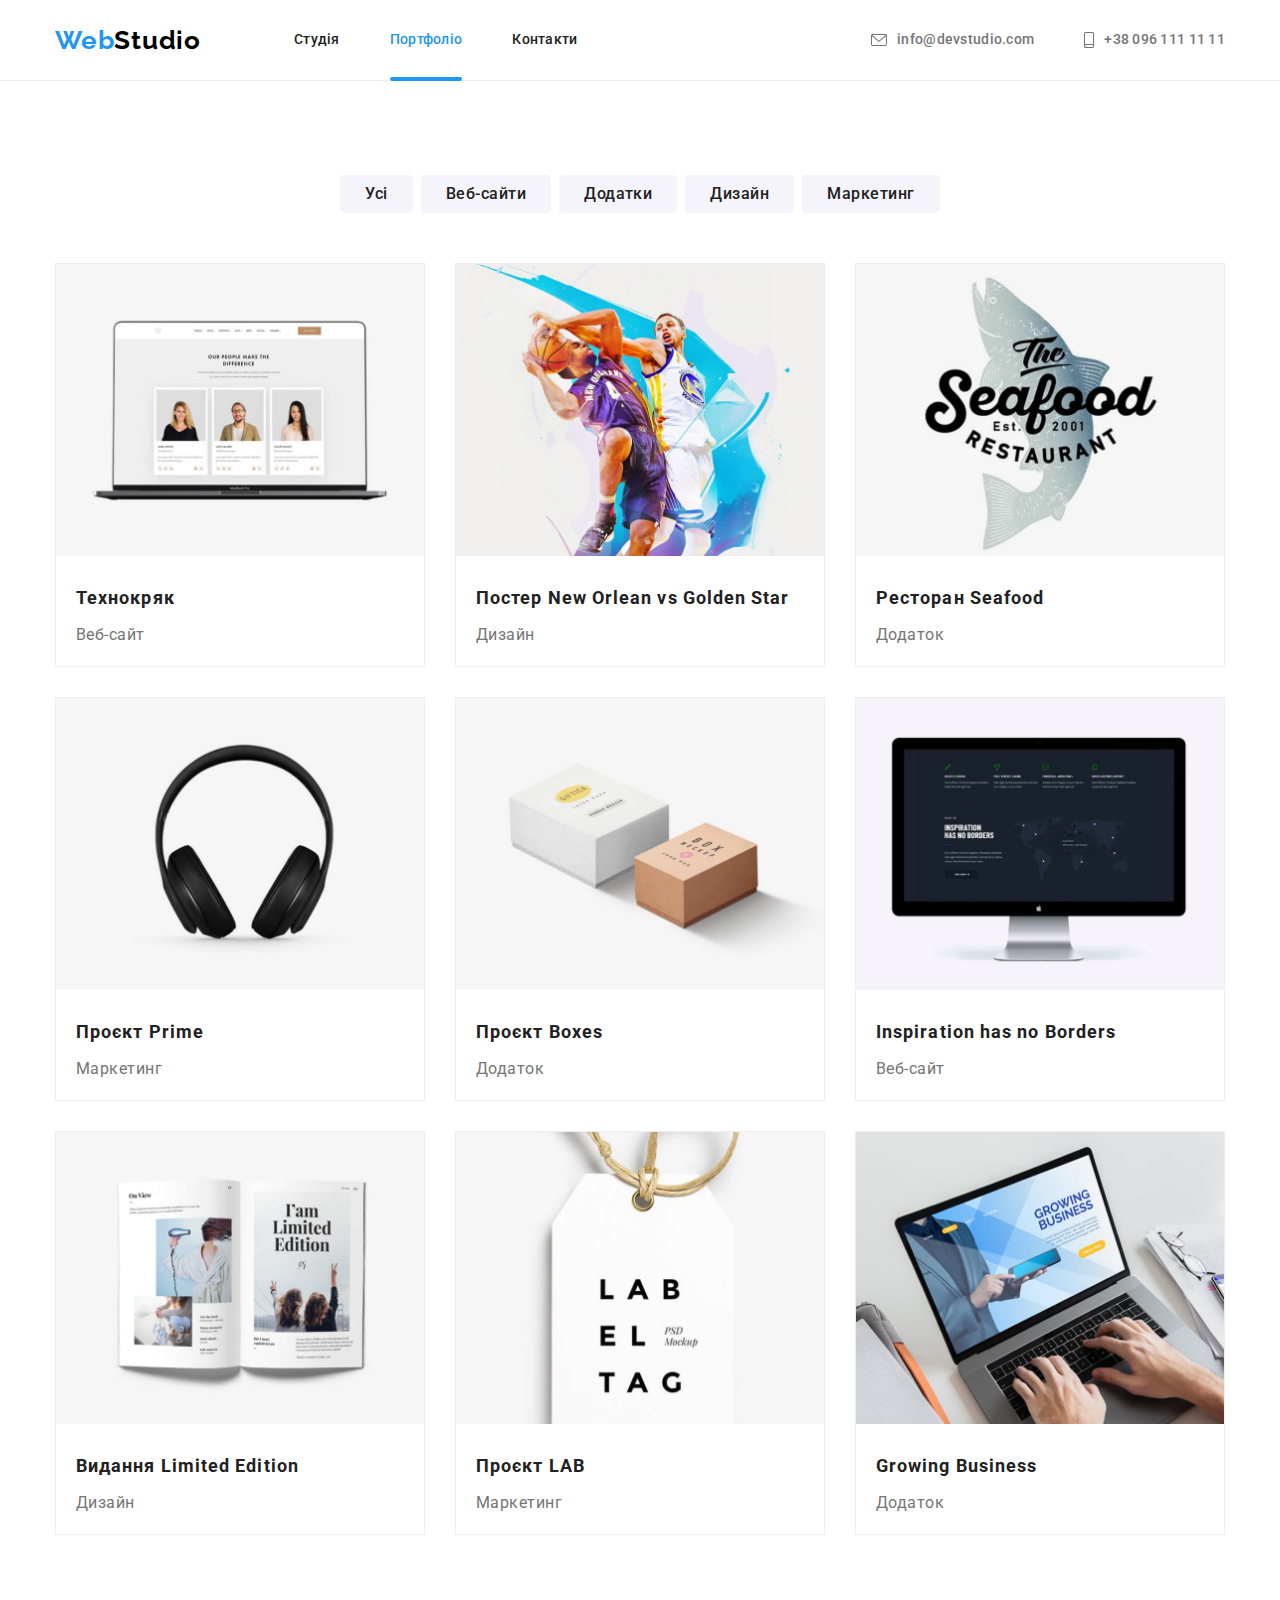
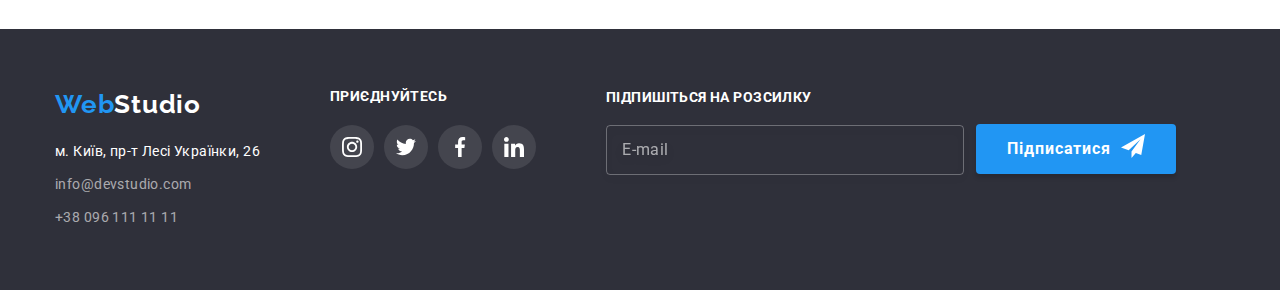
==== portfolio.html @ 728dbeee "update" ====
<!DOCTYPE html>
<html lang="uk">
<head>
    <meta charset="UTF-8">
    <meta http-equiv="X-UA-Compatible" content="IE=edge">
    <meta name="viewport" content="width=device-width, initial-scale=1.0">
    <title>Web Studio</title>
    <link rel="preconnect" href="https://fonts.googleapis.com">
    <link rel="preconnect" href="https://fonts.gstatic.com" crossorigin>
    <link href="https://fonts.googleapis.com/css2?family=Raleway:wght@700&family=Roboto:wght@400;500;700;900&display=swap" rel="stylesheet">
    <link rel="stylesheet" href="https://cdnjs.cloudflare.com/ajax/libs/modern-normalize/1.1.0/modern-normalize.min.css">
    <link rel="stylesheet" href="./css/main.min.css">
</head>
<body>
<!--Header-->
    <header class="header">
        <div class="header__main container">
            <a href="./index.html" class="logo" lang="en">Web<span class="logo__header">Studio</span></a>
            <nav class="nav">
                <ul class="nav__list list">
                    <li class="nav__item">
                        <a href="./index.html" class="nav__link">Студія</a>
                    </li>
                    <li class="nav__item">
                        <a href="#" class="nav__link nav__page">Портфоліо</a>
                    </li>
                    <li class="nav__item">
                        <a href="#" class="nav__link">Контакти</a>
                    </li>
                </ul>
            </nav>
            <ul class="contacts list">
                <li class="contacts__item">
                    <a href="mailto:info@devstudio.com" class="contacts__link">
                        <svg class="contacts__envelope">
                            <use href="./images/icons.svg#icon-envelope"></use>
                        </svg>
                        <p>info@devstudio.com</p>
                    </a>
                </li>
                <li class="contacts__item">
                    <a href="tel:+380961111111" class="contacts__link">
                        <svg class="contacts__smartphone">
                            <use href="./images/icons.svg#icon-smartphone"></use>
                        </svg>
                        <p>+38 096 111 11 11</p>
                    </a>
                </li>
            </ul>
        </div>
    </header>
<!--Portfolio-->
    <main>
        <section class="portfolio">
            <h1 class="visually-hidden">Портфоліо</h1>
            <ul class="portfolio__names list">
                <li class="portfolio__elment">
                    <button type="button" class="portfolio__btn">Усі</button>
                </li>
                <li class="portfolio__elment">
                    <button type="button" class="portfolio__btn">Веб-сайти</button>
                </li>
                <li class="portfolio__elment">
                    <button type="button" class="portfolio__btn">Додатки</button>
                </li>
                <li class="portfolio__elment">
                    <button type="button" class="portfolio__btn">Дизайн</button>
                </li>
                <li class="portfolio__elment">
                    <button type="button" class="portfolio__btn">Маркетинг</button>
                </li>
            </ul>
            <div class="container">
                <ul class="portfolio__list list">
                    <li class="portfolio__item">
                        <a href="#" class="portfolio__link">
                            <div class="portfolio__overlay">
                                <img class="portfolio__img" src="./images/portfolio/picture1.jpg" alt="website" width="100%" height="100%">
                                <p class="portfolio__overlay-text">Ресурс пропонує комплексні пропозиції з різним рівнем функціоналу та сервісів. Все це дозволить відвідувачу отримати
                                вичерпні відомості про компанію чи приватну особу.</p>
                            </div>
                            <div class="portfolio__item-text">
                                <h2 class="portfolio__title">Технокряк</h2>
                                <p class="portfolio__text">Веб-сайт</p>
                            </div>
                        </a>
                    </li>
                    <li class="portfolio__item">
                        <a href="#" class="portfolio__link">
                            <div class="portfolio__overlay">
                                <img class="portfolio__img" src="./images/portfolio/picture2.jpg" alt="basketball" width="100%" height="100%">
                                <p class="portfolio__overlay-text">Ресурс пропонує комплексні пропозиції з різним рівнем функціоналу та сервісів. Все це дозволить відвідувачу отримати
                                вичерпні відомості про компанію чи приватну особу.</p>
                            </div>
                            <div class="portfolio__item-text">
                                <h2 class="portfolio__title">Постер <span lang="en">New Orlean vs Golden Star</span></h2>
                                <p class="portfolio__text">Дизайн</p>
                            </div>
                        </a>
                    </li>
                    <li class="portfolio__item">
                        <a href="#" class="portfolio__link">
                            <div class="portfolio__overlay">
                                <img class="portfolio__img" src="./images/portfolio/picture3.jpg" alt="label" width="100%" height="100%">
                                <p class="portfolio__overlay-text">Ресурс пропонує комплексні пропозиції з різним рівнем функціоналу та сервісів. Все це дозволить відвідувачу отримати
                                вичерпні відомості про компанію чи приватну особу.</p>
                            </div>
                            <div class="portfolio__item-text">
                                <h2 class="portfolio__title">Ресторан <span>Seafood</span></h2>
                                <p class="portfolio__text">Додаток</p>
                            </div>
                        </a>
                    </li>
                    <li class="portfolio__item">
                        <a href="#" class="portfolio__link">
                            <div class="portfolio__overlay">
                                <img class="portfolio__img" src="./images/portfolio/picture4.jpg" alt="label" width="100%" height="100%">
                                <p class="portfolio__overlay-text">Ресурс пропонує комплексні пропозиції з різним рівнем функціоналу та сервісів. Все це дозволить відвідувачу отримати
                                вичерпні відомості про компанію чи приватну особу.</p>
                            </div>
                            <div class="portfolio__item-text">
                                <h2 class="portfolio__title">Проєкт <span lang="en">Prime</span></h2>
                                <p class="portfolio__text">Маркетинг</p>
                            </div>
                        </a>
                    </li>
                    <li class="portfolio__item">
                        <a href="#" class="portfolio__link">
                            <div class="portfolio__overlay">
                                <img class="portfolio__img" src="./images/portfolio/picture5.jpg" alt="label" width="100%" height="100%">
                                <p class="portfolio__overlay-text">Ресурс пропонує комплексні пропозиції з різним рівнем функціоналу та сервісів. Все це дозволить відвідувачу отримати
                                вичерпні відомості про компанію чи приватну особу.</p>
                            </div>
                            <div class="portfolio__item-text">
                                <h2 class="portfolio__title">Проєкт <span lang="en">Boxes</span></h2>
                                <p class="portfolio__text">Додаток</p>
                            </div>
                        </a>
                    </li>
                    <li class="portfolio__item">
                        <a href="#" class="portfolio__link">
                            <div class="portfolio__overlay">
                                <img class="portfolio__img" src="./images/portfolio/picture6.jpg" alt="label" width="100%" height="100%">
                                <p class="portfolio__overlay-text">Ресурс пропонує комплексні пропозиції з різним рівнем функціоналу та сервісів. Все це дозволить відвідувачу отримати
                                вичерпні відомості про компанію чи приватну особу.</p>
                            </div>
                            <div class="portfolio__item-text">
                                <h2 class="portfolio__title" lang="en">Inspiration has no Borders</h2>
                                <p class="portfolio__text">Веб-сайт</p>
                            </div>
                        </a>
                    </li>
                    <li class="portfolio__item">
                        <a href="#" class="portfolio__link">
                            <div class="portfolio__overlay">
                                <img class="portfolio__img" src="./images/portfolio/picture7.jpg" alt="label" width="100%" height="100%">
                                <p class="portfolio__overlay-text">Ресурс пропонує комплексні пропозиції з різним рівнем функціоналу та сервісів. Все це дозволить відвідувачу отримати
                                вичерпні відомості про компанію чи приватну особу.</p>
                            </div>
                            <div class="portfolio__item-text">
                                <h2 class="portfolio__title">Видання <span lang="en">Limited Edition</span></h2>
                                <p class="portfolio__text">Дизайн</p>
                            </div>
                        </a>
                    </li>
                    <li class="portfolio__item">
                        <a href="#" class="portfolio__link">
                            <div class="portfolio__overlay">
                                <img class="portfolio__img" src="./images/portfolio/picture8.jpg" alt="label" width="100%" height="100%">
                                <p class="portfolio__overlay-text">Ресурс пропонує комплексні пропозиції з різним рівнем функціоналу та сервісів. Все це дозволить відвідувачу отримати
                                вичерпні відомості про компанію чи приватну особу.</p>
                            </div>
                            <div class="portfolio__item-text">
                                <h2 class="portfolio__title">Проєкт <span lang="en">LAB</span></h2>
                                <p class="portfolio__text">Маркетинг</p>
                            </div>
                        </a>
                    </li>
                    <li class="portfolio__item">
                        <a href="#" class="portfolio__link">
                            <div class="portfolio__overlay">
                                <img class="portfolio__img" src="./images/portfolio/picture9.jpg" alt="label" width="100%" height="100%">
                                <p class="portfolio__overlay-text">Ресурс пропонує комплексні пропозиції з різним рівнем функціоналу та сервісів. Все це дозволить відвідувачу отримати
                                вичерпні відомості про компанію чи приватну особу.</p>
                            </div>
                            <div class="portfolio__item-text">
                                <h2 class="portfolio__title" lang="en">Growing Business</h2>
                                <p class="portfolio__text">Додаток</p>
                            </div>
                        </a>
                    </li>
                </ul>
            </div>
        </section>
    </main>
    <!--Footer-->
    <footer class="footer">
        <div class="footer__main container">
            <!--Address-->
            <div>
                <a href="./index.html" class="logo" lang="en">Web<span class="logo__footer">Studio</span></a>
                <address class="address">
                    <ul class="address__list list">
                        <li class="address__item">
                            <a href="https://goo.gl/maps/w5W1yfR7xaKUDnxX9" target="_blank" rel="noreferrer"
                                class="address__cont">м. Київ, пр-т Лесі Українки, 26</a>
                        </li>
                        <li class="address__item">
                            <a href="mailto:info@devstudio.com"
                                class="address__cont address__cont--color">info@devstudio.com</a>
                        </li>
                        <li class="address__item">
                            <a href="tel:+380961111111" class="address__cont address__cont--color">+38 096 111 11 11</a>
                        </li>
                    </ul>
                </address>
            </div>
            <!--Footer Networks-->
            <div>
                <h2 class="footer__title">приєднуйтесь</h2>
                <ul class="network list">
                    <li>
                        <a href="#" class="network__icon">
                            <svg class="network__svg" width="20" height="20">
                                <use href="./images/icons.svg#icon-instagram"></use>
                            </svg>
                        </a>
                    </li>
                    <li>
                        <a href="#" class="network__icon">
                            <svg class="network__svg" width="20" height="20">
                                <use href="./images/icons.svg#icon-twitter"></use>
                            </svg>
                        </a>
                    </li>
                    <li>
                        <a href="#" class="network__icon">
                            <svg class="network__svg" width="20" height="20">
                                <use href="./images/icons.svg#icon-facebook"></use>
                            </svg>
                        </a>
                    </li>
                    <li>
                        <a href="#" class="network__icon">
                            <svg class="network__svg" width="20" height="20">
                                <use href="./images/icons.svg#icon-linkedin"></use>
                            </svg>
                        </a>
                    </li>
                </ul>
            </div>
            <!--Footer Subscription-->
            <form class="subscription">
                <div class="subscription__mail">
                    <label for="mail">Підпишіться на розсилку</label>
                    <input class="subscription__input" type="email" name="mail" id="mail" placeholder="E-mail" />
                </div>
                <button type="submit" class="subscription__btn">
                    <p class="subscription__btn-text">Підписатися</p>
                    <svg class="subscription__icon" width="24" height="24">
                        <use href="./images/icons.svg#icon-subscription"></use>
                    </svg>
                </button>
            </form>
        </div>
    </footer>
</body>
</html>
---- css/main.min.css ----
body{font-family:"Roboto",sans-serif;color:#212121}button{cursor:pointer;font-family:inherit}h1,h2,h3,h4,h5,h6,p,ul,li{margin:0;padding:0}.container{max-width:1200px;margin:0 auto;padding:0 15px}.list{margin:0;padding:0;list-style:none}.visually-hidden{position:absolute;white-space:nowrap;width:1px;height:1px;overflow:hidden;border:0;padding:0;clip:rect(0 0 0 0);-webkit-clip-path:inset(50%);clip-path:inset(50%);margin:-1px}.section{padding-top:94px;padding-bottom:94px}.logo{padding:20px 0 20px 0;font-weight:700;font-size:26px;line-height:1.19;letter-spacing:.03em;text-decoration:none;font-family:"Raleway",sans-serif;color:#2196f3}.logo__header{color:#000}.logo__footer{color:#fff}.network{display:-webkit-inline-box;display:-ms-inline-flexbox;display:inline-flex;-ms-flex-wrap:wrap;flex-wrap:wrap;gap:10px}.network--team{margin-bottom:30px}.network__icon{-webkit-transition:background-color 250ms cubic-bezier(0.4, 0, 0.2, 1);transition:background-color 250ms cubic-bezier(0.4, 0, 0.2, 1);display:-webkit-box;display:-ms-flexbox;display:flex;-webkit-box-pack:center;-ms-flex-pack:center;justify-content:center;-webkit-box-align:center;-ms-flex-align:center;align-items:center;width:44px;height:44px;border-radius:50%;background-color:rgba(255,255,255,.1)}.network__icon:hover,.network__icon:focus{background-color:#2196f3}.network__icon--team{background-color:#fff}.network__icon--team:hover>.network__svg--team{fill:#fff}.network__svg{fill:#fff}.network__svg--team{-webkit-transition:fill 250ms cubic-bezier(0.4, 0, 0.2, 1);transition:fill 250ms cubic-bezier(0.4, 0, 0.2, 1);fill:#afb1b8}.header{background-color:#fff;border-bottom:1px solid #ececec}.header__main{display:-webkit-box;display:-ms-flexbox;display:flex;-webkit-box-align:center;-ms-flex-align:center;align-items:center}.nav{margin-left:93px}.nav__list{display:-webkit-box;display:-ms-flexbox;display:flex}.nav__item+.nav__item,.contacts__item+.contacts__item{margin-left:50px}.nav__link{-webkit-transition:color 250ms cubic-bezier(0.4, 0, 0.2, 1);transition:color 250ms cubic-bezier(0.4, 0, 0.2, 1);display:block;padding-top:32px;padding-bottom:32px;font-weight:500;font-size:14px;line-height:1.14;letter-spacing:.02em;text-decoration:none;color:#212121}.nav__link:hover,.nav__link:focus{color:#2196f3}.nav__page{position:relative;color:#2196f3}.nav__page::after{position:absolute;content:"";bottom:-1px;display:block;width:100%;height:4px;border-radius:2px;background-color:#2196f3}.contacts{display:-webkit-box;display:-ms-flexbox;display:flex;-webkit-box-align:center;-ms-flex-align:center;align-items:center;margin-left:auto}.contacts__link{-webkit-transition:fill 250ms,color 250ms cubic-bezier(0.4, 0, 0.2, 1);transition:fill 250ms,color 250ms cubic-bezier(0.4, 0, 0.2, 1);display:-webkit-box;display:-ms-flexbox;display:flex;-webkit-box-align:center;-ms-flex-align:center;align-items:center;padding-top:10px;padding-bottom:10px;font-weight:500;font-size:14px;line-height:1.14;letter-spacing:.02em;text-decoration:none;color:#757575;fill:#757575}.contacts__link:hover{color:#2196f3;fill:#2196f3}.contacts__envelope{width:16px;height:12px;margin-right:10px}.contacts__smartphone{width:10px;height:16px;margin-right:10px}.hero{max-width:1600px;margin:0 auto;padding-top:200px;padding-bottom:200px;text-align:center;background-size:cover;background-position:center;background-image:-webkit-gradient(linear, left top, left bottom, from(rgba(47, 48, 58, 0.4)), to(rgba(47, 48, 58, 0.4))),url("../images/studio/hero.jpg");background-image:linear-gradient(rgba(47, 48, 58, 0.4), rgba(47, 48, 58, 0.4)),url("../images/studio/hero.jpg")}.hero__title{margin:0 auto 30px;width:696px;height:120px;font-weight:900;font-size:44px;line-height:1.36;letter-spacing:.06em;text-transform:uppercase;color:#fff}.hero__btn{padding:10px 32px;-webkit-box-shadow:0px 4px 4px rgba(0,0,0,.15);box-shadow:0px 4px 4px rgba(0,0,0,.15);border-radius:4px;border:none;font-weight:700;font-size:16px;line-height:1.87;letter-spacing:.06em;background-color:#2196f3;color:#fff}.description{padding-bottom:0;background-color:#fff}.description__list{display:-webkit-box;display:-ms-flexbox;display:flex;gap:30px;-ms-flex-wrap:wrap;flex-wrap:wrap}.description__icon{display:-webkit-box;display:-ms-flexbox;display:flex;-webkit-box-pack:center;-ms-flex-pack:center;justify-content:center;-webkit-box-align:center;-ms-flex-align:center;align-items:center;width:270px;height:120px;margin-bottom:30px;border-radius:4px;background-color:#f5f4fa}.description__svg{width:70px;height:70px}.description__title{margin-bottom:10px;font-size:14px;line-height:1.14;letter-spacing:.03em;text-transform:uppercase}.description__text{width:270px;font-size:14px;line-height:1.71;letter-spacing:.03em;color:#757575}.occupation{background-color:#fff}.occupation__title{margin-bottom:50px;font-size:36px;line-height:1.17;text-align:center;letter-spacing:.03em}.occupation__list{display:-webkit-box;display:-ms-flexbox;display:flex;gap:30px;-ms-flex-wrap:wrap;flex-wrap:wrap}.occupation__item{position:relative}.occupation__img{display:block}.occupation__lining{position:absolute;bottom:0;width:370px;height:70px;background-color:rgba(47,48,58,.8)}.occupation__name{padding-top:27px;padding-bottom:27px;font-size:14px;line-height:1.14;text-align:center;letter-spacing:.03em;text-transform:uppercase;color:#fff}.team{text-align:center;background-color:#f5f4fa}.team__title{margin-bottom:50px;font-size:36px;line-height:1.17;letter-spacing:.03em}.team__list{display:-webkit-box;display:-ms-flexbox;display:flex;gap:30px;-ms-flex-wrap:wrap;flex-wrap:wrap}.team__item{background:#fff;-webkit-box-shadow:0px 1px 3px rgba(0,0,0,.12),0px 1px 1px rgba(0,0,0,.14),0px 2px 1px rgba(0,0,0,.2);box-shadow:0px 1px 3px rgba(0,0,0,.12),0px 1px 1px rgba(0,0,0,.14),0px 2px 1px rgba(0,0,0,.2);border-radius:0px 0px 4px 4px}.team__name{margin:30px 0 10px 0;font-weight:500;font-size:16px;line-height:1.19;letter-spacing:.03em}.team__text{margin-bottom:16px;font-size:16px;line-height:1.19;letter-spacing:.03em;color:#757575}.clients__title{margin-bottom:50px;font-size:36px;line-height:1.16;letter-spacing:.03em;text-align:center}.clients__list{display:-webkit-box;display:-ms-flexbox;display:flex;-webkit-box-pack:center;-ms-flex-pack:center;justify-content:center;-ms-flex-wrap:wrap;flex-wrap:wrap;gap:30px}.clients__icon{-webkit-transition:border-color 250ms,color 250ms cubic-bezier(0.4, 0, 0.2, 1);transition:border-color 250ms,color 250ms cubic-bezier(0.4, 0, 0.2, 1);display:block;width:170px;height:92px;border:1px solid #afb1b8;border-radius:4px;color:#afb1b8}.clients__icon:hover,.clients__icon:focus{border-color:#2196f3;color:#2196f3}.clients__svg{margin:16px 32px;width:106px;height:60px;fill:currentColor}.portfolio{padding-top:94px;padding-bottom:94px;background-color:#fff}.portfolio__names{display:-webkit-box;display:-ms-flexbox;display:flex;-webkit-box-pack:center;-ms-flex-pack:center;justify-content:center;margin-bottom:50px}.portfolio__elment+.portfolio__elment{margin-left:8px}.portfolio__btn{-webkit-transition:background-color 250ms,color 250ms,border-radius 250ms cubic-bezier(0.4, 0, 0.2, 1),-webkit-box-shadow 250ms;transition:background-color 250ms,color 250ms,border-radius 250ms cubic-bezier(0.4, 0, 0.2, 1),-webkit-box-shadow 250ms;transition:background-color 250ms,color 250ms,box-shadow 250ms,border-radius 250ms cubic-bezier(0.4, 0, 0.2, 1);transition:background-color 250ms,color 250ms,box-shadow 250ms,border-radius 250ms cubic-bezier(0.4, 0, 0.2, 1),-webkit-box-shadow 250ms;padding:6px 25px;border:none;border-radius:4px;font-weight:500;font-size:16px;line-height:1.62;text-align:center;letter-spacing:.03em;background-color:#f5f4fa;color:#212121}.portfolio__btn:hover,.portfolio__btn:focus{background-color:#2196f3;color:#fff;-webkit-box-shadow:0px 3px 1px rgba(0,0,0,.1),0px 1px 2px rgba(0,0,0,.08),0px 2px 2px rgba(0,0,0,.12);box-shadow:0px 3px 1px rgba(0,0,0,.1),0px 1px 2px rgba(0,0,0,.08),0px 2px 2px rgba(0,0,0,.12);border-radius:4px}.portfolio__list{display:-webkit-box;display:-ms-flexbox;display:flex;-ms-flex-wrap:wrap;flex-wrap:wrap}.portfolio__item{-webkit-transition:border 250ms,-webkit-box-shadow 250ms cubic-bezier(0.4, 0, 0.2, 1);transition:border 250ms,-webkit-box-shadow 250ms cubic-bezier(0.4, 0, 0.2, 1);transition:border 250ms,box-shadow 250ms cubic-bezier(0.4, 0, 0.2, 1);transition:border 250ms,box-shadow 250ms cubic-bezier(0.4, 0, 0.2, 1),-webkit-box-shadow 250ms cubic-bezier(0.4, 0, 0.2, 1);width:370px;height:404px;margin-right:30px;margin-bottom:30px;border:1px solid #eee}.portfolio__item:hover,.portfolio__item:focus{border:1px solid #fff;-webkit-box-shadow:0px 1px 1px rgba(0,0,0,.12),0px 4px 4px rgba(0,0,0,.06),1px 4px 6px rgba(0,0,0,.16);box-shadow:0px 1px 1px rgba(0,0,0,.12),0px 4px 4px rgba(0,0,0,.06),1px 4px 6px rgba(0,0,0,.16)}.portfolio__item:nth-child(3n){margin-right:0}.portfolio__item:nth-last-child(-n+3){margin-bottom:0}.portfolio__link{text-decoration:none}.portfolio__img{display:block}.portfolio__overlay{position:relative;overflow:hidden}.portfolio__item:hover .portfolio__overlay-text{-webkit-transform:translateY(0);transform:translateY(0)}.portfolio__overlay-text{-webkit-transition:-webkit-transform 250ms cubic-bezier(0.4, 0, 0.2, 1);transition:-webkit-transform 250ms cubic-bezier(0.4, 0, 0.2, 1);transition:transform 250ms cubic-bezier(0.4, 0, 0.2, 1);transition:transform 250ms cubic-bezier(0.4, 0, 0.2, 1), -webkit-transform 250ms cubic-bezier(0.4, 0, 0.2, 1);position:absolute;-webkit-transform:translateY(100%);transform:translateY(100%);top:0;width:100%;height:100%;padding:63px 24px;font-size:18px;line-height:1.55;letter-spacing:.03em;background-color:rgba(33,150,243,.9);color:#fff}.portfolio__item-text{padding:24px 20px}.portfolio__title{margin-bottom:4px;font-size:18px;line-height:2;letter-spacing:.06em;color:#212121}.portfolio__text{font-size:16px;line-height:1.87;letter-spacing:.03em;color:#757575}.footer{background-color:#2f303a}.footer__main{display:-webkit-box;display:-ms-flexbox;display:flex;-ms-flex-wrap:wrap;flex-wrap:wrap;gap:70px;padding-top:60px}.address{margin-top:20px;padding-bottom:60px;font-style:normal}.address__item{margin-bottom:9px;display:block}.address__item:last-child{margin-bottom:0}.address__cont{-webkit-transition:color 250ms cubic-bezier(0.4, 0, 0.2, 1);transition:color 250ms cubic-bezier(0.4, 0, 0.2, 1);font-weight:400;font-size:14px;line-height:1.71;letter-spacing:.03em;text-decoration:none;color:#fff}.address__cont:hover,.address__cont:focus{color:#fff}.address__cont--color{color:rgba(255,255,255,.6)}.footer__title{margin-bottom:20px;font-size:14px;line-height:1.14;letter-spacing:.03em;text-transform:uppercase;color:#fff}.subscription{display:-webkit-box;display:-ms-flexbox;display:flex;-ms-flex-wrap:wrap;flex-wrap:wrap;gap:12px;color:#fff}.subscription__mail{display:-webkit-box;display:-ms-flexbox;display:flex;-webkit-box-orient:vertical;-webkit-box-direction:normal;-ms-flex-direction:column;flex-direction:column;font-weight:700;font-size:14px;line-height:1.1428571429;letter-spacing:.03em;text-transform:uppercase}.subscription__mail label{display:contents;cursor:pointer}.subscription__input{width:358px;height:50px;margin-top:20px;padding:16px 15px;border:1px solid rgba(255,255,255,.3);-webkit-filter:drop-shadow(0px 4px 4px rgba(0, 0, 0, 0.15));filter:drop-shadow(0px 4px 4px rgba(0, 0, 0, 0.15));border-radius:4px;background-color:rgba(0,0,0,0)}.subscription__input:focus{font-weight:400;font-size:16px;line-height:1.25;letter-spacing:.03em;color:#fff;background-color:rgba(0,0,0,0)}.subscription__input::-webkit-input-placeholder{font-weight:400;font-size:16px;line-height:1.25;letter-spacing:.03em;color:rgba(255,255,255,.6)}.subscription__input::-moz-placeholder{font-weight:400;font-size:16px;line-height:1.25;letter-spacing:.03em;color:rgba(255,255,255,.6)}.subscription__input:-ms-input-placeholder{font-weight:400;font-size:16px;line-height:1.25;letter-spacing:.03em;color:rgba(255,255,255,.6)}.subscription__input::-ms-input-placeholder{font-weight:400;font-size:16px;line-height:1.25;letter-spacing:.03em;color:rgba(255,255,255,.6)}.subscription__input::placeholder{font-weight:400;font-size:16px;line-height:1.25;letter-spacing:.03em;color:rgba(255,255,255,.6)}.subscription__btn{-webkit-transform:translateY(35px);transform:translateY(35px);display:-webkit-box;display:-ms-flexbox;display:flex;text-align:center;-webkit-box-pack:center;-ms-flex-pack:center;justify-content:center;width:200px;height:50px;padding:10px 28px;-webkit-box-shadow:0px 4px 4px rgba(0,0,0,.15);box-shadow:0px 4px 4px rgba(0,0,0,.15);border-radius:4px;border:none;font-weight:700;font-size:16px;line-height:1.87;letter-spacing:.06em;background-color:#2196f3;color:#fff}.subscription__icon{margin-left:10px;fill:#fff}.backdrop{position:fixed;top:0;left:0;-webkit-transition:opacity 250ms cubic-bezier(0.4, 0, 0.2, 1);transition:opacity 250ms cubic-bezier(0.4, 0, 0.2, 1);width:100%;height:100%;background-color:rgba(0,0,0,.2);opacity:1}.backdrop.is-hidden{opacity:0;pointer-events:none}.backdrop.is-hidden .modal{-webkit-transform:translate(-50%, -50%) scale(1.1);transform:translate(-50%, -50%) scale(1.1)}.modal{position:absolute;top:50%;left:50%;-webkit-transform:translate(-50%, -50%) scale(1);transform:translate(-50%, -50%) scale(1);-webkit-transition:-webkit-transform 250ms cubic-bezier(0.4, 0, 0.2, 1);transition:-webkit-transform 250ms cubic-bezier(0.4, 0, 0.2, 1);transition:transform 250ms cubic-bezier(0.4, 0, 0.2, 1);transition:transform 250ms cubic-bezier(0.4, 0, 0.2, 1), -webkit-transform 250ms cubic-bezier(0.4, 0, 0.2, 1);min-width:528px;min-height:581px;-webkit-box-shadow:0px 1px 3px rgba(0,0,0,.12),0px 1px 1px rgba(0,0,0,.14),0px 2px 1px rgba(0,0,0,.2);box-shadow:0px 1px 3px rgba(0,0,0,.12),0px 1px 1px rgba(0,0,0,.14),0px 2px 1px rgba(0,0,0,.2);border-radius:4px;background-color:#fff}.modal__hidden-btn{position:absolute;top:8px;right:8px;display:-webkit-box;display:-ms-flexbox;display:flex;-webkit-box-align:center;-ms-flex-align:center;align-items:center;height:30px;border-radius:50%;background:#fff;border:1px solid rgba(0,0,0,.1)}.modal__btn-icon{width:18px;height:18px;-webkit-transition:fill 250ms cubic-bezier(0.4, 0, 0.2, 1);transition:fill 250ms cubic-bezier(0.4, 0, 0.2, 1)}.modal__btn-icon:hover,.modal__btn-icon:focus{fill:#2196f3}.modal__group{padding:40px;text-align:center}.modal__title{margin-bottom:12px;font-size:20px;line-height:1.15;letter-spacing:.03em}.modal__item{margin-bottom:10px}.modal__field{position:relative;display:-webkit-box;display:-ms-flexbox;display:flex;-webkit-box-orient:vertical;-webkit-box-direction:normal;-ms-flex-direction:column;flex-direction:column;font-size:12px;line-height:1.1666666667;letter-spacing:.01em;text-align:left;color:#757575}.modal__field>input{margin-top:4px;padding:12px 42px;border:1px solid rgba(33,33,33,.2);border-radius:4px}.modal__field>input:focus-within,.modal__field>input:focus-visible{border:1px solid #2196f3;outline-style:none}.modal__field>svg{position:absolute;left:12px;bottom:11px}.modal__field>input:focus-within+svg{fill:#2196f3}.modal__textarea{margin-bottom:20px;text-align:left}.modal__textarea-label{display:-webkit-box;display:-ms-flexbox;display:flex;-webkit-box-orient:vertical;-webkit-box-direction:normal;-ms-flex-direction:column;flex-direction:column;font-size:12px;line-height:1.1666666667;letter-spacing:.01em;color:#757575}.modal__textarea-label>textarea{margin-top:4px;padding:12px 16px;resize:none;border:1px solid rgba(33,33,33,.2);border-radius:4px}.modal__textarea-label>textarea::-webkit-input-placeholder{font-size:12px;line-height:1.1666666667;letter-spacing:.01em;color:rgba(117,117,117,.5)}.modal__textarea-label>textarea::-moz-placeholder{font-size:12px;line-height:1.1666666667;letter-spacing:.01em;color:rgba(117,117,117,.5)}.modal__textarea-label>textarea:-ms-input-placeholder{font-size:12px;line-height:1.1666666667;letter-spacing:.01em;color:rgba(117,117,117,.5)}.modal__textarea-label>textarea::-ms-input-placeholder{font-size:12px;line-height:1.1666666667;letter-spacing:.01em;color:rgba(117,117,117,.5)}.modal__textarea-label>textarea::placeholder{font-size:12px;line-height:1.1666666667;letter-spacing:.01em;color:rgba(117,117,117,.5)}.modal__textarea-label:focus-within>textarea,.modal__textarea-label:focus-visible>textarea{border:1px solid #2196f3;outline-style:none}.modal__checkbox{margin-bottom:30px}.modal__checkbox label{font-size:14px;line-height:1.7142857143;letter-spacing:.03em;color:#757575}.modal__checkbox svg{position:relative;bottom:-3px;margin-right:7px;border:2px solid #212121;border-radius:3px;fill:rgba(0,0,0,0)}.modal__checkbox>label>input:checked+svg{background-color:#2196f3;border-color:#2196f3;fill:#fff}.modal__checkbox a{text-underline-offset:3px;color:#2196f3}.modal__btn{padding:10px 52px;-webkit-box-shadow:0px 4px 4px rgba(0,0,0,.15);box-shadow:0px 4px 4px rgba(0,0,0,.15);border-radius:4px;border:none;font-weight:700;font-size:16px;line-height:1.87;letter-spacing:.06em;background-color:#2196f3;color:#fff}/*# sourceMappingURL=main.min.css.map */
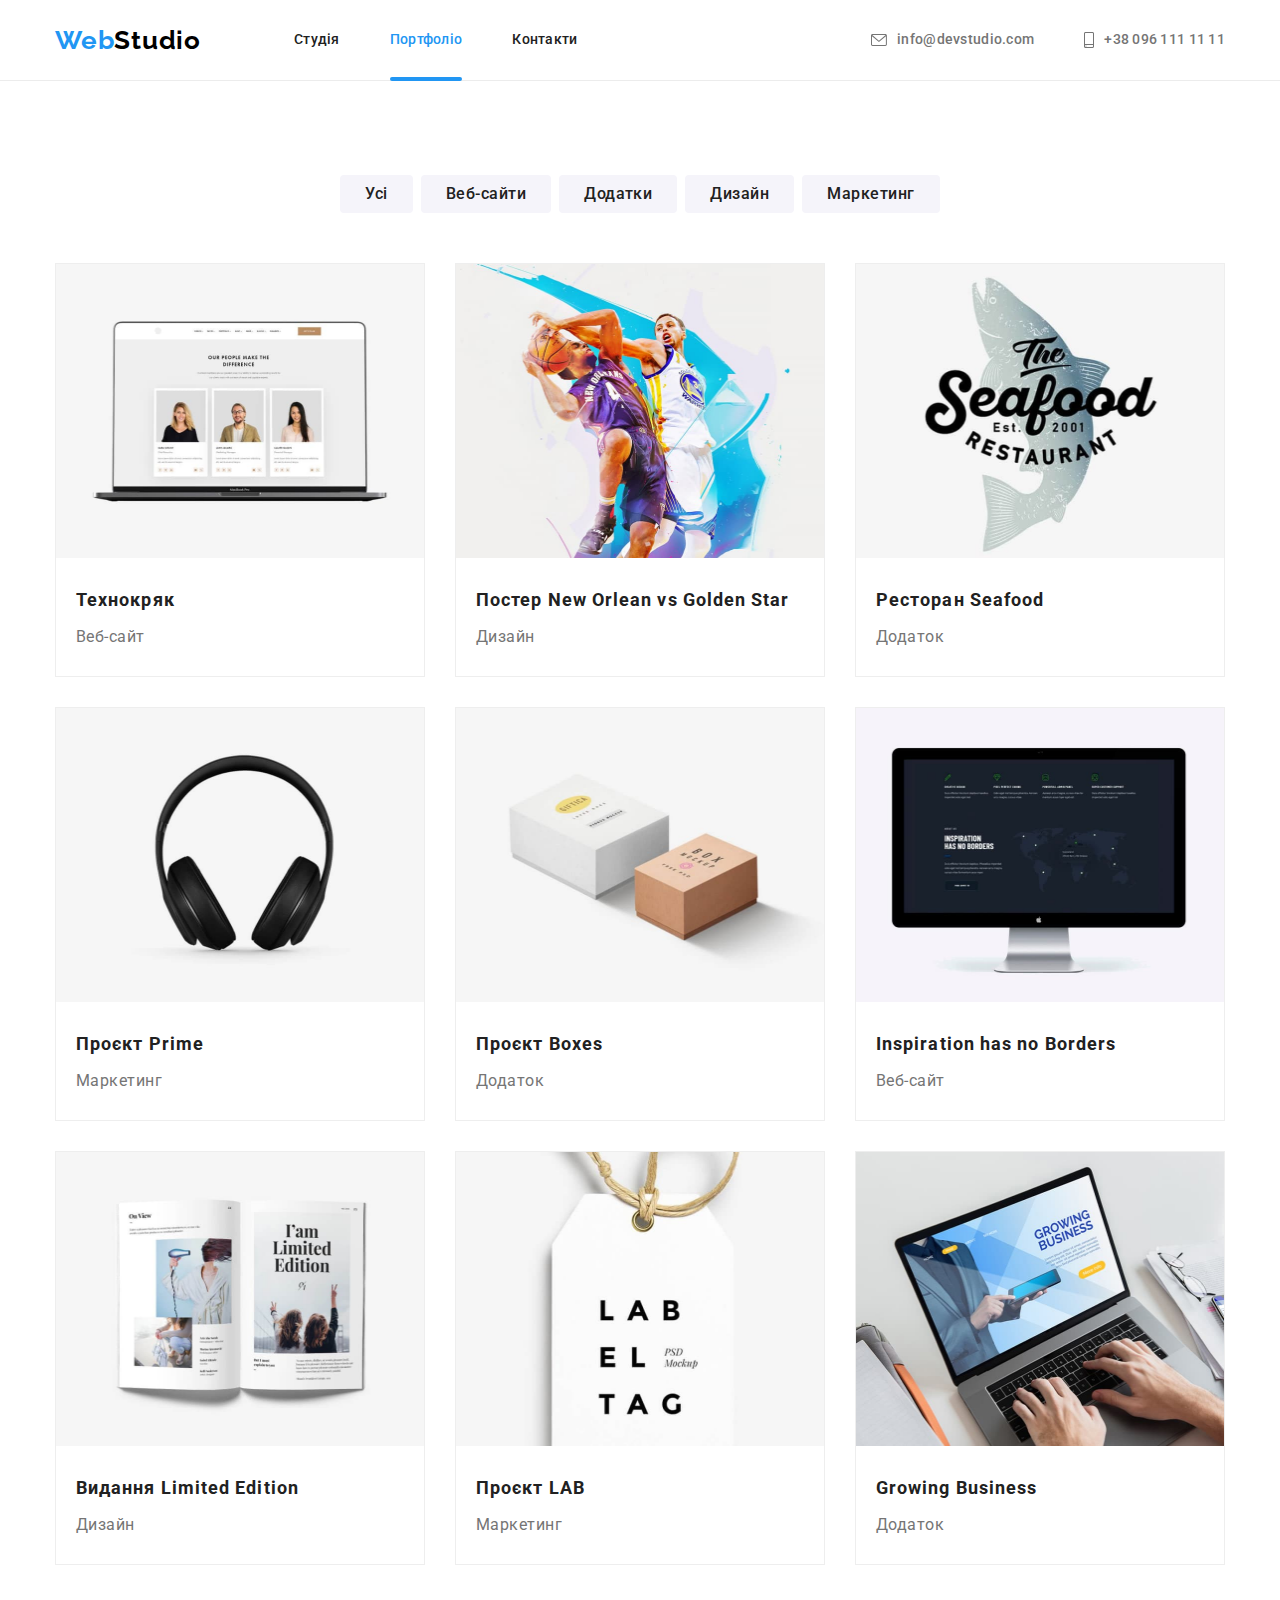
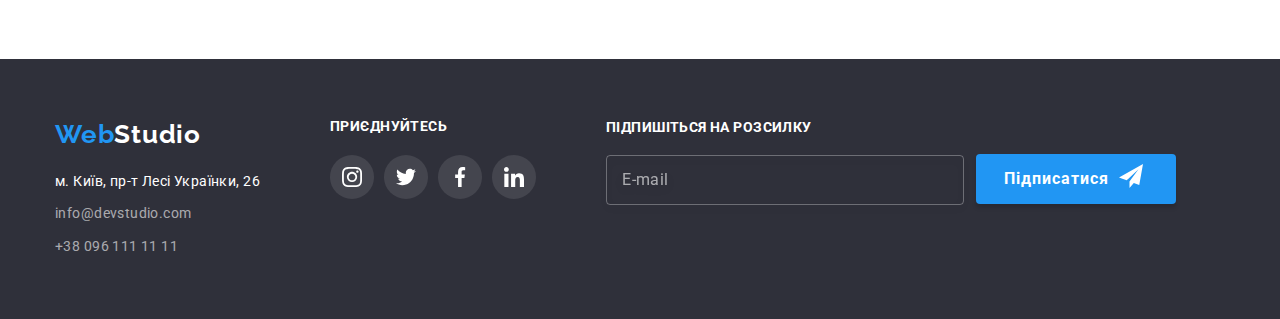
==== commit 661e6bc4: "update" ====
--- a/portfolio.html
+++ b/portfolio.html
@@ -16,37 +16,65 @@
     <header class="header">
         <div class="header__main container">
             <a href="./index.html" class="logo" lang="en">Web<span class="logo__header">Studio</span></a>
-            <nav class="nav">
-                <ul class="nav__list list">
-                    <li class="nav__item">
-                        <a href="./index.html" class="nav__link">Студія</a>
-                    </li>
-                    <li class="nav__item">
-                        <a href="#" class="nav__link nav__page">Портфоліо</a>
-                    </li>
-                    <li class="nav__item">
-                        <a href="#" class="nav__link">Контакти</a>
-                    </li>
-                </ul>
-            </nav>
-            <ul class="contacts list">
-                <li class="contacts__item">
-                    <a href="mailto:info@devstudio.com" class="contacts__link">
-                        <svg class="contacts__envelope">
-                            <use href="./images/icons.svg#icon-envelope"></use>
-                        </svg>
-                        <p>info@devstudio.com</p>
-                    </a>
-                </li>
-                <li class="contacts__item">
-                    <a href="tel:+380961111111" class="contacts__link">
-                        <svg class="contacts__smartphone">
-                            <use href="./images/icons.svg#icon-smartphone"></use>
-                        </svg>
-                        <p>+38 096 111 11 11</p>
-                    </a>
-                </li>
-            </ul>
+            <button type="button" class="button" data-menu-open>
+                <svg width="40" height="40">
+                    <use class="button__menu" href="./images/icons.svg#icon-menu"></use>
+                </svg>
+            </button>
+            <div class="menu is-open" id="menu" data-menu>
+                <button type="button" class="button button--close" data-menu-close>
+                    <svg width="40" height="40" aria-label="mobile menu switch">
+                        <use class="button__close" href="./images/icons.svg#icon-close"></use>
+                    </svg>
+                </button>
+                <nav class="nav">
+                    <ul class="nav__list list">
+                        <li class="nav__item">
+                            <a href="./index.html" class="nav__link">Студія</a>
+                        </li>
+                        <li class="nav__item">
+                            <a href="#" class="nav__link nav__page">Портфоліо</a>
+                        </li>
+                        <li class="nav__item">
+                            <a href="#" class="nav__link">Контакти</a>
+                        </li>
+                    </ul>
+                </nav>
+                <div class="mobile">
+                    <ul class="contacts list">
+                        <li class="contacts__item contacts__item--mail">
+                            <a href="mailto:info@devstudio.com" class="contacts__link contacts__link--mail">
+                                <svg class="contacts__envelope">
+                                    <use href="./images/icons.svg#icon-envelope"></use>
+                                </svg>
+                                <span>info@devstudio.com</span>
+                            </a>
+                        </li>
+                        <li class="contacts__item contacts__item--phone">
+                            <a href="tel:+380961111111" class="contacts__link contacts__link--phone">
+                                <svg class="contacts__smartphone">
+                                    <use href="./images/icons.svg#icon-smartphone"></use>
+                                </svg>
+                                <span>+38 096 111 11 11</span>
+                            </a>
+                        </li>
+                    </ul>
+                    <ul class="social list">
+                        <li>
+                            <a href="#" class="social__network">Instagram</a>
+                        </li>
+                        <li>
+                            <a href="#" class="social__network social__network--after">Twitter</a>
+                        </li>
+                        <li>
+                            <a href="#" class="social__network social__network--after">Facebook</a>
+                        </li>
+                        <li>
+                            <a href="#" class="social__network social__network--after">LinkedIn</a>
+                        </li>
+                    </ul>
+                </div>
+            </div>
         </div>
     </header>
 <!--Portfolio-->
@@ -70,12 +98,13 @@
                     <button type="button" class="portfolio__btn">Маркетинг</button>
                 </li>
             </ul>
+<!--Portfolio card-->
             <div class="container">
                 <ul class="portfolio__list list">
                     <li class="portfolio__item">
                         <a href="#" class="portfolio__link">
                             <div class="portfolio__overlay">
-                                <img class="portfolio__img" src="./images/portfolio/picture1.jpg" alt="website" width="100%" height="100%">
+                                <img class="portfolio__img" src="./images/portfolio/picture1.jpg" alt="website">
                                 <p class="portfolio__overlay-text">Ресурс пропонує комплексні пропозиції з різним рівнем функціоналу та сервісів. Все це дозволить відвідувачу отримати
                                 вичерпні відомості про компанію чи приватну особу.</p>
                             </div>
@@ -88,7 +117,7 @@
                     <li class="portfolio__item">
                         <a href="#" class="portfolio__link">
                             <div class="portfolio__overlay">
-                                <img class="portfolio__img" src="./images/portfolio/picture2.jpg" alt="basketball" width="100%" height="100%">
+                                <img class="portfolio__img" src="./images/portfolio/picture2.jpg" alt="basketball">
                                 <p class="portfolio__overlay-text">Ресурс пропонує комплексні пропозиції з різним рівнем функціоналу та сервісів. Все це дозволить відвідувачу отримати
                                 вичерпні відомості про компанію чи приватну особу.</p>
                             </div>
@@ -101,7 +130,7 @@
                     <li class="portfolio__item">
                         <a href="#" class="portfolio__link">
                             <div class="portfolio__overlay">
-                                <img class="portfolio__img" src="./images/portfolio/picture3.jpg" alt="label" width="100%" height="100%">
+                                <img class="portfolio__img" src="./images/portfolio/picture3.jpg" alt="label">
                                 <p class="portfolio__overlay-text">Ресурс пропонує комплексні пропозиції з різним рівнем функціоналу та сервісів. Все це дозволить відвідувачу отримати
                                 вичерпні відомості про компанію чи приватну особу.</p>
                             </div>
@@ -114,7 +143,7 @@
                     <li class="portfolio__item">
                         <a href="#" class="portfolio__link">
                             <div class="portfolio__overlay">
-                                <img class="portfolio__img" src="./images/portfolio/picture4.jpg" alt="label" width="100%" height="100%">
+                                <img class="portfolio__img" src="./images/portfolio/picture4.jpg" alt="label">
                                 <p class="portfolio__overlay-text">Ресурс пропонує комплексні пропозиції з різним рівнем функціоналу та сервісів. Все це дозволить відвідувачу отримати
                                 вичерпні відомості про компанію чи приватну особу.</p>
                             </div>
@@ -127,7 +156,7 @@
                     <li class="portfolio__item">
                         <a href="#" class="portfolio__link">
                             <div class="portfolio__overlay">
-                                <img class="portfolio__img" src="./images/portfolio/picture5.jpg" alt="label" width="100%" height="100%">
+                                <img class="portfolio__img" src="./images/portfolio/picture5.jpg" alt="label">
                                 <p class="portfolio__overlay-text">Ресурс пропонує комплексні пропозиції з різним рівнем функціоналу та сервісів. Все це дозволить відвідувачу отримати
                                 вичерпні відомості про компанію чи приватну особу.</p>
                             </div>
@@ -140,7 +169,7 @@
                     <li class="portfolio__item">
                         <a href="#" class="portfolio__link">
                             <div class="portfolio__overlay">
-                                <img class="portfolio__img" src="./images/portfolio/picture6.jpg" alt="label" width="100%" height="100%">
+                                <img class="portfolio__img" src="./images/portfolio/picture6.jpg" alt="label">
                                 <p class="portfolio__overlay-text">Ресурс пропонує комплексні пропозиції з різним рівнем функціоналу та сервісів. Все це дозволить відвідувачу отримати
                                 вичерпні відомості про компанію чи приватну особу.</p>
                             </div>
@@ -153,7 +182,7 @@
                     <li class="portfolio__item">
                         <a href="#" class="portfolio__link">
                             <div class="portfolio__overlay">
-                                <img class="portfolio__img" src="./images/portfolio/picture7.jpg" alt="label" width="100%" height="100%">
+                                <img class="portfolio__img" src="./images/portfolio/picture7.jpg" alt="label">
                                 <p class="portfolio__overlay-text">Ресурс пропонує комплексні пропозиції з різним рівнем функціоналу та сервісів. Все це дозволить відвідувачу отримати
                                 вичерпні відомості про компанію чи приватну особу.</p>
                             </div>
@@ -166,7 +195,7 @@
                     <li class="portfolio__item">
                         <a href="#" class="portfolio__link">
                             <div class="portfolio__overlay">
-                                <img class="portfolio__img" src="./images/portfolio/picture8.jpg" alt="label" width="100%" height="100%">
+                                <img class="portfolio__img" src="./images/portfolio/picture8.jpg" alt="label">
                                 <p class="portfolio__overlay-text">Ресурс пропонує комплексні пропозиції з різним рівнем функціоналу та сервісів. Все це дозволить відвідувачу отримати
                                 вичерпні відомості про компанію чи приватну особу.</p>
                             </div>
@@ -179,7 +208,7 @@
                     <li class="portfolio__item">
                         <a href="#" class="portfolio__link">
                             <div class="portfolio__overlay">
-                                <img class="portfolio__img" src="./images/portfolio/picture9.jpg" alt="label" width="100%" height="100%">
+                                <img class="portfolio__img" src="./images/portfolio/picture9.jpg" alt="label">
                                 <p class="portfolio__overlay-text">Ресурс пропонує комплексні пропозиції з різним рівнем функціоналу та сервісів. Все це дозволить відвідувачу отримати
                                 вичерпні відомості про компанію чи приватну особу.</p>
                             </div>
@@ -196,58 +225,60 @@
     <!--Footer-->
     <footer class="footer">
         <div class="footer__main container">
-            <!--Address-->
-            <div>
-                <a href="./index.html" class="logo" lang="en">Web<span class="logo__footer">Studio</span></a>
-                <address class="address">
-                    <ul class="address__list list">
-                        <li class="address__item">
-                            <a href="https://goo.gl/maps/w5W1yfR7xaKUDnxX9" target="_blank" rel="noreferrer"
-                                class="address__cont">м. Київ, пр-т Лесі Українки, 26</a>
-                        </li>
-                        <li class="address__item">
-                            <a href="mailto:info@devstudio.com"
-                                class="address__cont address__cont--color">info@devstudio.com</a>
-                        </li>
-                        <li class="address__item">
-                            <a href="tel:+380961111111" class="address__cont address__cont--color">+38 096 111 11 11</a>
+            <div class="footer__list">
+                <!--Address-->
+                <div class="footer__address">
+                    <a href="./index.html" class="logo" lang="en">Web<span class="logo__footer">Studio</span></a>
+                    <address class="address">
+                        <ul class="address__list list">
+                            <li class="address__item">
+                                <a href="https://goo.gl/maps/w5W1yfR7xaKUDnxX9" target="_blank" rel="noreferrer"
+                                    class="address__cont">м. Київ, пр-т Лесі Українки, 26</a>
+                            </li>
+                            <li class="address__item">
+                                <a href="mailto:info@devstudio.com"
+                                    class="address__cont address__cont--color">info@devstudio.com</a>
+                            </li>
+                            <li class="address__item">
+                                <a href="tel:+380961111111" class="address__cont address__cont--color">+38 096 111 11 11</a>
+                            </li>
+                        </ul>
+                    </address>
+                </div>
+                <!--Footer Networks-->
+                <div>
+                    <h2 class="footer__title">приєднуйтесь</h2>
+                    <ul class="network list">
+                        <li>
+                            <a href="#" class="network__icon">
+                                <svg class="network__svg" width="20" height="20">
+                                    <use href="./images/icons.svg#icon-instagram"></use>
+                                </svg>
+                            </a>
+                        </li>
+                        <li>
+                            <a href="#" class="network__icon">
+                                <svg class="network__svg" width="20" height="20">
+                                    <use href="./images/icons.svg#icon-twitter"></use>
+                                </svg>
+                            </a>
+                        </li>
+                        <li>
+                            <a href="#" class="network__icon">
+                                <svg class="network__svg" width="20" height="20">
+                                    <use href="./images/icons.svg#icon-facebook"></use>
+                                </svg>
+                            </a>
+                        </li>
+                        <li>
+                            <a href="#" class="network__icon">
+                                <svg class="network__svg" width="20" height="20">
+                                    <use href="./images/icons.svg#icon-linkedin"></use>
+                                </svg>
+                            </a>
                         </li>
                     </ul>
-                </address>
-            </div>
-            <!--Footer Networks-->
-            <div>
-                <h2 class="footer__title">приєднуйтесь</h2>
-                <ul class="network list">
-                    <li>
-                        <a href="#" class="network__icon">
-                            <svg class="network__svg" width="20" height="20">
-                                <use href="./images/icons.svg#icon-instagram"></use>
-                            </svg>
-                        </a>
-                    </li>
-                    <li>
-                        <a href="#" class="network__icon">
-                            <svg class="network__svg" width="20" height="20">
-                                <use href="./images/icons.svg#icon-twitter"></use>
-                            </svg>
-                        </a>
-                    </li>
-                    <li>
-                        <a href="#" class="network__icon">
-                            <svg class="network__svg" width="20" height="20">
-                                <use href="./images/icons.svg#icon-facebook"></use>
-                            </svg>
-                        </a>
-                    </li>
-                    <li>
-                        <a href="#" class="network__icon">
-                            <svg class="network__svg" width="20" height="20">
-                                <use href="./images/icons.svg#icon-linkedin"></use>
-                            </svg>
-                        </a>
-                    </li>
-                </ul>
+                </div>
             </div>
             <!--Footer Subscription-->
             <form class="subscription">
@@ -264,5 +295,7 @@
             </form>
         </div>
     </footer>
+
+    <script src="./js/mobile-menu.js"></script>
 </body>
 </html>--- a/css/main.min.css
+++ b/css/main.min.css
@@ -1 +1 @@
-body{font-family:"Roboto",sans-serif;color:#212121}button{cursor:pointer;font-family:inherit}h1,h2,h3,h4,h5,h6,p,ul,li{margin:0;padding:0}.container{max-width:1200px;margin:0 auto;padding:0 15px}.list{margin:0;padding:0;list-style:none}.visually-hidden{position:absolute;white-space:nowrap;width:1px;height:1px;overflow:hidden;border:0;padding:0;clip:rect(0 0 0 0);-webkit-clip-path:inset(50%);clip-path:inset(50%);margin:-1px}.section{padding-top:94px;padding-bottom:94px}.logo{padding:20px 0 20px 0;font-weight:700;font-size:26px;line-height:1.19;letter-spacing:.03em;text-decoration:none;font-family:"Raleway",sans-serif;color:#2196f3}.logo__header{color:#000}.logo__footer{color:#fff}.network{display:-webkit-inline-box;display:-ms-inline-flexbox;display:inline-flex;-ms-flex-wrap:wrap;flex-wrap:wrap;gap:10px}.network--team{margin-bottom:30px}.network__icon{-webkit-transition:background-color 250ms cubic-bezier(0.4, 0, 0.2, 1);transition:background-color 250ms cubic-bezier(0.4, 0, 0.2, 1);display:-webkit-box;display:-ms-flexbox;display:flex;-webkit-box-pack:center;-ms-flex-pack:center;justify-content:center;-webkit-box-align:center;-ms-flex-align:center;align-items:center;width:44px;height:44px;border-radius:50%;background-color:rgba(255,255,255,.1)}.network__icon:hover,.network__icon:focus{background-color:#2196f3}.network__icon--team{background-color:#fff}.network__icon--team:hover>.network__svg--team{fill:#fff}.network__svg{fill:#fff}.network__svg--team{-webkit-transition:fill 250ms cubic-bezier(0.4, 0, 0.2, 1);transition:fill 250ms cubic-bezier(0.4, 0, 0.2, 1);fill:#afb1b8}.header{background-color:#fff;border-bottom:1px solid #ececec}.header__main{display:-webkit-box;display:-ms-flexbox;display:flex;-webkit-box-align:center;-ms-flex-align:center;align-items:center}.nav{margin-left:93px}.nav__list{display:-webkit-box;display:-ms-flexbox;display:flex}.nav__item+.nav__item,.contacts__item+.contacts__item{margin-left:50px}.nav__link{-webkit-transition:color 250ms cubic-bezier(0.4, 0, 0.2, 1);transition:color 250ms cubic-bezier(0.4, 0, 0.2, 1);display:block;padding-top:32px;padding-bottom:32px;font-weight:500;font-size:14px;line-height:1.14;letter-spacing:.02em;text-decoration:none;color:#212121}.nav__link:hover,.nav__link:focus{color:#2196f3}.nav__page{position:relative;color:#2196f3}.nav__page::after{position:absolute;content:"";bottom:-1px;display:block;width:100%;height:4px;border-radius:2px;background-color:#2196f3}.contacts{display:-webkit-box;display:-ms-flexbox;display:flex;-webkit-box-align:center;-ms-flex-align:center;align-items:center;margin-left:auto}.contacts__link{-webkit-transition:fill 250ms,color 250ms cubic-bezier(0.4, 0, 0.2, 1);transition:fill 250ms,color 250ms cubic-bezier(0.4, 0, 0.2, 1);display:-webkit-box;display:-ms-flexbox;display:flex;-webkit-box-align:center;-ms-flex-align:center;align-items:center;padding-top:10px;padding-bottom:10px;font-weight:500;font-size:14px;line-height:1.14;letter-spacing:.02em;text-decoration:none;color:#757575;fill:#757575}.contacts__link:hover{color:#2196f3;fill:#2196f3}.contacts__envelope{width:16px;height:12px;margin-right:10px}.contacts__smartphone{width:10px;height:16px;margin-right:10px}.hero{max-width:1600px;margin:0 auto;padding-top:200px;padding-bottom:200px;text-align:center;background-size:cover;background-position:center;background-image:-webkit-gradient(linear, left top, left bottom, from(rgba(47, 48, 58, 0.4)), to(rgba(47, 48, 58, 0.4))),url("../images/studio/hero.jpg");background-image:linear-gradient(rgba(47, 48, 58, 0.4), rgba(47, 48, 58, 0.4)),url("../images/studio/hero.jpg")}.hero__title{margin:0 auto 30px;width:696px;height:120px;font-weight:900;font-size:44px;line-height:1.36;letter-spacing:.06em;text-transform:uppercase;color:#fff}.hero__btn{padding:10px 32px;-webkit-box-shadow:0px 4px 4px rgba(0,0,0,.15);box-shadow:0px 4px 4px rgba(0,0,0,.15);border-radius:4px;border:none;font-weight:700;font-size:16px;line-height:1.87;letter-spacing:.06em;background-color:#2196f3;color:#fff}.description{padding-bottom:0;background-color:#fff}.description__list{display:-webkit-box;display:-ms-flexbox;display:flex;gap:30px;-ms-flex-wrap:wrap;flex-wrap:wrap}.description__icon{display:-webkit-box;display:-ms-flexbox;display:flex;-webkit-box-pack:center;-ms-flex-pack:center;justify-content:center;-webkit-box-align:center;-ms-flex-align:center;align-items:center;width:270px;height:120px;margin-bottom:30px;border-radius:4px;background-color:#f5f4fa}.description__svg{width:70px;height:70px}.description__title{margin-bottom:10px;font-size:14px;line-height:1.14;letter-spacing:.03em;text-transform:uppercase}.description__text{width:270px;font-size:14px;line-height:1.71;letter-spacing:.03em;color:#757575}.occupation{background-color:#fff}.occupation__title{margin-bottom:50px;font-size:36px;line-height:1.17;text-align:center;letter-spacing:.03em}.occupation__list{display:-webkit-box;display:-ms-flexbox;display:flex;gap:30px;-ms-flex-wrap:wrap;flex-wrap:wrap}.occupation__item{position:relative}.occupation__img{display:block}.occupation__lining{position:absolute;bottom:0;width:370px;height:70px;background-color:rgba(47,48,58,.8)}.occupation__name{padding-top:27px;padding-bottom:27px;font-size:14px;line-height:1.14;text-align:center;letter-spacing:.03em;text-transform:uppercase;color:#fff}.team{text-align:center;background-color:#f5f4fa}.team__title{margin-bottom:50px;font-size:36px;line-height:1.17;letter-spacing:.03em}.team__list{display:-webkit-box;display:-ms-flexbox;display:flex;gap:30px;-ms-flex-wrap:wrap;flex-wrap:wrap}.team__item{background:#fff;-webkit-box-shadow:0px 1px 3px rgba(0,0,0,.12),0px 1px 1px rgba(0,0,0,.14),0px 2px 1px rgba(0,0,0,.2);box-shadow:0px 1px 3px rgba(0,0,0,.12),0px 1px 1px rgba(0,0,0,.14),0px 2px 1px rgba(0,0,0,.2);border-radius:0px 0px 4px 4px}.team__name{margin:30px 0 10px 0;font-weight:500;font-size:16px;line-height:1.19;letter-spacing:.03em}.team__text{margin-bottom:16px;font-size:16px;line-height:1.19;letter-spacing:.03em;color:#757575}.clients__title{margin-bottom:50px;font-size:36px;line-height:1.16;letter-spacing:.03em;text-align:center}.clients__list{display:-webkit-box;display:-ms-flexbox;display:flex;-webkit-box-pack:center;-ms-flex-pack:center;justify-content:center;-ms-flex-wrap:wrap;flex-wrap:wrap;gap:30px}.clients__icon{-webkit-transition:border-color 250ms,color 250ms cubic-bezier(0.4, 0, 0.2, 1);transition:border-color 250ms,color 250ms cubic-bezier(0.4, 0, 0.2, 1);display:block;width:170px;height:92px;border:1px solid #afb1b8;border-radius:4px;color:#afb1b8}.clients__icon:hover,.clients__icon:focus{border-color:#2196f3;color:#2196f3}.clients__svg{margin:16px 32px;width:106px;height:60px;fill:currentColor}.portfolio{padding-top:94px;padding-bottom:94px;background-color:#fff}.portfolio__names{display:-webkit-box;display:-ms-flexbox;display:flex;-webkit-box-pack:center;-ms-flex-pack:center;justify-content:center;margin-bottom:50px}.portfolio__elment+.portfolio__elment{margin-left:8px}.portfolio__btn{-webkit-transition:background-color 250ms,color 250ms,border-radius 250ms cubic-bezier(0.4, 0, 0.2, 1),-webkit-box-shadow 250ms;transition:background-color 250ms,color 250ms,border-radius 250ms cubic-bezier(0.4, 0, 0.2, 1),-webkit-box-shadow 250ms;transition:background-color 250ms,color 250ms,box-shadow 250ms,border-radius 250ms cubic-bezier(0.4, 0, 0.2, 1);transition:background-color 250ms,color 250ms,box-shadow 250ms,border-radius 250ms cubic-bezier(0.4, 0, 0.2, 1),-webkit-box-shadow 250ms;padding:6px 25px;border:none;border-radius:4px;font-weight:500;font-size:16px;line-height:1.62;text-align:center;letter-spacing:.03em;background-color:#f5f4fa;color:#212121}.portfolio__btn:hover,.portfolio__btn:focus{background-color:#2196f3;color:#fff;-webkit-box-shadow:0px 3px 1px rgba(0,0,0,.1),0px 1px 2px rgba(0,0,0,.08),0px 2px 2px rgba(0,0,0,.12);box-shadow:0px 3px 1px rgba(0,0,0,.1),0px 1px 2px rgba(0,0,0,.08),0px 2px 2px rgba(0,0,0,.12);border-radius:4px}.portfolio__list{display:-webkit-box;display:-ms-flexbox;display:flex;-ms-flex-wrap:wrap;flex-wrap:wrap}.portfolio__item{-webkit-transition:border 250ms,-webkit-box-shadow 250ms cubic-bezier(0.4, 0, 0.2, 1);transition:border 250ms,-webkit-box-shadow 250ms cubic-bezier(0.4, 0, 0.2, 1);transition:border 250ms,box-shadow 250ms cubic-bezier(0.4, 0, 0.2, 1);transition:border 250ms,box-shadow 250ms cubic-bezier(0.4, 0, 0.2, 1),-webkit-box-shadow 250ms cubic-bezier(0.4, 0, 0.2, 1);width:370px;height:404px;margin-right:30px;margin-bottom:30px;border:1px solid #eee}.portfolio__item:hover,.portfolio__item:focus{border:1px solid #fff;-webkit-box-shadow:0px 1px 1px rgba(0,0,0,.12),0px 4px 4px rgba(0,0,0,.06),1px 4px 6px rgba(0,0,0,.16);box-shadow:0px 1px 1px rgba(0,0,0,.12),0px 4px 4px rgba(0,0,0,.06),1px 4px 6px rgba(0,0,0,.16)}.portfolio__item:nth-child(3n){margin-right:0}.portfolio__item:nth-last-child(-n+3){margin-bottom:0}.portfolio__link{text-decoration:none}.portfolio__img{display:block}.portfolio__overlay{position:relative;overflow:hidden}.portfolio__item:hover .portfolio__overlay-text{-webkit-transform:translateY(0);transform:translateY(0)}.portfolio__overlay-text{-webkit-transition:-webkit-transform 250ms cubic-bezier(0.4, 0, 0.2, 1);transition:-webkit-transform 250ms cubic-bezier(0.4, 0, 0.2, 1);transition:transform 250ms cubic-bezier(0.4, 0, 0.2, 1);transition:transform 250ms cubic-bezier(0.4, 0, 0.2, 1), -webkit-transform 250ms cubic-bezier(0.4, 0, 0.2, 1);position:absolute;-webkit-transform:translateY(100%);transform:translateY(100%);top:0;width:100%;height:100%;padding:63px 24px;font-size:18px;line-height:1.55;letter-spacing:.03em;background-color:rgba(33,150,243,.9);color:#fff}.portfolio__item-text{padding:24px 20px}.portfolio__title{margin-bottom:4px;font-size:18px;line-height:2;letter-spacing:.06em;color:#212121}.portfolio__text{font-size:16px;line-height:1.87;letter-spacing:.03em;color:#757575}.footer{background-color:#2f303a}.footer__main{display:-webkit-box;display:-ms-flexbox;display:flex;-ms-flex-wrap:wrap;flex-wrap:wrap;gap:70px;padding-top:60px}.address{margin-top:20px;padding-bottom:60px;font-style:normal}.address__item{margin-bottom:9px;display:block}.address__item:last-child{margin-bottom:0}.address__cont{-webkit-transition:color 250ms cubic-bezier(0.4, 0, 0.2, 1);transition:color 250ms cubic-bezier(0.4, 0, 0.2, 1);font-weight:400;font-size:14px;line-height:1.71;letter-spacing:.03em;text-decoration:none;color:#fff}.address__cont:hover,.address__cont:focus{color:#fff}.address__cont--color{color:rgba(255,255,255,.6)}.footer__title{margin-bottom:20px;font-size:14px;line-height:1.14;letter-spacing:.03em;text-transform:uppercase;color:#fff}.subscription{display:-webkit-box;display:-ms-flexbox;display:flex;-ms-flex-wrap:wrap;flex-wrap:wrap;gap:12px;color:#fff}.subscription__mail{display:-webkit-box;display:-ms-flexbox;display:flex;-webkit-box-orient:vertical;-webkit-box-direction:normal;-ms-flex-direction:column;flex-direction:column;font-weight:700;font-size:14px;line-height:1.1428571429;letter-spacing:.03em;text-transform:uppercase}.subscription__mail label{display:contents;cursor:pointer}.subscription__input{width:358px;height:50px;margin-top:20px;padding:16px 15px;border:1px solid rgba(255,255,255,.3);-webkit-filter:drop-shadow(0px 4px 4px rgba(0, 0, 0, 0.15));filter:drop-shadow(0px 4px 4px rgba(0, 0, 0, 0.15));border-radius:4px;background-color:rgba(0,0,0,0)}.subscription__input:focus{font-weight:400;font-size:16px;line-height:1.25;letter-spacing:.03em;color:#fff;background-color:rgba(0,0,0,0)}.subscription__input::-webkit-input-placeholder{font-weight:400;font-size:16px;line-height:1.25;letter-spacing:.03em;color:rgba(255,255,255,.6)}.subscription__input::-moz-placeholder{font-weight:400;font-size:16px;line-height:1.25;letter-spacing:.03em;color:rgba(255,255,255,.6)}.subscription__input:-ms-input-placeholder{font-weight:400;font-size:16px;line-height:1.25;letter-spacing:.03em;color:rgba(255,255,255,.6)}.subscription__input::-ms-input-placeholder{font-weight:400;font-size:16px;line-height:1.25;letter-spacing:.03em;color:rgba(255,255,255,.6)}.subscription__input::placeholder{font-weight:400;font-size:16px;line-height:1.25;letter-spacing:.03em;color:rgba(255,255,255,.6)}.subscription__btn{-webkit-transform:translateY(35px);transform:translateY(35px);display:-webkit-box;display:-ms-flexbox;display:flex;text-align:center;-webkit-box-pack:center;-ms-flex-pack:center;justify-content:center;width:200px;height:50px;padding:10px 28px;-webkit-box-shadow:0px 4px 4px rgba(0,0,0,.15);box-shadow:0px 4px 4px rgba(0,0,0,.15);border-radius:4px;border:none;font-weight:700;font-size:16px;line-height:1.87;letter-spacing:.06em;background-color:#2196f3;color:#fff}.subscription__icon{margin-left:10px;fill:#fff}.backdrop{position:fixed;top:0;left:0;-webkit-transition:opacity 250ms cubic-bezier(0.4, 0, 0.2, 1);transition:opacity 250ms cubic-bezier(0.4, 0, 0.2, 1);width:100%;height:100%;background-color:rgba(0,0,0,.2);opacity:1}.backdrop.is-hidden{opacity:0;pointer-events:none}.backdrop.is-hidden .modal{-webkit-transform:translate(-50%, -50%) scale(1.1);transform:translate(-50%, -50%) scale(1.1)}.modal{position:absolute;top:50%;left:50%;-webkit-transform:translate(-50%, -50%) scale(1);transform:translate(-50%, -50%) scale(1);-webkit-transition:-webkit-transform 250ms cubic-bezier(0.4, 0, 0.2, 1);transition:-webkit-transform 250ms cubic-bezier(0.4, 0, 0.2, 1);transition:transform 250ms cubic-bezier(0.4, 0, 0.2, 1);transition:transform 250ms cubic-bezier(0.4, 0, 0.2, 1), -webkit-transform 250ms cubic-bezier(0.4, 0, 0.2, 1);min-width:528px;min-height:581px;-webkit-box-shadow:0px 1px 3px rgba(0,0,0,.12),0px 1px 1px rgba(0,0,0,.14),0px 2px 1px rgba(0,0,0,.2);box-shadow:0px 1px 3px rgba(0,0,0,.12),0px 1px 1px rgba(0,0,0,.14),0px 2px 1px rgba(0,0,0,.2);border-radius:4px;background-color:#fff}.modal__hidden-btn{position:absolute;top:8px;right:8px;display:-webkit-box;display:-ms-flexbox;display:flex;-webkit-box-align:center;-ms-flex-align:center;align-items:center;height:30px;border-radius:50%;background:#fff;border:1px solid rgba(0,0,0,.1)}.modal__btn-icon{width:18px;height:18px;-webkit-transition:fill 250ms cubic-bezier(0.4, 0, 0.2, 1);transition:fill 250ms cubic-bezier(0.4, 0, 0.2, 1)}.modal__btn-icon:hover,.modal__btn-icon:focus{fill:#2196f3}.modal__group{padding:40px;text-align:center}.modal__title{margin-bottom:12px;font-size:20px;line-height:1.15;letter-spacing:.03em}.modal__item{margin-bottom:10px}.modal__field{position:relative;display:-webkit-box;display:-ms-flexbox;display:flex;-webkit-box-orient:vertical;-webkit-box-direction:normal;-ms-flex-direction:column;flex-direction:column;font-size:12px;line-height:1.1666666667;letter-spacing:.01em;text-align:left;color:#757575}.modal__field>input{margin-top:4px;padding:12px 42px;border:1px solid rgba(33,33,33,.2);border-radius:4px}.modal__field>input:focus-within,.modal__field>input:focus-visible{border:1px solid #2196f3;outline-style:none}.modal__field>svg{position:absolute;left:12px;bottom:11px}.modal__field>input:focus-within+svg{fill:#2196f3}.modal__textarea{margin-bottom:20px;text-align:left}.modal__textarea-label{display:-webkit-box;display:-ms-flexbox;display:flex;-webkit-box-orient:vertical;-webkit-box-direction:normal;-ms-flex-direction:column;flex-direction:column;font-size:12px;line-height:1.1666666667;letter-spacing:.01em;color:#757575}.modal__textarea-label>textarea{margin-top:4px;padding:12px 16px;resize:none;border:1px solid rgba(33,33,33,.2);border-radius:4px}.modal__textarea-label>textarea::-webkit-input-placeholder{font-size:12px;line-height:1.1666666667;letter-spacing:.01em;color:rgba(117,117,117,.5)}.modal__textarea-label>textarea::-moz-placeholder{font-size:12px;line-height:1.1666666667;letter-spacing:.01em;color:rgba(117,117,117,.5)}.modal__textarea-label>textarea:-ms-input-placeholder{font-size:12px;line-height:1.1666666667;letter-spacing:.01em;color:rgba(117,117,117,.5)}.modal__textarea-label>textarea::-ms-input-placeholder{font-size:12px;line-height:1.1666666667;letter-spacing:.01em;color:rgba(117,117,117,.5)}.modal__textarea-label>textarea::placeholder{font-size:12px;line-height:1.1666666667;letter-spacing:.01em;color:rgba(117,117,117,.5)}.modal__textarea-label:focus-within>textarea,.modal__textarea-label:focus-visible>textarea{border:1px solid #2196f3;outline-style:none}.modal__checkbox{margin-bottom:30px}.modal__checkbox label{font-size:14px;line-height:1.7142857143;letter-spacing:.03em;color:#757575}.modal__checkbox svg{position:relative;bottom:-3px;margin-right:7px;border:2px solid #212121;border-radius:3px;fill:rgba(0,0,0,0)}.modal__checkbox>label>input:checked+svg{background-color:#2196f3;border-color:#2196f3;fill:#fff}.modal__checkbox a{text-underline-offset:3px;color:#2196f3}.modal__btn{padding:10px 52px;-webkit-box-shadow:0px 4px 4px rgba(0,0,0,.15);box-shadow:0px 4px 4px rgba(0,0,0,.15);border-radius:4px;border:none;font-weight:700;font-size:16px;line-height:1.87;letter-spacing:.06em;background-color:#2196f3;color:#fff}/*# sourceMappingURL=main.min.css.map */+body{font-family:"Roboto",sans-serif;color:#212121}body.modal-open{overflow:hidden}body.menu-open{overflow:hidden}body.is-open{overflow:hidden}button{cursor:pointer;font-family:inherit}img{display:block;max-width:100%;height:auto}h1,h2,h3,h4,h5,h6,p,ul,li{margin:0;padding:0}.container{max-width:1200px;padding:0 15px;margin:0 auto}@media screen and (min-width: 480px){.container{width:480px}}@media screen and (min-width: 768px){.container{width:768px}}@media screen and (min-width: 1200px){.container{width:1200px}}.list{margin:0;padding:0;list-style:none}.visually-hidden{position:absolute;white-space:nowrap;width:1px;height:1px;overflow:hidden;border:0;padding:0;clip:rect(0 0 0 0);-webkit-clip-path:inset(50%);clip-path:inset(50%);margin:-1px}.section{padding-top:60px;padding-bottom:60px}@media screen and (min-width: 1200px){.section{padding-top:94px;padding-bottom:94px}}.logo{padding:20px 0 20px 0;font-weight:700;font-size:26px;line-height:1.19;letter-spacing:.03em;text-decoration:none;font-family:"Raleway",sans-serif;color:#2196f3}.logo__header{color:#000}.logo__footer{color:#fff}.network{display:-webkit-inline-box;display:-ms-inline-flexbox;display:inline-flex;-ms-flex-wrap:wrap;flex-wrap:wrap;gap:10px}.network--team{margin-bottom:30px}.network__icon{-webkit-transition:background-color 250ms cubic-bezier(0.4, 0, 0.2, 1);transition:background-color 250ms cubic-bezier(0.4, 0, 0.2, 1);display:-webkit-box;display:-ms-flexbox;display:flex;-webkit-box-pack:center;-ms-flex-pack:center;justify-content:center;-webkit-box-align:center;-ms-flex-align:center;align-items:center;width:44px;height:44px;border-radius:50%;background-color:rgba(255,255,255,.1)}.network__icon:hover,.network__icon:focus{background-color:#2196f3}.network__icon--team{background-color:#fff}.network__icon--team:hover>.network__svg--team{fill:#fff}.network__svg{fill:#fff}.network__svg--team{-webkit-transition:fill 250ms cubic-bezier(0.4, 0, 0.2, 1);transition:fill 250ms cubic-bezier(0.4, 0, 0.2, 1);fill:#afb1b8}.header{background-color:#fff;border-bottom:1px solid #ececec}.header__main{display:-webkit-box;display:-ms-flexbox;display:flex;-webkit-box-align:center;-ms-flex-align:center;align-items:center}.button{display:none}@media screen and (max-width: 767px){.button{display:-webkit-inline-box;display:-ms-inline-flexbox;display:inline-flex;margin:0;padding:0;margin-left:auto;border:none;background-color:rgba(0,0,0,0)}}.button .button__close{display:block}.button.is-open .button__close{display:block}.button.is-open .button__menu{display:none;position:absolute}.button:hover,.button:focus{fill:#2196f3}.button--close{position:absolute;top:10px;right:15px}.button--close svg{padding:5px}.menu{display:-webkit-box;display:-ms-flexbox;display:flex;-webkit-box-orient:vertical;-webkit-box-direction:normal;-ms-flex-direction:column;flex-direction:column;-webkit-box-pack:justify;-ms-flex-pack:justify;justify-content:space-between;overflow-y:auto;z-index:1}@media screen and (min-width: 768px){.menu{display:contents}}@media screen and (max-width: 767px){.menu{position:fixed;top:0;left:0;width:100%;height:100%;padding:48px 40px;background-color:#fff}}@media screen and (max-width: 767px){.menu.is-open{display:none}}.nav__list{display:block}@media screen and (min-width: 768px){.nav__list{display:-webkit-box;display:-ms-flexbox;display:flex;gap:50px;margin-left:93px}}@media screen and (max-width: 767px){.nav__item{margin-bottom:32px}}.nav__link{-webkit-transition:color 250ms cubic-bezier(0.4, 0, 0.2, 1);transition:color 250ms cubic-bezier(0.4, 0, 0.2, 1);font-style:normal;font-weight:500;font-size:40px;line-height:47px;letter-spacing:.02em;text-decoration:none;color:#212121}@media screen and (min-width: 768px){.nav__link{display:block;padding-top:32px;padding-bottom:32px;font-weight:500;font-size:14px;line-height:1.14;letter-spacing:.02em}}.nav__link:hover,.nav__link:focus{color:#2196f3}.nav__page{position:relative;color:#2196f3}@media screen and (min-width: 768px){.nav__page::after{position:absolute;content:"";bottom:-1px;display:block;width:100%;height:4px;border-radius:2px;background-color:#2196f3}}@media screen and (min-width: 768px){.mobile{margin-left:auto}}@media screen and (max-width: 767px){.contacts{display:-webkit-box;display:-ms-flexbox;display:flex;gap:32px;margin-bottom:64px}}@media screen and (max-width: 1199px){.contacts{-webkit-box-orient:vertical;-webkit-box-direction:normal;-ms-flex-direction:column;flex-direction:column}}@media screen and (min-width: 1200px){.contacts{display:-webkit-box;display:-ms-flexbox;display:flex;-webkit-box-align:center;-ms-flex-align:center;align-items:center}}.contacts__link{-webkit-transition:fill 250ms,color 250ms cubic-bezier(0.4, 0, 0.2, 1);transition:fill 250ms,color 250ms cubic-bezier(0.4, 0, 0.2, 1);display:-webkit-box;display:-ms-flexbox;display:flex;-webkit-box-align:center;-ms-flex-align:center;align-items:center;padding-top:10px;padding-bottom:10px;text-decoration:none}@media screen and (min-width: 768px){.contacts__link{font-weight:500;font-size:14px;line-height:1.14;letter-spacing:.02em;color:#757575;fill:#757575}.contacts__link:hover{color:#2196f3;fill:#2196f3}}@media screen and (max-width: 767px){.contacts__link--phone{color:#2196f3}.contacts__link--mail{color:#757575}}.contacts__item+.contacts__item{margin-left:50px}@media screen and (max-width: 1199px){.contacts__item+.contacts__item{margin-left:0}}@media screen and (max-width: 767px){.contacts__item--mail{-webkit-box-ordinal-group:3;-ms-flex-order:2;order:2;font-weight:500;font-size:24px;line-height:1.1666666667;letter-spacing:.02em}}.contacts__envelope{display:none}@media screen and (min-width: 768px){.contacts__envelope{display:block;width:16px;height:12px;margin-right:10px}}@media screen and (max-width: 767px){.contacts__item--phone{font-weight:500;font-size:34px;line-height:1.1764705882;letter-spacing:.02em}}.contacts__smartphone{display:none}@media screen and (min-width: 768px){.contacts__smartphone{display:block;width:10px;height:16px;margin-right:10px}}.social{display:-webkit-box;display:-ms-flexbox;display:flex;-ms-flex-wrap:wrap;flex-wrap:wrap;gap:20px}@media screen and (min-width: 768px){.social{display:none}}.social__network{position:relative;font-weight:500;font-size:18px;line-height:1.2222222222;letter-spacing:.02em;text-decoration:none;color:#2196f3}.social__network--after::after{position:absolute;top:0;left:-10px;content:"";display:block;width:0px;height:22px;border:1px solid rgba(33,33,33,.2)}.hero{max-width:1600px;margin:0 auto;padding-top:200px;padding-bottom:200px;text-align:center;background-size:cover;background-position:center}.hero__title{margin:0 auto 30px;font-size:26px;font-weight:900;line-height:1.36;letter-spacing:.06em;text-transform:uppercase;color:#fff}@media screen and (min-width: 480px){.hero__title{width:360px;height:84px}}@media screen and (min-width: 1200px){.hero__title{width:696px;height:120px;font-size:44px}}.hero__btn{padding:10px 32px;-webkit-box-shadow:0px 4px 4px rgba(0,0,0,.15);box-shadow:0px 4px 4px rgba(0,0,0,.15);border-radius:4px;border:none;font-weight:700;font-size:16px;line-height:1.87;letter-spacing:.06em;background-color:#2196f3;color:#fff}.hero{background-image:-webkit-gradient(linear, left top, left bottom, from(rgba(47, 48, 58, 0.4)), to(rgba(47, 48, 58, 0.4))),url("../images/studio/hero-mobile.jpg");background-image:linear-gradient(rgba(47, 48, 58, 0.4), rgba(47, 48, 58, 0.4)),url("../images/studio/hero-mobile.jpg")}@media(min-device-pixel-ratio: 2),(-webkit-min-device-pixel-ratio: 2),(min-resolution: 192dpi),(min-resolution: 2dppx){.hero{background-image:-webkit-gradient(linear, left top, left bottom, from(rgba(47, 48, 58, 0.4)), to(rgba(47, 48, 58, 0.4))),url("../images/studio/hero-mobile(2x).jpg");background-image:linear-gradient(rgba(47, 48, 58, 0.4), rgba(47, 48, 58, 0.4)),url("../images/studio/hero-mobile(2x).jpg")}}@media screen and (min-width: 768px){.hero{background-image:-webkit-gradient(linear, left top, left bottom, from(rgba(47, 48, 58, 0.4)), to(rgba(47, 48, 58, 0.4))),url("../images/studio/hero-tablet.jpg");background-image:linear-gradient(rgba(47, 48, 58, 0.4), rgba(47, 48, 58, 0.4)),url("../images/studio/hero-tablet.jpg")}}@media screen and (min-width: 768px)and (min-device-pixel-ratio: 2),screen and (min-width: 768px)and (-webkit-min-device-pixel-ratio: 2),screen and (min-width: 768px)and (min-resolution: 192dpi),screen and (min-width: 768px)and (min-resolution: 2dppx){.hero{background-image:-webkit-gradient(linear, left top, left bottom, from(rgba(47, 48, 58, 0.4)), to(rgba(47, 48, 58, 0.4))),url("../images/studio/hero-tablet(2x).jpg");background-image:linear-gradient(rgba(47, 48, 58, 0.4), rgba(47, 48, 58, 0.4)),url("../images/studio/hero-tablet(2x).jpg")}}@media screen and (min-width: 1200px){.hero{background-image:-webkit-gradient(linear, left top, left bottom, from(rgba(47, 48, 58, 0.4)), to(rgba(47, 48, 58, 0.4))),url("../images/studio/hero.jpg");background-image:linear-gradient(rgba(47, 48, 58, 0.4), rgba(47, 48, 58, 0.4)),url("../images/studio/hero.jpg")}}@media screen and (min-width: 1200px)and (min-device-pixel-ratio: 2),screen and (min-width: 1200px)and (-webkit-min-device-pixel-ratio: 2),screen and (min-width: 1200px)and (min-resolution: 192dpi),screen and (min-width: 1200px)and (min-resolution: 2dppx){.hero{background-image:-webkit-gradient(linear, left top, left bottom, from(rgba(47, 48, 58, 0.4)), to(rgba(47, 48, 58, 0.4))),url("../images/studio/hero(2x).jpg");background-image:linear-gradient(rgba(47, 48, 58, 0.4), rgba(47, 48, 58, 0.4)),url("../images/studio/hero(2x).jpg")}}.description{background-color:#fff}@media screen and (min-width: 1200px){.description{padding-bottom:0}}.description__list{display:-webkit-box;display:-ms-flexbox;display:flex;gap:30px;-ms-flex-wrap:wrap;flex-wrap:wrap}@media screen and (max-width: 1199px){.description__list{-webkit-box-pack:center;-ms-flex-pack:center;justify-content:center}}.description__icon{display:-webkit-box;display:-ms-flexbox;display:flex;-webkit-box-pack:center;-ms-flex-pack:center;justify-content:center;-webkit-box-align:center;-ms-flex-align:center;align-items:center;width:450px;height:120px;margin-bottom:30px;border-radius:4px;background-color:#f5f4fa}@media screen and (min-width: 768px){.description__icon{width:354px}}@media screen and (min-width: 1200px){.description__icon{width:270px}}.description__svg{width:70px;height:70px}.description__title{margin-bottom:10px;font-size:14px;line-height:1.14;letter-spacing:.03em;text-transform:uppercase}@media screen and (max-width: 767px){.description__title{text-align:center}}.description__text{width:354px;font-size:14px;line-height:1.71;letter-spacing:.03em;color:#757575}@media screen and (min-width: 1200px){.description__text{width:270px}}.occupation{background-color:#fff}.occupation__title{margin-bottom:50px;font-size:36px;line-height:1.17;text-align:center;letter-spacing:.03em}.occupation__list{display:-webkit-box;display:-ms-flexbox;display:flex;gap:30px;-ms-flex-wrap:wrap;flex-wrap:wrap}.occupation__item{position:relative}.occupation__img{display:block}.occupation__lining{position:absolute;bottom:0;width:370px;height:70px;background-color:rgba(47,48,58,.8)}.occupation__name{padding-top:27px;padding-bottom:27px;font-size:14px;line-height:1.14;text-align:center;letter-spacing:.03em;text-transform:uppercase;color:#fff}@media screen and (max-width: 1199px){.occupation{display:none}}.team{text-align:center;background-color:#f5f4fa}.team__title{margin-bottom:50px;font-size:36px;line-height:1.17;letter-spacing:.03em}.team__list{display:-webkit-box;display:-ms-flexbox;display:flex;gap:30px;-ms-flex-wrap:wrap;flex-wrap:wrap;-webkit-box-pack:center;-ms-flex-pack:center;justify-content:center}.team__item{background:#fff;-webkit-box-shadow:0px 1px 3px rgba(0,0,0,.12),0px 1px 1px rgba(0,0,0,.14),0px 2px 1px rgba(0,0,0,.2);box-shadow:0px 1px 3px rgba(0,0,0,.12),0px 1px 1px rgba(0,0,0,.14),0px 2px 1px rgba(0,0,0,.2);border-radius:0px 0px 4px 4px}.team__name{margin:30px 0 10px 0;font-weight:500;font-size:16px;line-height:1.19;letter-spacing:.03em}.team__text{margin-bottom:16px;font-size:16px;line-height:1.19;letter-spacing:.03em;color:#757575}.team img{width:450px;height:460px}@media screen and (min-width: 768px){.team img{width:354px;height:374px}}@media screen and (min-width: 1200px){.team img{width:270px;height:260px}}.clients__title{margin-bottom:50px;font-size:36px;line-height:1.16;letter-spacing:.03em;text-align:center}.clients__list{display:-webkit-box;display:-ms-flexbox;display:flex;-webkit-box-pack:center;-ms-flex-pack:center;justify-content:center;-ms-flex-wrap:wrap;flex-wrap:wrap;gap:30px}.clients__icon{-webkit-transition:border-color 250ms,color 250ms cubic-bezier(0.4, 0, 0.2, 1);transition:border-color 250ms,color 250ms cubic-bezier(0.4, 0, 0.2, 1);display:block;width:210px;height:92px;border:1px solid #afb1b8;border-radius:4px;color:#afb1b8}@media screen and (min-width: 768px){.clients__icon{width:226px}}@media screen and (min-width: 1200px){.clients__icon{width:170px}}.clients__icon:hover,.clients__icon:focus{border-color:#2196f3;color:#2196f3}.clients__svg{margin:16px 52px;width:106px;height:60px;fill:currentColor}@media screen and (min-width: 768px){.clients__svg{margin:16px 60px}}@media screen and (min-width: 1200px){.clients__svg{margin:16px 32px}}.portfolio{padding-top:94px;padding-bottom:94px;background-color:#fff}.portfolio__names{display:-webkit-box;display:-ms-flexbox;display:flex;-ms-flex-wrap:wrap;flex-wrap:wrap;-webkit-box-pack:center;-ms-flex-pack:center;justify-content:center;margin-bottom:50px;gap:8px}.portfolio__elment{-ms-flex-line-pack:start;align-content:flex-start}.portfolio__btn{-webkit-transition:background-color 250ms,color 250ms,border-radius 250ms cubic-bezier(0.4, 0, 0.2, 1),-webkit-box-shadow 250ms;transition:background-color 250ms,color 250ms,border-radius 250ms cubic-bezier(0.4, 0, 0.2, 1),-webkit-box-shadow 250ms;transition:background-color 250ms,color 250ms,box-shadow 250ms,border-radius 250ms cubic-bezier(0.4, 0, 0.2, 1);transition:background-color 250ms,color 250ms,box-shadow 250ms,border-radius 250ms cubic-bezier(0.4, 0, 0.2, 1),-webkit-box-shadow 250ms;padding:6px 25px;border:none;border-radius:4px;font-weight:500;font-size:16px;line-height:1.62;text-align:center;letter-spacing:.03em;background-color:#f5f4fa;color:#212121}.portfolio__btn:hover,.portfolio__btn:focus{background-color:#2196f3;color:#fff;-webkit-box-shadow:0px 3px 1px rgba(0,0,0,.1),0px 1px 2px rgba(0,0,0,.08),0px 2px 2px rgba(0,0,0,.12);box-shadow:0px 3px 1px rgba(0,0,0,.1),0px 1px 2px rgba(0,0,0,.08),0px 2px 2px rgba(0,0,0,.12);border-radius:4px}.portfolio__list{display:-webkit-box;display:-ms-flexbox;display:flex;-ms-flex-wrap:wrap;flex-wrap:wrap;gap:30px}.portfolio__item{-webkit-transition:border 250ms,-webkit-box-shadow 250ms cubic-bezier(0.4, 0, 0.2, 1);transition:border 250ms,-webkit-box-shadow 250ms cubic-bezier(0.4, 0, 0.2, 1);transition:border 250ms,box-shadow 250ms cubic-bezier(0.4, 0, 0.2, 1);transition:border 250ms,box-shadow 250ms cubic-bezier(0.4, 0, 0.2, 1),-webkit-box-shadow 250ms cubic-bezier(0.4, 0, 0.2, 1);width:450px;border:1px solid #eee}.portfolio__item:hover,.portfolio__item:focus{border:1px solid #fff;-webkit-box-shadow:0px 1px 1px rgba(0,0,0,.12),0px 4px 4px rgba(0,0,0,.06),1px 4px 6px rgba(0,0,0,.16);box-shadow:0px 1px 1px rgba(0,0,0,.12),0px 4px 4px rgba(0,0,0,.06),1px 4px 6px rgba(0,0,0,.16)}@media screen and (min-width: 768px){.portfolio__item{width:354px}}@media screen and (min-width: 1200px){.portfolio__item{width:370px}}.portfolio__link{text-decoration:none}.portfolio__img{height:294px}@media screen and (max-width: 767px){.portfolio__img{width:450px}}.portfolio__overlay{position:relative;overflow:hidden}.portfolio__item:hover .portfolio__overlay-text{-webkit-transform:translateY(0);transform:translateY(0)}.portfolio__overlay-text{-webkit-transition:-webkit-transform 250ms cubic-bezier(0.4, 0, 0.2, 1);transition:-webkit-transform 250ms cubic-bezier(0.4, 0, 0.2, 1);transition:transform 250ms cubic-bezier(0.4, 0, 0.2, 1);transition:transform 250ms cubic-bezier(0.4, 0, 0.2, 1), -webkit-transform 250ms cubic-bezier(0.4, 0, 0.2, 1);position:absolute;-webkit-transform:translateY(100%);transform:translateY(100%);top:0;width:100%;height:100%;padding:63px 24px;font-size:18px;line-height:1.55;letter-spacing:.03em;background-color:rgba(33,150,243,.9);color:#fff}.portfolio__item-text{padding:24px 20px}.portfolio__title{margin-bottom:4px;font-size:18px;line-height:2;letter-spacing:.06em;color:#212121}.portfolio__text{font-size:16px;line-height:1.87;letter-spacing:.03em;color:#757575}.footer{background-color:#2f303a}.footer__main{padding-top:60px}@media screen and (min-width: 1200px){.footer__main{display:-webkit-box;display:-ms-flexbox;display:flex;-ms-flex-wrap:wrap;flex-wrap:wrap;gap:70px}}.footer__list{display:contents}@media screen and (max-width: 1199px){.footer__list{display:-webkit-box;display:-ms-flexbox;display:flex;-ms-flex-pack:distribute;justify-content:space-around}}@media screen and (max-width: 1199px){.footer__address{text-align:center}}.address{margin-top:20px;padding-bottom:60px;font-style:normal}.address__item{margin-bottom:9px;display:block}.address__item:last-child{margin-bottom:0}.address__cont{-webkit-transition:color 250ms cubic-bezier(0.4, 0, 0.2, 1);transition:color 250ms cubic-bezier(0.4, 0, 0.2, 1);font-weight:400;font-size:14px;line-height:1.71;letter-spacing:.03em;text-decoration:none;color:#fff}.address__cont:hover,.address__cont:focus{color:#fff}.address__cont--color{color:rgba(255,255,255,.6)}.footer__title{margin-bottom:20px;font-size:14px;line-height:1.14;letter-spacing:.03em;text-transform:uppercase;color:#fff}@media screen and (max-width: 1199px){.footer__title{text-align:center}}.subscription{color:#fff}@media screen and (min-width: 1200px){.subscription{display:-webkit-box;display:-ms-flexbox;display:flex;gap:12px}}@media screen and (max-width: 1199px){.subscription{display:-webkit-box;display:-ms-flexbox;display:flex;-webkit-box-orient:vertical;-webkit-box-direction:normal;-ms-flex-direction:column;flex-direction:column;-webkit-box-align:center;-ms-flex-align:center;align-items:center;text-align:center;padding-bottom:58px}}.subscription__mail{display:-webkit-box;display:-ms-flexbox;display:flex;-webkit-box-orient:vertical;-webkit-box-direction:normal;-ms-flex-direction:column;flex-direction:column;font-weight:700;font-size:14px;line-height:1.1428571429;letter-spacing:.03em;text-transform:uppercase}@media screen and (max-width: 1199px){.subscription__mail{margin-bottom:20px}}.subscription__mail label{display:contents;cursor:pointer}.subscription__input{width:358px;height:50px;margin-top:20px;padding:16px 15px;border:1px solid rgba(255,255,255,.3);-webkit-filter:drop-shadow(0px 4px 4px rgba(0, 0, 0, 0.15));filter:drop-shadow(0px 4px 4px rgba(0, 0, 0, 0.15));border-radius:4px;background-color:rgba(0,0,0,0)}.subscription__input:focus{font-weight:400;font-size:16px;line-height:1.25;letter-spacing:.03em;color:#fff;background-color:rgba(0,0,0,0)}.subscription__input::-webkit-input-placeholder{font-weight:400;font-size:16px;line-height:1.25;letter-spacing:.03em;color:rgba(255,255,255,.6)}.subscription__input::-moz-placeholder{font-weight:400;font-size:16px;line-height:1.25;letter-spacing:.03em;color:rgba(255,255,255,.6)}.subscription__input:-ms-input-placeholder{font-weight:400;font-size:16px;line-height:1.25;letter-spacing:.03em;color:rgba(255,255,255,.6)}.subscription__input::-ms-input-placeholder{font-weight:400;font-size:16px;line-height:1.25;letter-spacing:.03em;color:rgba(255,255,255,.6)}.subscription__input::placeholder{font-weight:400;font-size:16px;line-height:1.25;letter-spacing:.03em;color:rgba(255,255,255,.6)}.subscription__btn{display:-webkit-box;display:-ms-flexbox;display:flex;width:200px;height:50px;padding:10px 28px;-webkit-box-shadow:0px 4px 4px rgba(0,0,0,.15);box-shadow:0px 4px 4px rgba(0,0,0,.15);border-radius:4px;border:none;font-weight:700;font-size:16px;line-height:1.87;letter-spacing:.06em;background-color:#2196f3;color:#fff}@media screen and (min-width: 1200px){.subscription__btn{-webkit-transform:translateY(35px);transform:translateY(35px)}}.subscription__icon{margin-left:10px;fill:#fff}.backdrop{position:fixed;top:0;left:0;-webkit-transition:opacity 250ms cubic-bezier(0.4, 0, 0.2, 1);transition:opacity 250ms cubic-bezier(0.4, 0, 0.2, 1);overflow-y:scroll;width:100%;height:100%;background-color:rgba(0,0,0,.2);opacity:1}.backdrop.is-hidden{opacity:0;pointer-events:none}.backdrop.is-hidden .modal{-webkit-transform:translate(-50%, -50%) scale(1.1);transform:translate(-50%, -50%) scale(1.1)}.modal{position:absolute;top:50%;left:50%;-webkit-transform:translate(-50%, -50%) scale(1);transform:translate(-50%, -50%) scale(1);-webkit-transition:-webkit-transform 250ms cubic-bezier(0.4, 0, 0.2, 1);transition:-webkit-transform 250ms cubic-bezier(0.4, 0, 0.2, 1);transition:transform 250ms cubic-bezier(0.4, 0, 0.2, 1);transition:transform 250ms cubic-bezier(0.4, 0, 0.2, 1), -webkit-transform 250ms cubic-bezier(0.4, 0, 0.2, 1);max-width:450px;max-height:609px;-webkit-box-shadow:0px 1px 3px rgba(0,0,0,.12),0px 1px 1px rgba(0,0,0,.14),0px 2px 1px rgba(0,0,0,.2);box-shadow:0px 1px 3px rgba(0,0,0,.12),0px 1px 1px rgba(0,0,0,.14),0px 2px 1px rgba(0,0,0,.2);border-radius:4px;background-color:#fff}@media screen and (min-width: 1200px){.modal{max-width:528px;max-height:581px}}.modal__hidden-btn{position:absolute;top:8px;right:8px;display:-webkit-box;display:-ms-flexbox;display:flex;-webkit-box-align:center;-ms-flex-align:center;align-items:center;height:30px;border-radius:50%;background:#fff;border:1px solid rgba(0,0,0,.1)}.modal__btn-icon{width:18px;height:18px;-webkit-transition:fill 250ms cubic-bezier(0.4, 0, 0.2, 1);transition:fill 250ms cubic-bezier(0.4, 0, 0.2, 1)}.modal__btn-icon:hover,.modal__btn-icon:focus{fill:#2196f3}.modal__group{padding:40px;text-align:center}.modal__title{margin-bottom:12px;font-size:20px;line-height:1.15;letter-spacing:.03em}.modal__item{margin-bottom:10px}.modal__field{position:relative;display:-webkit-box;display:-ms-flexbox;display:flex;-webkit-box-orient:vertical;-webkit-box-direction:normal;-ms-flex-direction:column;flex-direction:column;font-size:12px;line-height:1.1666666667;letter-spacing:.01em;text-align:left;color:#757575}.modal__field>input{margin-top:4px;padding:12px 42px;border:1px solid rgba(33,33,33,.2);border-radius:4px}.modal__field>input:focus-within,.modal__field>input:focus-visible{border:1px solid #2196f3;outline-style:none}.modal__field>svg{position:absolute;left:12px;bottom:11px}.modal__field>input:focus-within+svg{fill:#2196f3}.modal__textarea{margin-bottom:20px;text-align:left}.modal__textarea-label{display:-webkit-box;display:-ms-flexbox;display:flex;-webkit-box-orient:vertical;-webkit-box-direction:normal;-ms-flex-direction:column;flex-direction:column;font-size:12px;line-height:1.1666666667;letter-spacing:.01em;color:#757575}.modal__textarea-label>textarea{margin-top:4px;padding:12px 16px;resize:none;border:1px solid rgba(33,33,33,.2);border-radius:4px}.modal__textarea-label>textarea::-webkit-input-placeholder{font-size:12px;line-height:1.1666666667;letter-spacing:.01em;color:rgba(117,117,117,.5)}.modal__textarea-label>textarea::-moz-placeholder{font-size:12px;line-height:1.1666666667;letter-spacing:.01em;color:rgba(117,117,117,.5)}.modal__textarea-label>textarea:-ms-input-placeholder{font-size:12px;line-height:1.1666666667;letter-spacing:.01em;color:rgba(117,117,117,.5)}.modal__textarea-label>textarea::-ms-input-placeholder{font-size:12px;line-height:1.1666666667;letter-spacing:.01em;color:rgba(117,117,117,.5)}.modal__textarea-label>textarea::placeholder{font-size:12px;line-height:1.1666666667;letter-spacing:.01em;color:rgba(117,117,117,.5)}.modal__textarea-label:focus-within>textarea,.modal__textarea-label:focus-visible>textarea{border:1px solid #2196f3;outline-style:none}.modal__checkbox{margin-bottom:30px}.modal__checkbox label{font-size:14px;line-height:1.7142857143;letter-spacing:.03em;color:#757575}.modal__checkbox svg{position:relative;bottom:-3px;margin-right:7px;border:2px solid #212121;border-radius:3px;fill:rgba(0,0,0,0)}.modal__checkbox>label>input:checked+svg{background-color:#2196f3;border-color:#2196f3;fill:#fff}.modal__checkbox a{text-underline-offset:3px;color:#2196f3}.modal__btn{padding:10px 52px;-webkit-box-shadow:0px 4px 4px rgba(0,0,0,.15);box-shadow:0px 4px 4px rgba(0,0,0,.15);border-radius:4px;border:none;font-weight:700;font-size:16px;line-height:1.87;letter-spacing:.06em;background-color:#2196f3;color:#fff}/*# sourceMappingURL=main.min.css.map */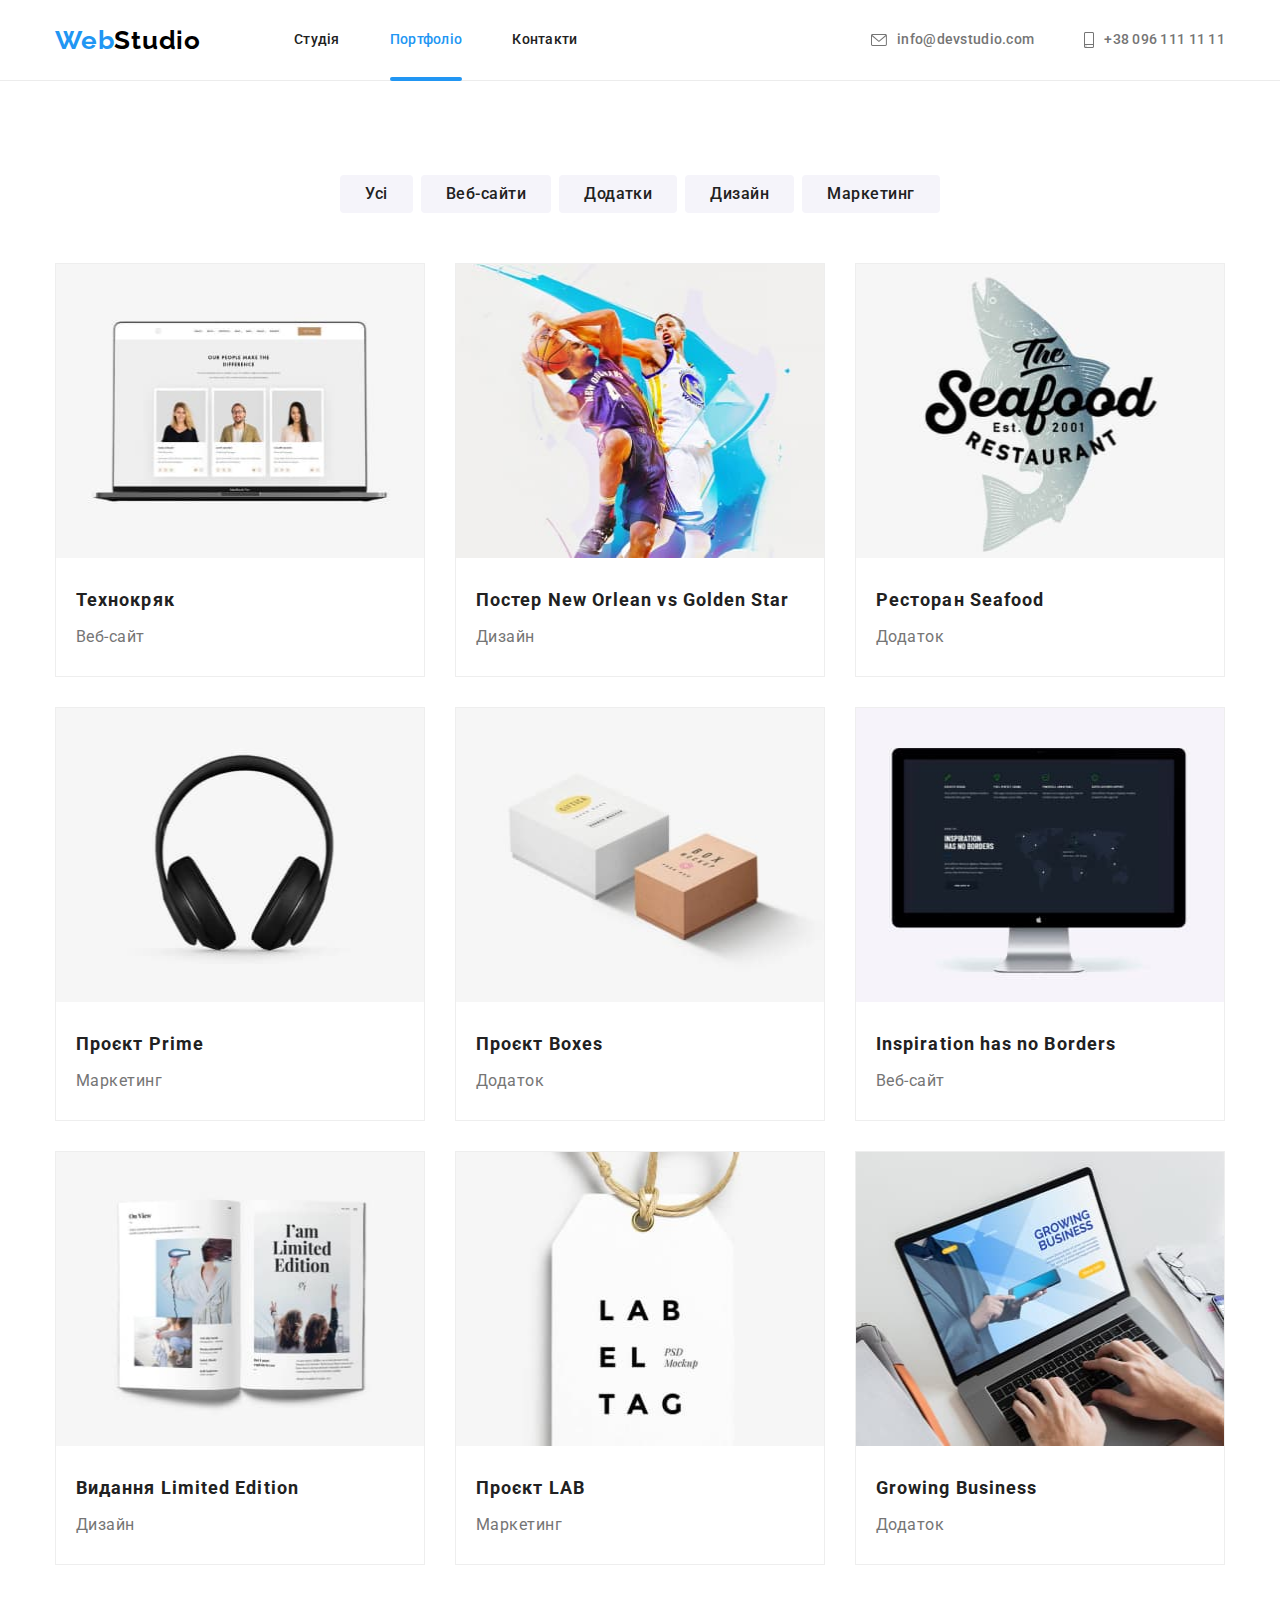
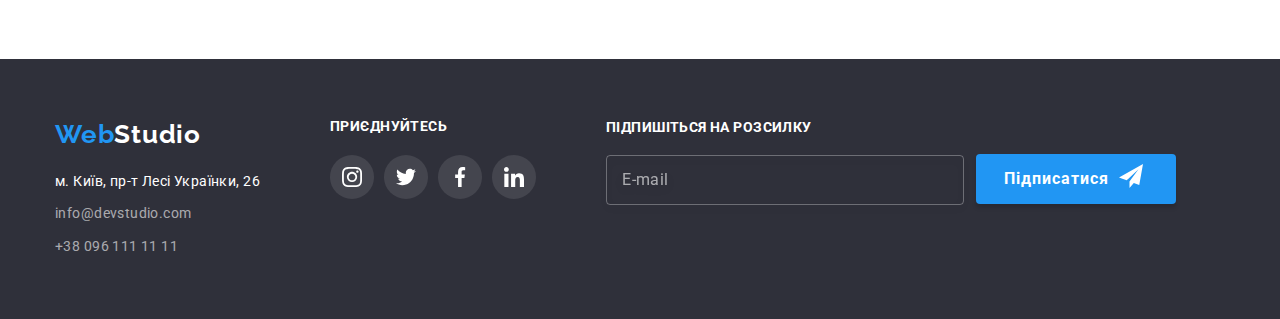
==== commit 1df311cf: "corrections" ====
--- a/portfolio.html
+++ b/portfolio.html
@@ -1,301 +1,624 @@
 <!DOCTYPE html>
 <html lang="uk">
-<head>
-    <meta charset="UTF-8">
-    <meta http-equiv="X-UA-Compatible" content="IE=edge">
-    <meta name="viewport" content="width=device-width, initial-scale=1.0">
+  <head>
+    <meta charset="UTF-8" />
+    <meta http-equiv="X-UA-Compatible" content="IE=edge" />
+    <meta name="viewport" content="width=device-width, initial-scale=1.0" />
     <title>Web Studio</title>
-    <link rel="preconnect" href="https://fonts.googleapis.com">
-    <link rel="preconnect" href="https://fonts.gstatic.com" crossorigin>
-    <link href="https://fonts.googleapis.com/css2?family=Raleway:wght@700&family=Roboto:wght@400;500;700;900&display=swap" rel="stylesheet">
-    <link rel="stylesheet" href="https://cdnjs.cloudflare.com/ajax/libs/modern-normalize/1.1.0/modern-normalize.min.css">
-    <link rel="stylesheet" href="./css/main.min.css">
-</head>
-<body>
-<!--Header-->
+    <link rel="preconnect" href="https://fonts.googleapis.com" />
+    <link rel="preconnect" href="https://fonts.gstatic.com" crossorigin />
+    <link
+      href="https://fonts.googleapis.com/css2?family=Raleway:wght@700&family=Roboto:wght@400;500;700;900&display=swap"
+      rel="stylesheet"
+    />
+    <link
+      rel="stylesheet"
+      href="https://cdnjs.cloudflare.com/ajax/libs/modern-normalize/1.1.0/modern-normalize.min.css"
+    />
+    <link rel="stylesheet" href="./css/main.min.css" />
+  </head>
+  <body>
+    <!--Header-->
     <header class="header">
-        <div class="header__main container">
-            <a href="./index.html" class="logo" lang="en">Web<span class="logo__header">Studio</span></a>
-            <button type="button" class="button" data-menu-open>
-                <svg width="40" height="40">
-                    <use class="button__menu" href="./images/icons.svg#icon-menu"></use>
-                </svg>
-            </button>
-            <div class="menu is-open" id="menu" data-menu>
-                <button type="button" class="button button--close" data-menu-close>
-                    <svg width="40" height="40" aria-label="mobile menu switch">
-                        <use class="button__close" href="./images/icons.svg#icon-close"></use>
-                    </svg>
-                </button>
-                <nav class="nav">
-                    <ul class="nav__list list">
-                        <li class="nav__item">
-                            <a href="./index.html" class="nav__link">Студія</a>
-                        </li>
-                        <li class="nav__item">
-                            <a href="#" class="nav__link nav__page">Портфоліо</a>
-                        </li>
-                        <li class="nav__item">
-                            <a href="#" class="nav__link">Контакти</a>
-                        </li>
-                    </ul>
-                </nav>
-                <div class="mobile">
-                    <ul class="contacts list">
-                        <li class="contacts__item contacts__item--mail">
-                            <a href="mailto:info@devstudio.com" class="contacts__link contacts__link--mail">
-                                <svg class="contacts__envelope">
-                                    <use href="./images/icons.svg#icon-envelope"></use>
-                                </svg>
-                                <span>info@devstudio.com</span>
-                            </a>
-                        </li>
-                        <li class="contacts__item contacts__item--phone">
-                            <a href="tel:+380961111111" class="contacts__link contacts__link--phone">
-                                <svg class="contacts__smartphone">
-                                    <use href="./images/icons.svg#icon-smartphone"></use>
-                                </svg>
-                                <span>+38 096 111 11 11</span>
-                            </a>
-                        </li>
-                    </ul>
-                    <ul class="social list">
-                        <li>
-                            <a href="#" class="social__network">Instagram</a>
-                        </li>
-                        <li>
-                            <a href="#" class="social__network social__network--after">Twitter</a>
-                        </li>
-                        <li>
-                            <a href="#" class="social__network social__network--after">Facebook</a>
-                        </li>
-                        <li>
-                            <a href="#" class="social__network social__network--after">LinkedIn</a>
-                        </li>
-                    </ul>
-                </div>
-            </div>
+      <div class="header__main container">
+        <a href="./index.html" class="logo" lang="en"
+          >Web<span class="logo__header">Studio</span></a
+        >
+        <button type="button" class="button" data-menu-open>
+          <svg width="40" height="40">
+            <use class="button__menu" href="./images/icons.svg#icon-menu"></use>
+          </svg>
+        </button>
+        <div class="menu is-open" id="menu" data-menu>
+          <button type="button" class="button button--close" data-menu-close>
+            <svg width="40" height="40" aria-label="mobile menu switch">
+              <use class="button__close" href="./images/icons.svg#icon-close"></use>
+            </svg>
+          </button>
+          <nav class="nav">
+            <ul class="nav__list list">
+              <li class="nav__item">
+                <a href="./index.html" class="nav__link">Студія</a>
+              </li>
+              <li class="nav__item">
+                <a href="#" class="nav__link nav__page">Портфоліо</a>
+              </li>
+              <li class="nav__item">
+                <a href="#" class="nav__link">Контакти</a>
+              </li>
+            </ul>
+          </nav>
+          <div class="mobile">
+            <ul class="contacts list">
+              <li class="contacts__item contacts__item--mail">
+                <a href="mailto:info@devstudio.com" class="contacts__link contacts__link--mail">
+                  <svg class="contacts__envelope">
+                    <use href="./images/icons.svg#icon-envelope"></use>
+                  </svg>
+                  <span>info@devstudio.com</span>
+                </a>
+              </li>
+              <li class="contacts__item contacts__item--phone">
+                <a href="tel:+380961111111" class="contacts__link contacts__link--phone">
+                  <svg class="contacts__smartphone">
+                    <use href="./images/icons.svg#icon-smartphone"></use>
+                  </svg>
+                  <span>+38 096 111 11 11</span>
+                </a>
+              </li>
+            </ul>
+            <ul class="social list">
+              <li>
+                <a href="#" class="social__network">Instagram</a>
+              </li>
+              <li>
+                <a href="#" class="social__network social__network--after">Twitter</a>
+              </li>
+              <li>
+                <a href="#" class="social__network social__network--after">Facebook</a>
+              </li>
+              <li>
+                <a href="#" class="social__network social__network--after">LinkedIn</a>
+              </li>
+            </ul>
+          </div>
         </div>
+      </div>
     </header>
-<!--Portfolio-->
+    <!--Portfolio-->
     <main>
-        <section class="portfolio">
-            <h1 class="visually-hidden">Портфоліо</h1>
-            <ul class="portfolio__names list">
-                <li class="portfolio__elment">
-                    <button type="button" class="portfolio__btn">Усі</button>
-                </li>
-                <li class="portfolio__elment">
-                    <button type="button" class="portfolio__btn">Веб-сайти</button>
-                </li>
-                <li class="portfolio__elment">
-                    <button type="button" class="portfolio__btn">Додатки</button>
-                </li>
-                <li class="portfolio__elment">
-                    <button type="button" class="portfolio__btn">Дизайн</button>
-                </li>
-                <li class="portfolio__elment">
-                    <button type="button" class="portfolio__btn">Маркетинг</button>
-                </li>
-            </ul>
-<!--Portfolio card-->
-            <div class="container">
-                <ul class="portfolio__list list">
-                    <li class="portfolio__item">
-                        <a href="#" class="portfolio__link">
-                            <div class="portfolio__overlay">
-                                <img class="portfolio__img" src="./images/portfolio/picture1.jpg" alt="website">
-                                <p class="portfolio__overlay-text">Ресурс пропонує комплексні пропозиції з різним рівнем функціоналу та сервісів. Все це дозволить відвідувачу отримати
-                                вичерпні відомості про компанію чи приватну особу.</p>
-                            </div>
-                            <div class="portfolio__item-text">
-                                <h2 class="portfolio__title">Технокряк</h2>
-                                <p class="portfolio__text">Веб-сайт</p>
-                            </div>
-                        </a>
-                    </li>
-                    <li class="portfolio__item">
-                        <a href="#" class="portfolio__link">
-                            <div class="portfolio__overlay">
-                                <img class="portfolio__img" src="./images/portfolio/picture2.jpg" alt="basketball">
-                                <p class="portfolio__overlay-text">Ресурс пропонує комплексні пропозиції з різним рівнем функціоналу та сервісів. Все це дозволить відвідувачу отримати
-                                вичерпні відомості про компанію чи приватну особу.</p>
-                            </div>
-                            <div class="portfolio__item-text">
-                                <h2 class="portfolio__title">Постер <span lang="en">New Orlean vs Golden Star</span></h2>
-                                <p class="portfolio__text">Дизайн</p>
-                            </div>
-                        </a>
-                    </li>
-                    <li class="portfolio__item">
-                        <a href="#" class="portfolio__link">
-                            <div class="portfolio__overlay">
-                                <img class="portfolio__img" src="./images/portfolio/picture3.jpg" alt="label">
-                                <p class="portfolio__overlay-text">Ресурс пропонує комплексні пропозиції з різним рівнем функціоналу та сервісів. Все це дозволить відвідувачу отримати
-                                вичерпні відомості про компанію чи приватну особу.</p>
-                            </div>
-                            <div class="portfolio__item-text">
-                                <h2 class="portfolio__title">Ресторан <span>Seafood</span></h2>
-                                <p class="portfolio__text">Додаток</p>
-                            </div>
-                        </a>
-                    </li>
-                    <li class="portfolio__item">
-                        <a href="#" class="portfolio__link">
-                            <div class="portfolio__overlay">
-                                <img class="portfolio__img" src="./images/portfolio/picture4.jpg" alt="label">
-                                <p class="portfolio__overlay-text">Ресурс пропонує комплексні пропозиції з різним рівнем функціоналу та сервісів. Все це дозволить відвідувачу отримати
-                                вичерпні відомості про компанію чи приватну особу.</p>
-                            </div>
-                            <div class="portfolio__item-text">
-                                <h2 class="portfolio__title">Проєкт <span lang="en">Prime</span></h2>
-                                <p class="portfolio__text">Маркетинг</p>
-                            </div>
-                        </a>
-                    </li>
-                    <li class="portfolio__item">
-                        <a href="#" class="portfolio__link">
-                            <div class="portfolio__overlay">
-                                <img class="portfolio__img" src="./images/portfolio/picture5.jpg" alt="label">
-                                <p class="portfolio__overlay-text">Ресурс пропонує комплексні пропозиції з різним рівнем функціоналу та сервісів. Все це дозволить відвідувачу отримати
-                                вичерпні відомості про компанію чи приватну особу.</p>
-                            </div>
-                            <div class="portfolio__item-text">
-                                <h2 class="portfolio__title">Проєкт <span lang="en">Boxes</span></h2>
-                                <p class="portfolio__text">Додаток</p>
-                            </div>
-                        </a>
-                    </li>
-                    <li class="portfolio__item">
-                        <a href="#" class="portfolio__link">
-                            <div class="portfolio__overlay">
-                                <img class="portfolio__img" src="./images/portfolio/picture6.jpg" alt="label">
-                                <p class="portfolio__overlay-text">Ресурс пропонує комплексні пропозиції з різним рівнем функціоналу та сервісів. Все це дозволить відвідувачу отримати
-                                вичерпні відомості про компанію чи приватну особу.</p>
-                            </div>
-                            <div class="portfolio__item-text">
-                                <h2 class="portfolio__title" lang="en">Inspiration has no Borders</h2>
-                                <p class="portfolio__text">Веб-сайт</p>
-                            </div>
-                        </a>
-                    </li>
-                    <li class="portfolio__item">
-                        <a href="#" class="portfolio__link">
-                            <div class="portfolio__overlay">
-                                <img class="portfolio__img" src="./images/portfolio/picture7.jpg" alt="label">
-                                <p class="portfolio__overlay-text">Ресурс пропонує комплексні пропозиції з різним рівнем функціоналу та сервісів. Все це дозволить відвідувачу отримати
-                                вичерпні відомості про компанію чи приватну особу.</p>
-                            </div>
-                            <div class="portfolio__item-text">
-                                <h2 class="portfolio__title">Видання <span lang="en">Limited Edition</span></h2>
-                                <p class="portfolio__text">Дизайн</p>
-                            </div>
-                        </a>
-                    </li>
-                    <li class="portfolio__item">
-                        <a href="#" class="portfolio__link">
-                            <div class="portfolio__overlay">
-                                <img class="portfolio__img" src="./images/portfolio/picture8.jpg" alt="label">
-                                <p class="portfolio__overlay-text">Ресурс пропонує комплексні пропозиції з різним рівнем функціоналу та сервісів. Все це дозволить відвідувачу отримати
-                                вичерпні відомості про компанію чи приватну особу.</p>
-                            </div>
-                            <div class="portfolio__item-text">
-                                <h2 class="portfolio__title">Проєкт <span lang="en">LAB</span></h2>
-                                <p class="portfolio__text">Маркетинг</p>
-                            </div>
-                        </a>
-                    </li>
-                    <li class="portfolio__item">
-                        <a href="#" class="portfolio__link">
-                            <div class="portfolio__overlay">
-                                <img class="portfolio__img" src="./images/portfolio/picture9.jpg" alt="label">
-                                <p class="portfolio__overlay-text">Ресурс пропонує комплексні пропозиції з різним рівнем функціоналу та сервісів. Все це дозволить відвідувачу отримати
-                                вичерпні відомості про компанію чи приватну особу.</p>
-                            </div>
-                            <div class="portfolio__item-text">
-                                <h2 class="portfolio__title" lang="en">Growing Business</h2>
-                                <p class="portfolio__text">Додаток</p>
-                            </div>
-                        </a>
-                    </li>
-                </ul>
-            </div>
-        </section>
+      <section class="portfolio">
+        <h1 class="visually-hidden">Портфоліо</h1>
+        <ul class="portfolio__names list">
+          <li class="portfolio__elment">
+            <button type="button" class="portfolio__btn">Усі</button>
+          </li>
+          <li class="portfolio__elment">
+            <button type="button" class="portfolio__btn">Веб-сайти</button>
+          </li>
+          <li class="portfolio__elment">
+            <button type="button" class="portfolio__btn">Додатки</button>
+          </li>
+          <li class="portfolio__elment">
+            <button type="button" class="portfolio__btn">Дизайн</button>
+          </li>
+          <li class="portfolio__elment">
+            <button type="button" class="portfolio__btn">Маркетинг</button>
+          </li>
+        </ul>
+        <!--Portfolio card-->
+        <div class="container">
+          <ul class="portfolio__list list">
+            <li class="portfolio__item">
+              <a href="#" class="portfolio__link">
+                <div class="portfolio__overlay">
+                  <picture>
+                    <source
+                      srcset="
+                        ./images/portfolio/picture-mob1(1x).jpg 1x,
+                        ./images/portfolio/picture-mob1(2x).jpg 2x
+                      "
+                      media="(max-width: 767px)"
+                      type="image/jpg"
+                    />
+                    <source
+                      srcset="
+                        ./images/portfolio/picture1(1x).jpg 1x,
+                        ./images/portfolio/picture1(2x).jpg 2x
+                      "
+                      media="(min-width: 1200px)"
+                      type="image/jpg"
+                    />
+                    <source
+                      srcset="
+                        ./images/portfolio/picture-tab1(1x).jpg 1x,
+                        ./images/portfolio/picture-tab1(2x).jpg 2x
+                      "
+                      media="(min-width: 768px)"
+                      type="image/jpg"
+                    />
+                    <img
+                      class="portfolio__img"
+                      src="./images/portfolio/picture1(1x).jpg"
+                      alt="website"
+                    />
+                  </picture>
+                  <p class="portfolio__overlay-text">
+                    Ресурс пропонує комплексні пропозиції з різним рівнем функціоналу та сервісів.
+                    Все це дозволить відвідувачу отримати вичерпні відомості про компанію чи
+                    приватну особу.
+                  </p>
+                </div>
+                <div class="portfolio__item-text">
+                  <h2 class="portfolio__title">Технокряк</h2>
+                  <p class="portfolio__text">Веб-сайт</p>
+                </div>
+              </a>
+            </li>
+            <li class="portfolio__item">
+              <a href="#" class="portfolio__link">
+                <div class="portfolio__overlay">
+                  <picture>
+                    <source
+                      srcset="
+                        ./images/portfolio/picture-mob2(1x).jpg 1x,
+                        ./images/portfolio/picture-mob2(2x).jpg 2x
+                      "
+                      media="(max-width: 767px)"
+                      type="image/jpg"
+                    />
+                    <source
+                      srcset="
+                        ./images/portfolio/picture2(1x).jpg 1x,
+                        ./images/portfolio/picture2(2x).jpg 2x
+                      "
+                      media="(min-width: 1200px)"
+                      type="image/jpg"
+                    />
+                    <source
+                      srcset="
+                        ./images/portfolio/picture-tab2(1x).jpg 1x,
+                        ./images/portfolio/picture-tab2(2x).jpg 2x
+                      "
+                      media="(min-width: 768px)"
+                      type="image/jpg"
+                    />
+                    <img
+                      class="portfolio__img"
+                      src="./images/portfolio/picture2(1x).jpg"
+                      alt="basketball"
+                    />
+                  </picture>
+                  <p class="portfolio__overlay-text">
+                    Ресурс пропонує комплексні пропозиції з різним рівнем функціоналу та сервісів.
+                    Все це дозволить відвідувачу отримати вичерпні відомості про компанію чи
+                    приватну особу.
+                  </p>
+                </div>
+                <div class="portfolio__item-text">
+                  <h2 class="portfolio__title">
+                    Постер <span lang="en">New Orlean vs Golden Star</span>
+                  </h2>
+                  <p class="portfolio__text">Дизайн</p>
+                </div>
+              </a>
+            </li>
+            <li class="portfolio__item">
+              <a href="#" class="portfolio__link">
+                <div class="portfolio__overlay">
+                  <picture>
+                    <source
+                      srcset="
+                        ./images/portfolio/picture-mob3(1x).jpg 1x,
+                        ./images/portfolio/picture-mob3(2x).jpg 2x
+                      "
+                      media="(max-width: 767px)"
+                      type="image/jpg"
+                    />
+                    <source
+                      srcset="
+                        ./images/portfolio/picture3(1x).jpg 1x,
+                        ./images/portfolio/picture3(2x).jpg 2x
+                      "
+                      media="(min-width: 1200px)"
+                      type="image/jpg"
+                    />
+                    <source
+                      srcset="
+                        ./images/portfolio/picture-tab3(1x).jpg 1x,
+                        ./images/portfolio/picture-tab3(2x).jpg 2x
+                      "
+                      media="(min-width: 768px)"
+                      type="image/jpg"
+                    />
+                    <img
+                      class="portfolio__img"
+                      src="./images/portfolio/picture3(1x).jpg"
+                      alt="seafood"
+                    />
+                  </picture>
+                  <p class="portfolio__overlay-text">
+                    Ресурс пропонує комплексні пропозиції з різним рівнем функціоналу та сервісів.
+                    Все це дозволить відвідувачу отримати вичерпні відомості про компанію чи
+                    приватну особу.
+                  </p>
+                </div>
+                <div class="portfolio__item-text">
+                  <h2 class="portfolio__title">Ресторан <span>Seafood</span></h2>
+                  <p class="portfolio__text">Додаток</p>
+                </div>
+              </a>
+            </li>
+            <li class="portfolio__item">
+              <a href="#" class="portfolio__link">
+                <div class="portfolio__overlay">
+                  <picture>
+                    <source
+                      srcset="
+                        ./images/portfolio/picture-mob4(1x).jpg 1x,
+                        ./images/portfolio/picture-mob4(2x).jpg 2x
+                      "
+                      media="(max-width: 767px)"
+                      type="image/jpg"
+                    />
+                    <source
+                      srcset="
+                        ./images/portfolio/picture4(1x).jpg 1x,
+                        ./images/portfolio/picture4(2x).jpg 2x
+                      "
+                      media="(min-width: 1200px)"
+                      type="image/jpg"
+                    />
+                    <source
+                      srcset="
+                        ./images/portfolio/picture-tab4(1x).jpg 1x,
+                        ./images/portfolio/picture-tab4(2x).jpg 2x
+                      "
+                      media="(min-width: 768px)"
+                      type="image/jpg"
+                    />
+                    <img
+                      class="portfolio__img"
+                      src="./images/portfolio/picture4(1x).jpg"
+                      alt="ear flap"
+                    />
+                  </picture>
+                  <p class="portfolio__overlay-text">
+                    Ресурс пропонує комплексні пропозиції з різним рівнем функціоналу та сервісів.
+                    Все це дозволить відвідувачу отримати вичерпні відомості про компанію чи
+                    приватну особу.
+                  </p>
+                </div>
+                <div class="portfolio__item-text">
+                  <h2 class="portfolio__title">Проєкт <span lang="en">Prime</span></h2>
+                  <p class="portfolio__text">Маркетинг</p>
+                </div>
+              </a>
+            </li>
+            <li class="portfolio__item">
+              <a href="#" class="portfolio__link">
+                <div class="portfolio__overlay">
+                  <picture>
+                    <source
+                      srcset="
+                        ./images/portfolio/picture-mob5(1x).jpg 1x,
+                        ./images/portfolio/picture-mob5(2x).jpg 2x
+                      "
+                      media="(max-width: 767px)"
+                      type="image/jpg"
+                    />
+                    <source
+                      srcset="
+                        ./images/portfolio/picture5(1x).jpg 1x,
+                        ./images/portfolio/picture5(2x).jpg 2x
+                      "
+                      media="(min-width: 1200px)"
+                      type="image/jpg"
+                    />
+                    <source
+                      srcset="
+                        ./images/portfolio/picture-tab5(1x).jpg 1x,
+                        ./images/portfolio/picture-tab5(2x).jpg 2x
+                      "
+                      media="(min-width: 768px)"
+                      type="image/jpg"
+                    />
+                    <img
+                      class="portfolio__img"
+                      src="./images/portfolio/picture5(1x).jpg"
+                      alt="box"
+                    />
+                  </picture>
+                  <p class="portfolio__overlay-text">
+                    Ресурс пропонує комплексні пропозиції з різним рівнем функціоналу та сервісів.
+                    Все це дозволить відвідувачу отримати вичерпні відомості про компанію чи
+                    приватну особу.
+                  </p>
+                </div>
+                <div class="portfolio__item-text">
+                  <h2 class="portfolio__title">Проєкт <span lang="en">Boxes</span></h2>
+                  <p class="portfolio__text">Додаток</p>
+                </div>
+              </a>
+            </li>
+            <li class="portfolio__item">
+              <a href="#" class="portfolio__link">
+                <div class="portfolio__overlay">
+                  <picture>
+                    <source
+                      srcset="
+                        ./images/portfolio/picture-mob6(1x).jpg 1x,
+                        ./images/portfolio/picture-mob6(2x).jpg 2x
+                      "
+                      media="(max-width: 767px)"
+                      type="image/jpg"
+                    />
+                    <source
+                      srcset="
+                        ./images/portfolio/picture6(1x).jpg 1x,
+                        ./images/portfolio/picture6(2x).jpg 2x
+                      "
+                      media="(min-width: 1200px)"
+                      type="image/jpg"
+                    />
+                    <source
+                      srcset="
+                        ./images/portfolio/picture-tab6(1x).jpg 1x,
+                        ./images/portfolio/picture-tab6(2x).jpg 2x
+                      "
+                      media="(min-width: 768px)"
+                      type="image/jpg"
+                    />
+                    <img
+                      class="portfolio__img"
+                      src="./images/portfolio/picture6(1x).jpg"
+                      alt="screen"
+                    />
+                  </picture>
+                  <p class="portfolio__overlay-text">
+                    Ресурс пропонує комплексні пропозиції з різним рівнем функціоналу та сервісів.
+                    Все це дозволить відвідувачу отримати вичерпні відомості про компанію чи
+                    приватну особу.
+                  </p>
+                </div>
+                <div class="portfolio__item-text">
+                  <h2 class="portfolio__title" lang="en">Inspiration has no Borders</h2>
+                  <p class="portfolio__text">Веб-сайт</p>
+                </div>
+              </a>
+            </li>
+            <li class="portfolio__item">
+              <a href="#" class="portfolio__link">
+                <div class="portfolio__overlay">
+                  <picture>
+                    <source
+                      srcset="
+                        ./images/portfolio/picture-mob7(1x).jpg 1x,
+                        ./images/portfolio/picture-mob7(2x).jpg 2x
+                      "
+                      media="(max-width: 767px)"
+                      type="image/jpg"
+                    />
+                    <source
+                      srcset="
+                        ./images/portfolio/picture7(1x).jpg 1x,
+                        ./images/portfolio/picture7(2x).jpg 2x
+                      "
+                      media="(min-width: 1200px)"
+                      type="image/jpg"
+                    />
+                    <source
+                      srcset="
+                        ./images/portfolio/picture-tab7(1x).jpg 1x,
+                        ./images/portfolio/picture-tab7(2x).jpg 2x
+                      "
+                      media="(min-width: 768px)"
+                      type="image/jpg"
+                    />
+                    <img
+                      class="portfolio__img"
+                      src="./images/portfolio/picture7(1x).jpg"
+                      alt="newspaper"
+                    />
+                  </picture>
+                  <p class="portfolio__overlay-text">
+                    Ресурс пропонує комплексні пропозиції з різним рівнем функціоналу та сервісів.
+                    Все це дозволить відвідувачу отримати вичерпні відомості про компанію чи
+                    приватну особу.
+                  </p>
+                </div>
+                <div class="portfolio__item-text">
+                  <h2 class="portfolio__title">Видання <span lang="en">Limited Edition</span></h2>
+                  <p class="portfolio__text">Дизайн</p>
+                </div>
+              </a>
+            </li>
+            <li class="portfolio__item">
+              <a href="#" class="portfolio__link">
+                <div class="portfolio__overlay">
+                  <picture>
+                    <source
+                      srcset="
+                        ./images/portfolio/picture-mob8(1x).jpg 1x,
+                        ./images/portfolio/picture-mob8(2x).jpg 2x
+                      "
+                      media="(max-width: 767px)"
+                      type="image/jpg"
+                    />
+                    <source
+                      srcset="
+                        ./images/portfolio/picture8(1x).jpg 1x,
+                        ./images/portfolio/picture8(2x).jpg 2x
+                      "
+                      media="(min-width: 1200px)"
+                      type="image/jpg"
+                    />
+                    <source
+                      srcset="
+                        ./images/portfolio/picture-tab8(1x).jpg 1x,
+                        ./images/portfolio/picture-tab8(2x).jpg 2x
+                      "
+                      media="(min-width: 768px)"
+                      type="image/jpg"
+                    />
+                    <img
+                      class="portfolio__img"
+                      src="./images/portfolio/picture8(1x).jpg"
+                      alt="label"
+                    />
+                  </picture>
+                  <p class="portfolio__overlay-text">
+                    Ресурс пропонує комплексні пропозиції з різним рівнем функціоналу та сервісів.
+                    Все це дозволить відвідувачу отримати вичерпні відомості про компанію чи
+                    приватну особу.
+                  </p>
+                </div>
+                <div class="portfolio__item-text">
+                  <h2 class="portfolio__title">Проєкт <span lang="en">LAB</span></h2>
+                  <p class="portfolio__text">Маркетинг</p>
+                </div>
+              </a>
+            </li>
+            <li class="portfolio__item">
+              <a href="#" class="portfolio__link">
+                <div class="portfolio__overlay">
+                  <picture>
+                    <source
+                      srcset="
+                        ./images/portfolio/picture-mob9(1x).jpg 1x,
+                        ./images/portfolio/picture-mob9(2x).jpg 2x
+                      "
+                      media="(max-width: 767px)"
+                      type="image/jpg"
+                    />
+                    <source
+                      srcset="
+                        ./images/portfolio/picture9(1x).jpg 1x,
+                        ./images/portfolio/picture9(2x).jpg 2x
+                      "
+                      media="(min-width: 1200px)"
+                      type="image/jpg"
+                    />
+                    <source
+                      srcset="
+                        ./images/portfolio/picture-tab9(1x).jpg 1x,
+                        ./images/portfolio/picture-tab9(2x).jpg 2x
+                      "
+                      media="(min-width: 768px)"
+                      type="image/jpg"
+                    />
+                    <img
+                      class="portfolio__img"
+                      src="./images/portfolio/picture9(1x).jpg"
+                      alt="laptop"
+                    />
+                  </picture>
+                  <p class="portfolio__overlay-text">
+                    Ресурс пропонує комплексні пропозиції з різним рівнем функціоналу та сервісів.
+                    Все це дозволить відвідувачу отримати вичерпні відомості про компанію чи
+                    приватну особу.
+                  </p>
+                </div>
+                <div class="portfolio__item-text">
+                  <h2 class="portfolio__title" lang="en">Growing Business</h2>
+                  <p class="portfolio__text">Додаток</p>
+                </div>
+              </a>
+            </li>
+          </ul>
+        </div>
+      </section>
     </main>
     <!--Footer-->
     <footer class="footer">
-        <div class="footer__main container">
-            <div class="footer__list">
-                <!--Address-->
-                <div class="footer__address">
-                    <a href="./index.html" class="logo" lang="en">Web<span class="logo__footer">Studio</span></a>
-                    <address class="address">
-                        <ul class="address__list list">
-                            <li class="address__item">
-                                <a href="https://goo.gl/maps/w5W1yfR7xaKUDnxX9" target="_blank" rel="noreferrer"
-                                    class="address__cont">м. Київ, пр-т Лесі Українки, 26</a>
-                            </li>
-                            <li class="address__item">
-                                <a href="mailto:info@devstudio.com"
-                                    class="address__cont address__cont--color">info@devstudio.com</a>
-                            </li>
-                            <li class="address__item">
-                                <a href="tel:+380961111111" class="address__cont address__cont--color">+38 096 111 11 11</a>
-                            </li>
-                        </ul>
-                    </address>
-                </div>
-                <!--Footer Networks-->
-                <div>
-                    <h2 class="footer__title">приєднуйтесь</h2>
-                    <ul class="network list">
-                        <li>
-                            <a href="#" class="network__icon">
-                                <svg class="network__svg" width="20" height="20">
-                                    <use href="./images/icons.svg#icon-instagram"></use>
-                                </svg>
-                            </a>
-                        </li>
-                        <li>
-                            <a href="#" class="network__icon">
-                                <svg class="network__svg" width="20" height="20">
-                                    <use href="./images/icons.svg#icon-twitter"></use>
-                                </svg>
-                            </a>
-                        </li>
-                        <li>
-                            <a href="#" class="network__icon">
-                                <svg class="network__svg" width="20" height="20">
-                                    <use href="./images/icons.svg#icon-facebook"></use>
-                                </svg>
-                            </a>
-                        </li>
-                        <li>
-                            <a href="#" class="network__icon">
-                                <svg class="network__svg" width="20" height="20">
-                                    <use href="./images/icons.svg#icon-linkedin"></use>
-                                </svg>
-                            </a>
-                        </li>
-                    </ul>
-                </div>
-            </div>
-            <!--Footer Subscription-->
-            <form class="subscription">
-                <div class="subscription__mail">
-                    <label for="mail">Підпишіться на розсилку</label>
-                    <input class="subscription__input" type="email" name="mail" id="mail" placeholder="E-mail" />
-                </div>
-                <button type="submit" class="subscription__btn">
-                    <p class="subscription__btn-text">Підписатися</p>
-                    <svg class="subscription__icon" width="24" height="24">
-                        <use href="./images/icons.svg#icon-subscription"></use>
-                    </svg>
-                </button>
-            </form>
+      <div class="footer__main container">
+        <div class="footer__list">
+          <!--Address-->
+          <div class="footer__address">
+            <a href="./index.html" class="logo" lang="en"
+              >Web<span class="logo__footer">Studio</span></a
+            >
+            <address class="address">
+              <ul class="address__list list">
+                <li class="address__item">
+                  <a
+                    href="https://goo.gl/maps/w5W1yfR7xaKUDnxX9"
+                    target="_blank"
+                    rel="noreferrer"
+                    class="address__cont"
+                    >м. Київ, пр-т Лесі Українки, 26</a
+                  >
+                </li>
+                <li class="address__item">
+                  <a href="mailto:info@devstudio.com" class="address__cont address__cont--color"
+                    >info@devstudio.com</a
+                  >
+                </li>
+                <li class="address__item">
+                  <a href="tel:+380961111111" class="address__cont address__cont--color"
+                    >+38 096 111 11 11</a
+                  >
+                </li>
+              </ul>
+            </address>
+          </div>
+          <!--Footer Networks-->
+          <div>
+            <h2 class="footer__title">приєднуйтесь</h2>
+            <ul class="network list">
+              <li>
+                <a href="#" class="network__icon">
+                  <svg class="network__svg" width="20" height="20">
+                    <use href="./images/icons.svg#icon-instagram"></use>
+                  </svg>
+                </a>
+              </li>
+              <li>
+                <a href="#" class="network__icon">
+                  <svg class="network__svg" width="20" height="20">
+                    <use href="./images/icons.svg#icon-twitter"></use>
+                  </svg>
+                </a>
+              </li>
+              <li>
+                <a href="#" class="network__icon">
+                  <svg class="network__svg" width="20" height="20">
+                    <use href="./images/icons.svg#icon-facebook"></use>
+                  </svg>
+                </a>
+              </li>
+              <li>
+                <a href="#" class="network__icon">
+                  <svg class="network__svg" width="20" height="20">
+                    <use href="./images/icons.svg#icon-linkedin"></use>
+                  </svg>
+                </a>
+              </li>
+            </ul>
+          </div>
         </div>
+        <!--Footer Subscription-->
+        <form class="subscription">
+          <div class="subscription__mail">
+            <label for="mail">Підпишіться на розсилку</label>
+            <input
+              class="subscription__input"
+              type="email"
+              name="mail"
+              id="mail"
+              placeholder="E-mail"
+            />
+          </div>
+          <button type="submit" class="subscription__btn">
+            <p class="subscription__btn-text">Підписатися</p>
+            <svg class="subscription__icon" width="24" height="24">
+              <use href="./images/icons.svg#icon-subscription"></use>
+            </svg>
+          </button>
+        </form>
+      </div>
     </footer>
 
     <script src="./js/mobile-menu.js"></script>
-</body>
-</html>+  </body>
+</html>
--- a/css/main.min.css
+++ b/css/main.min.css
@@ -1 +1 @@
-body{font-family:"Roboto",sans-serif;color:#212121}body.modal-open{overflow:hidden}body.menu-open{overflow:hidden}body.is-open{overflow:hidden}button{cursor:pointer;font-family:inherit}img{display:block;max-width:100%;height:auto}h1,h2,h3,h4,h5,h6,p,ul,li{margin:0;padding:0}.container{max-width:1200px;padding:0 15px;margin:0 auto}@media screen and (min-width: 480px){.container{width:480px}}@media screen and (min-width: 768px){.container{width:768px}}@media screen and (min-width: 1200px){.container{width:1200px}}.list{margin:0;padding:0;list-style:none}.visually-hidden{position:absolute;white-space:nowrap;width:1px;height:1px;overflow:hidden;border:0;padding:0;clip:rect(0 0 0 0);-webkit-clip-path:inset(50%);clip-path:inset(50%);margin:-1px}.section{padding-top:60px;padding-bottom:60px}@media screen and (min-width: 1200px){.section{padding-top:94px;padding-bottom:94px}}.logo{padding:20px 0 20px 0;font-weight:700;font-size:26px;line-height:1.19;letter-spacing:.03em;text-decoration:none;font-family:"Raleway",sans-serif;color:#2196f3}.logo__header{color:#000}.logo__footer{color:#fff}.network{display:-webkit-inline-box;display:-ms-inline-flexbox;display:inline-flex;-ms-flex-wrap:wrap;flex-wrap:wrap;gap:10px}.network--team{margin-bottom:30px}.network__icon{-webkit-transition:background-color 250ms cubic-bezier(0.4, 0, 0.2, 1);transition:background-color 250ms cubic-bezier(0.4, 0, 0.2, 1);display:-webkit-box;display:-ms-flexbox;display:flex;-webkit-box-pack:center;-ms-flex-pack:center;justify-content:center;-webkit-box-align:center;-ms-flex-align:center;align-items:center;width:44px;height:44px;border-radius:50%;background-color:rgba(255,255,255,.1)}.network__icon:hover,.network__icon:focus{background-color:#2196f3}.network__icon--team{background-color:#fff}.network__icon--team:hover>.network__svg--team{fill:#fff}.network__svg{fill:#fff}.network__svg--team{-webkit-transition:fill 250ms cubic-bezier(0.4, 0, 0.2, 1);transition:fill 250ms cubic-bezier(0.4, 0, 0.2, 1);fill:#afb1b8}.header{background-color:#fff;border-bottom:1px solid #ececec}.header__main{display:-webkit-box;display:-ms-flexbox;display:flex;-webkit-box-align:center;-ms-flex-align:center;align-items:center}.button{display:none}@media screen and (max-width: 767px){.button{display:-webkit-inline-box;display:-ms-inline-flexbox;display:inline-flex;margin:0;padding:0;margin-left:auto;border:none;background-color:rgba(0,0,0,0)}}.button .button__close{display:block}.button.is-open .button__close{display:block}.button.is-open .button__menu{display:none;position:absolute}.button:hover,.button:focus{fill:#2196f3}.button--close{position:absolute;top:10px;right:15px}.button--close svg{padding:5px}.menu{display:-webkit-box;display:-ms-flexbox;display:flex;-webkit-box-orient:vertical;-webkit-box-direction:normal;-ms-flex-direction:column;flex-direction:column;-webkit-box-pack:justify;-ms-flex-pack:justify;justify-content:space-between;overflow-y:auto;z-index:1}@media screen and (min-width: 768px){.menu{display:contents}}@media screen and (max-width: 767px){.menu{position:fixed;top:0;left:0;width:100%;height:100%;padding:48px 40px;background-color:#fff}}@media screen and (max-width: 767px){.menu.is-open{display:none}}.nav__list{display:block}@media screen and (min-width: 768px){.nav__list{display:-webkit-box;display:-ms-flexbox;display:flex;gap:50px;margin-left:93px}}@media screen and (max-width: 767px){.nav__item{margin-bottom:32px}}.nav__link{-webkit-transition:color 250ms cubic-bezier(0.4, 0, 0.2, 1);transition:color 250ms cubic-bezier(0.4, 0, 0.2, 1);font-style:normal;font-weight:500;font-size:40px;line-height:47px;letter-spacing:.02em;text-decoration:none;color:#212121}@media screen and (min-width: 768px){.nav__link{display:block;padding-top:32px;padding-bottom:32px;font-weight:500;font-size:14px;line-height:1.14;letter-spacing:.02em}}.nav__link:hover,.nav__link:focus{color:#2196f3}.nav__page{position:relative;color:#2196f3}@media screen and (min-width: 768px){.nav__page::after{position:absolute;content:"";bottom:-1px;display:block;width:100%;height:4px;border-radius:2px;background-color:#2196f3}}@media screen and (min-width: 768px){.mobile{margin-left:auto}}@media screen and (max-width: 767px){.contacts{display:-webkit-box;display:-ms-flexbox;display:flex;gap:32px;margin-bottom:64px}}@media screen and (max-width: 1199px){.contacts{-webkit-box-orient:vertical;-webkit-box-direction:normal;-ms-flex-direction:column;flex-direction:column}}@media screen and (min-width: 1200px){.contacts{display:-webkit-box;display:-ms-flexbox;display:flex;-webkit-box-align:center;-ms-flex-align:center;align-items:center}}.contacts__link{-webkit-transition:fill 250ms,color 250ms cubic-bezier(0.4, 0, 0.2, 1);transition:fill 250ms,color 250ms cubic-bezier(0.4, 0, 0.2, 1);display:-webkit-box;display:-ms-flexbox;display:flex;-webkit-box-align:center;-ms-flex-align:center;align-items:center;padding-top:10px;padding-bottom:10px;text-decoration:none}@media screen and (min-width: 768px){.contacts__link{font-weight:500;font-size:14px;line-height:1.14;letter-spacing:.02em;color:#757575;fill:#757575}.contacts__link:hover{color:#2196f3;fill:#2196f3}}@media screen and (max-width: 767px){.contacts__link--phone{color:#2196f3}.contacts__link--mail{color:#757575}}.contacts__item+.contacts__item{margin-left:50px}@media screen and (max-width: 1199px){.contacts__item+.contacts__item{margin-left:0}}@media screen and (max-width: 767px){.contacts__item--mail{-webkit-box-ordinal-group:3;-ms-flex-order:2;order:2;font-weight:500;font-size:24px;line-height:1.1666666667;letter-spacing:.02em}}.contacts__envelope{display:none}@media screen and (min-width: 768px){.contacts__envelope{display:block;width:16px;height:12px;margin-right:10px}}@media screen and (max-width: 767px){.contacts__item--phone{font-weight:500;font-size:34px;line-height:1.1764705882;letter-spacing:.02em}}.contacts__smartphone{display:none}@media screen and (min-width: 768px){.contacts__smartphone{display:block;width:10px;height:16px;margin-right:10px}}.social{display:-webkit-box;display:-ms-flexbox;display:flex;-ms-flex-wrap:wrap;flex-wrap:wrap;gap:20px}@media screen and (min-width: 768px){.social{display:none}}.social__network{position:relative;font-weight:500;font-size:18px;line-height:1.2222222222;letter-spacing:.02em;text-decoration:none;color:#2196f3}.social__network--after::after{position:absolute;top:0;left:-10px;content:"";display:block;width:0px;height:22px;border:1px solid rgba(33,33,33,.2)}.hero{max-width:1600px;margin:0 auto;padding-top:200px;padding-bottom:200px;text-align:center;background-size:cover;background-position:center}.hero__title{margin:0 auto 30px;font-size:26px;font-weight:900;line-height:1.36;letter-spacing:.06em;text-transform:uppercase;color:#fff}@media screen and (min-width: 480px){.hero__title{width:360px;height:84px}}@media screen and (min-width: 1200px){.hero__title{width:696px;height:120px;font-size:44px}}.hero__btn{padding:10px 32px;-webkit-box-shadow:0px 4px 4px rgba(0,0,0,.15);box-shadow:0px 4px 4px rgba(0,0,0,.15);border-radius:4px;border:none;font-weight:700;font-size:16px;line-height:1.87;letter-spacing:.06em;background-color:#2196f3;color:#fff}.hero{background-image:-webkit-gradient(linear, left top, left bottom, from(rgba(47, 48, 58, 0.4)), to(rgba(47, 48, 58, 0.4))),url("../images/studio/hero-mobile.jpg");background-image:linear-gradient(rgba(47, 48, 58, 0.4), rgba(47, 48, 58, 0.4)),url("../images/studio/hero-mobile.jpg")}@media(min-device-pixel-ratio: 2),(-webkit-min-device-pixel-ratio: 2),(min-resolution: 192dpi),(min-resolution: 2dppx){.hero{background-image:-webkit-gradient(linear, left top, left bottom, from(rgba(47, 48, 58, 0.4)), to(rgba(47, 48, 58, 0.4))),url("../images/studio/hero-mobile(2x).jpg");background-image:linear-gradient(rgba(47, 48, 58, 0.4), rgba(47, 48, 58, 0.4)),url("../images/studio/hero-mobile(2x).jpg")}}@media screen and (min-width: 768px){.hero{background-image:-webkit-gradient(linear, left top, left bottom, from(rgba(47, 48, 58, 0.4)), to(rgba(47, 48, 58, 0.4))),url("../images/studio/hero-tablet.jpg");background-image:linear-gradient(rgba(47, 48, 58, 0.4), rgba(47, 48, 58, 0.4)),url("../images/studio/hero-tablet.jpg")}}@media screen and (min-width: 768px)and (min-device-pixel-ratio: 2),screen and (min-width: 768px)and (-webkit-min-device-pixel-ratio: 2),screen and (min-width: 768px)and (min-resolution: 192dpi),screen and (min-width: 768px)and (min-resolution: 2dppx){.hero{background-image:-webkit-gradient(linear, left top, left bottom, from(rgba(47, 48, 58, 0.4)), to(rgba(47, 48, 58, 0.4))),url("../images/studio/hero-tablet(2x).jpg");background-image:linear-gradient(rgba(47, 48, 58, 0.4), rgba(47, 48, 58, 0.4)),url("../images/studio/hero-tablet(2x).jpg")}}@media screen and (min-width: 1200px){.hero{background-image:-webkit-gradient(linear, left top, left bottom, from(rgba(47, 48, 58, 0.4)), to(rgba(47, 48, 58, 0.4))),url("../images/studio/hero.jpg");background-image:linear-gradient(rgba(47, 48, 58, 0.4), rgba(47, 48, 58, 0.4)),url("../images/studio/hero.jpg")}}@media screen and (min-width: 1200px)and (min-device-pixel-ratio: 2),screen and (min-width: 1200px)and (-webkit-min-device-pixel-ratio: 2),screen and (min-width: 1200px)and (min-resolution: 192dpi),screen and (min-width: 1200px)and (min-resolution: 2dppx){.hero{background-image:-webkit-gradient(linear, left top, left bottom, from(rgba(47, 48, 58, 0.4)), to(rgba(47, 48, 58, 0.4))),url("../images/studio/hero(2x).jpg");background-image:linear-gradient(rgba(47, 48, 58, 0.4), rgba(47, 48, 58, 0.4)),url("../images/studio/hero(2x).jpg")}}.description{background-color:#fff}@media screen and (min-width: 1200px){.description{padding-bottom:0}}.description__list{display:-webkit-box;display:-ms-flexbox;display:flex;gap:30px;-ms-flex-wrap:wrap;flex-wrap:wrap}@media screen and (max-width: 1199px){.description__list{-webkit-box-pack:center;-ms-flex-pack:center;justify-content:center}}.description__icon{display:-webkit-box;display:-ms-flexbox;display:flex;-webkit-box-pack:center;-ms-flex-pack:center;justify-content:center;-webkit-box-align:center;-ms-flex-align:center;align-items:center;width:450px;height:120px;margin-bottom:30px;border-radius:4px;background-color:#f5f4fa}@media screen and (min-width: 768px){.description__icon{width:354px}}@media screen and (min-width: 1200px){.description__icon{width:270px}}.description__svg{width:70px;height:70px}.description__title{margin-bottom:10px;font-size:14px;line-height:1.14;letter-spacing:.03em;text-transform:uppercase}@media screen and (max-width: 767px){.description__title{text-align:center}}.description__text{width:354px;font-size:14px;line-height:1.71;letter-spacing:.03em;color:#757575}@media screen and (min-width: 1200px){.description__text{width:270px}}.occupation{background-color:#fff}.occupation__title{margin-bottom:50px;font-size:36px;line-height:1.17;text-align:center;letter-spacing:.03em}.occupation__list{display:-webkit-box;display:-ms-flexbox;display:flex;gap:30px;-ms-flex-wrap:wrap;flex-wrap:wrap}.occupation__item{position:relative}.occupation__img{display:block}.occupation__lining{position:absolute;bottom:0;width:370px;height:70px;background-color:rgba(47,48,58,.8)}.occupation__name{padding-top:27px;padding-bottom:27px;font-size:14px;line-height:1.14;text-align:center;letter-spacing:.03em;text-transform:uppercase;color:#fff}@media screen and (max-width: 1199px){.occupation{display:none}}.team{text-align:center;background-color:#f5f4fa}.team__title{margin-bottom:50px;font-size:36px;line-height:1.17;letter-spacing:.03em}.team__list{display:-webkit-box;display:-ms-flexbox;display:flex;gap:30px;-ms-flex-wrap:wrap;flex-wrap:wrap;-webkit-box-pack:center;-ms-flex-pack:center;justify-content:center}.team__item{background:#fff;-webkit-box-shadow:0px 1px 3px rgba(0,0,0,.12),0px 1px 1px rgba(0,0,0,.14),0px 2px 1px rgba(0,0,0,.2);box-shadow:0px 1px 3px rgba(0,0,0,.12),0px 1px 1px rgba(0,0,0,.14),0px 2px 1px rgba(0,0,0,.2);border-radius:0px 0px 4px 4px}.team__name{margin:30px 0 10px 0;font-weight:500;font-size:16px;line-height:1.19;letter-spacing:.03em}.team__text{margin-bottom:16px;font-size:16px;line-height:1.19;letter-spacing:.03em;color:#757575}.team img{width:450px;height:460px}@media screen and (min-width: 768px){.team img{width:354px;height:374px}}@media screen and (min-width: 1200px){.team img{width:270px;height:260px}}.clients__title{margin-bottom:50px;font-size:36px;line-height:1.16;letter-spacing:.03em;text-align:center}.clients__list{display:-webkit-box;display:-ms-flexbox;display:flex;-webkit-box-pack:center;-ms-flex-pack:center;justify-content:center;-ms-flex-wrap:wrap;flex-wrap:wrap;gap:30px}.clients__icon{-webkit-transition:border-color 250ms,color 250ms cubic-bezier(0.4, 0, 0.2, 1);transition:border-color 250ms,color 250ms cubic-bezier(0.4, 0, 0.2, 1);display:block;width:210px;height:92px;border:1px solid #afb1b8;border-radius:4px;color:#afb1b8}@media screen and (min-width: 768px){.clients__icon{width:226px}}@media screen and (min-width: 1200px){.clients__icon{width:170px}}.clients__icon:hover,.clients__icon:focus{border-color:#2196f3;color:#2196f3}.clients__svg{margin:16px 52px;width:106px;height:60px;fill:currentColor}@media screen and (min-width: 768px){.clients__svg{margin:16px 60px}}@media screen and (min-width: 1200px){.clients__svg{margin:16px 32px}}.portfolio{padding-top:94px;padding-bottom:94px;background-color:#fff}.portfolio__names{display:-webkit-box;display:-ms-flexbox;display:flex;-ms-flex-wrap:wrap;flex-wrap:wrap;-webkit-box-pack:center;-ms-flex-pack:center;justify-content:center;margin-bottom:50px;gap:8px}.portfolio__elment{-ms-flex-line-pack:start;align-content:flex-start}.portfolio__btn{-webkit-transition:background-color 250ms,color 250ms,border-radius 250ms cubic-bezier(0.4, 0, 0.2, 1),-webkit-box-shadow 250ms;transition:background-color 250ms,color 250ms,border-radius 250ms cubic-bezier(0.4, 0, 0.2, 1),-webkit-box-shadow 250ms;transition:background-color 250ms,color 250ms,box-shadow 250ms,border-radius 250ms cubic-bezier(0.4, 0, 0.2, 1);transition:background-color 250ms,color 250ms,box-shadow 250ms,border-radius 250ms cubic-bezier(0.4, 0, 0.2, 1),-webkit-box-shadow 250ms;padding:6px 25px;border:none;border-radius:4px;font-weight:500;font-size:16px;line-height:1.62;text-align:center;letter-spacing:.03em;background-color:#f5f4fa;color:#212121}.portfolio__btn:hover,.portfolio__btn:focus{background-color:#2196f3;color:#fff;-webkit-box-shadow:0px 3px 1px rgba(0,0,0,.1),0px 1px 2px rgba(0,0,0,.08),0px 2px 2px rgba(0,0,0,.12);box-shadow:0px 3px 1px rgba(0,0,0,.1),0px 1px 2px rgba(0,0,0,.08),0px 2px 2px rgba(0,0,0,.12);border-radius:4px}.portfolio__list{display:-webkit-box;display:-ms-flexbox;display:flex;-ms-flex-wrap:wrap;flex-wrap:wrap;gap:30px}.portfolio__item{-webkit-transition:border 250ms,-webkit-box-shadow 250ms cubic-bezier(0.4, 0, 0.2, 1);transition:border 250ms,-webkit-box-shadow 250ms cubic-bezier(0.4, 0, 0.2, 1);transition:border 250ms,box-shadow 250ms cubic-bezier(0.4, 0, 0.2, 1);transition:border 250ms,box-shadow 250ms cubic-bezier(0.4, 0, 0.2, 1),-webkit-box-shadow 250ms cubic-bezier(0.4, 0, 0.2, 1);width:450px;border:1px solid #eee}.portfolio__item:hover,.portfolio__item:focus{border:1px solid #fff;-webkit-box-shadow:0px 1px 1px rgba(0,0,0,.12),0px 4px 4px rgba(0,0,0,.06),1px 4px 6px rgba(0,0,0,.16);box-shadow:0px 1px 1px rgba(0,0,0,.12),0px 4px 4px rgba(0,0,0,.06),1px 4px 6px rgba(0,0,0,.16)}@media screen and (min-width: 768px){.portfolio__item{width:354px}}@media screen and (min-width: 1200px){.portfolio__item{width:370px}}.portfolio__link{text-decoration:none}.portfolio__img{height:294px}@media screen and (max-width: 767px){.portfolio__img{width:450px}}.portfolio__overlay{position:relative;overflow:hidden}.portfolio__item:hover .portfolio__overlay-text{-webkit-transform:translateY(0);transform:translateY(0)}.portfolio__overlay-text{-webkit-transition:-webkit-transform 250ms cubic-bezier(0.4, 0, 0.2, 1);transition:-webkit-transform 250ms cubic-bezier(0.4, 0, 0.2, 1);transition:transform 250ms cubic-bezier(0.4, 0, 0.2, 1);transition:transform 250ms cubic-bezier(0.4, 0, 0.2, 1), -webkit-transform 250ms cubic-bezier(0.4, 0, 0.2, 1);position:absolute;-webkit-transform:translateY(100%);transform:translateY(100%);top:0;width:100%;height:100%;padding:63px 24px;font-size:18px;line-height:1.55;letter-spacing:.03em;background-color:rgba(33,150,243,.9);color:#fff}.portfolio__item-text{padding:24px 20px}.portfolio__title{margin-bottom:4px;font-size:18px;line-height:2;letter-spacing:.06em;color:#212121}.portfolio__text{font-size:16px;line-height:1.87;letter-spacing:.03em;color:#757575}.footer{background-color:#2f303a}.footer__main{padding-top:60px}@media screen and (min-width: 1200px){.footer__main{display:-webkit-box;display:-ms-flexbox;display:flex;-ms-flex-wrap:wrap;flex-wrap:wrap;gap:70px}}.footer__list{display:contents}@media screen and (max-width: 1199px){.footer__list{display:-webkit-box;display:-ms-flexbox;display:flex;-ms-flex-pack:distribute;justify-content:space-around}}@media screen and (max-width: 1199px){.footer__address{text-align:center}}.address{margin-top:20px;padding-bottom:60px;font-style:normal}.address__item{margin-bottom:9px;display:block}.address__item:last-child{margin-bottom:0}.address__cont{-webkit-transition:color 250ms cubic-bezier(0.4, 0, 0.2, 1);transition:color 250ms cubic-bezier(0.4, 0, 0.2, 1);font-weight:400;font-size:14px;line-height:1.71;letter-spacing:.03em;text-decoration:none;color:#fff}.address__cont:hover,.address__cont:focus{color:#fff}.address__cont--color{color:rgba(255,255,255,.6)}.footer__title{margin-bottom:20px;font-size:14px;line-height:1.14;letter-spacing:.03em;text-transform:uppercase;color:#fff}@media screen and (max-width: 1199px){.footer__title{text-align:center}}.subscription{color:#fff}@media screen and (min-width: 1200px){.subscription{display:-webkit-box;display:-ms-flexbox;display:flex;gap:12px}}@media screen and (max-width: 1199px){.subscription{display:-webkit-box;display:-ms-flexbox;display:flex;-webkit-box-orient:vertical;-webkit-box-direction:normal;-ms-flex-direction:column;flex-direction:column;-webkit-box-align:center;-ms-flex-align:center;align-items:center;text-align:center;padding-bottom:58px}}.subscription__mail{display:-webkit-box;display:-ms-flexbox;display:flex;-webkit-box-orient:vertical;-webkit-box-direction:normal;-ms-flex-direction:column;flex-direction:column;font-weight:700;font-size:14px;line-height:1.1428571429;letter-spacing:.03em;text-transform:uppercase}@media screen and (max-width: 1199px){.subscription__mail{margin-bottom:20px}}.subscription__mail label{display:contents;cursor:pointer}.subscription__input{width:358px;height:50px;margin-top:20px;padding:16px 15px;border:1px solid rgba(255,255,255,.3);-webkit-filter:drop-shadow(0px 4px 4px rgba(0, 0, 0, 0.15));filter:drop-shadow(0px 4px 4px rgba(0, 0, 0, 0.15));border-radius:4px;background-color:rgba(0,0,0,0)}.subscription__input:focus{font-weight:400;font-size:16px;line-height:1.25;letter-spacing:.03em;color:#fff;background-color:rgba(0,0,0,0)}.subscription__input::-webkit-input-placeholder{font-weight:400;font-size:16px;line-height:1.25;letter-spacing:.03em;color:rgba(255,255,255,.6)}.subscription__input::-moz-placeholder{font-weight:400;font-size:16px;line-height:1.25;letter-spacing:.03em;color:rgba(255,255,255,.6)}.subscription__input:-ms-input-placeholder{font-weight:400;font-size:16px;line-height:1.25;letter-spacing:.03em;color:rgba(255,255,255,.6)}.subscription__input::-ms-input-placeholder{font-weight:400;font-size:16px;line-height:1.25;letter-spacing:.03em;color:rgba(255,255,255,.6)}.subscription__input::placeholder{font-weight:400;font-size:16px;line-height:1.25;letter-spacing:.03em;color:rgba(255,255,255,.6)}.subscription__btn{display:-webkit-box;display:-ms-flexbox;display:flex;width:200px;height:50px;padding:10px 28px;-webkit-box-shadow:0px 4px 4px rgba(0,0,0,.15);box-shadow:0px 4px 4px rgba(0,0,0,.15);border-radius:4px;border:none;font-weight:700;font-size:16px;line-height:1.87;letter-spacing:.06em;background-color:#2196f3;color:#fff}@media screen and (min-width: 1200px){.subscription__btn{-webkit-transform:translateY(35px);transform:translateY(35px)}}.subscription__icon{margin-left:10px;fill:#fff}.backdrop{position:fixed;top:0;left:0;-webkit-transition:opacity 250ms cubic-bezier(0.4, 0, 0.2, 1);transition:opacity 250ms cubic-bezier(0.4, 0, 0.2, 1);overflow-y:scroll;width:100%;height:100%;background-color:rgba(0,0,0,.2);opacity:1}.backdrop.is-hidden{opacity:0;pointer-events:none}.backdrop.is-hidden .modal{-webkit-transform:translate(-50%, -50%) scale(1.1);transform:translate(-50%, -50%) scale(1.1)}.modal{position:absolute;top:50%;left:50%;-webkit-transform:translate(-50%, -50%) scale(1);transform:translate(-50%, -50%) scale(1);-webkit-transition:-webkit-transform 250ms cubic-bezier(0.4, 0, 0.2, 1);transition:-webkit-transform 250ms cubic-bezier(0.4, 0, 0.2, 1);transition:transform 250ms cubic-bezier(0.4, 0, 0.2, 1);transition:transform 250ms cubic-bezier(0.4, 0, 0.2, 1), -webkit-transform 250ms cubic-bezier(0.4, 0, 0.2, 1);max-width:450px;max-height:609px;-webkit-box-shadow:0px 1px 3px rgba(0,0,0,.12),0px 1px 1px rgba(0,0,0,.14),0px 2px 1px rgba(0,0,0,.2);box-shadow:0px 1px 3px rgba(0,0,0,.12),0px 1px 1px rgba(0,0,0,.14),0px 2px 1px rgba(0,0,0,.2);border-radius:4px;background-color:#fff}@media screen and (min-width: 1200px){.modal{max-width:528px;max-height:581px}}.modal__hidden-btn{position:absolute;top:8px;right:8px;display:-webkit-box;display:-ms-flexbox;display:flex;-webkit-box-align:center;-ms-flex-align:center;align-items:center;height:30px;border-radius:50%;background:#fff;border:1px solid rgba(0,0,0,.1)}.modal__btn-icon{width:18px;height:18px;-webkit-transition:fill 250ms cubic-bezier(0.4, 0, 0.2, 1);transition:fill 250ms cubic-bezier(0.4, 0, 0.2, 1)}.modal__btn-icon:hover,.modal__btn-icon:focus{fill:#2196f3}.modal__group{padding:40px;text-align:center}.modal__title{margin-bottom:12px;font-size:20px;line-height:1.15;letter-spacing:.03em}.modal__item{margin-bottom:10px}.modal__field{position:relative;display:-webkit-box;display:-ms-flexbox;display:flex;-webkit-box-orient:vertical;-webkit-box-direction:normal;-ms-flex-direction:column;flex-direction:column;font-size:12px;line-height:1.1666666667;letter-spacing:.01em;text-align:left;color:#757575}.modal__field>input{margin-top:4px;padding:12px 42px;border:1px solid rgba(33,33,33,.2);border-radius:4px}.modal__field>input:focus-within,.modal__field>input:focus-visible{border:1px solid #2196f3;outline-style:none}.modal__field>svg{position:absolute;left:12px;bottom:11px}.modal__field>input:focus-within+svg{fill:#2196f3}.modal__textarea{margin-bottom:20px;text-align:left}.modal__textarea-label{display:-webkit-box;display:-ms-flexbox;display:flex;-webkit-box-orient:vertical;-webkit-box-direction:normal;-ms-flex-direction:column;flex-direction:column;font-size:12px;line-height:1.1666666667;letter-spacing:.01em;color:#757575}.modal__textarea-label>textarea{margin-top:4px;padding:12px 16px;resize:none;border:1px solid rgba(33,33,33,.2);border-radius:4px}.modal__textarea-label>textarea::-webkit-input-placeholder{font-size:12px;line-height:1.1666666667;letter-spacing:.01em;color:rgba(117,117,117,.5)}.modal__textarea-label>textarea::-moz-placeholder{font-size:12px;line-height:1.1666666667;letter-spacing:.01em;color:rgba(117,117,117,.5)}.modal__textarea-label>textarea:-ms-input-placeholder{font-size:12px;line-height:1.1666666667;letter-spacing:.01em;color:rgba(117,117,117,.5)}.modal__textarea-label>textarea::-ms-input-placeholder{font-size:12px;line-height:1.1666666667;letter-spacing:.01em;color:rgba(117,117,117,.5)}.modal__textarea-label>textarea::placeholder{font-size:12px;line-height:1.1666666667;letter-spacing:.01em;color:rgba(117,117,117,.5)}.modal__textarea-label:focus-within>textarea,.modal__textarea-label:focus-visible>textarea{border:1px solid #2196f3;outline-style:none}.modal__checkbox{margin-bottom:30px}.modal__checkbox label{font-size:14px;line-height:1.7142857143;letter-spacing:.03em;color:#757575}.modal__checkbox svg{position:relative;bottom:-3px;margin-right:7px;border:2px solid #212121;border-radius:3px;fill:rgba(0,0,0,0)}.modal__checkbox>label>input:checked+svg{background-color:#2196f3;border-color:#2196f3;fill:#fff}.modal__checkbox a{text-underline-offset:3px;color:#2196f3}.modal__btn{padding:10px 52px;-webkit-box-shadow:0px 4px 4px rgba(0,0,0,.15);box-shadow:0px 4px 4px rgba(0,0,0,.15);border-radius:4px;border:none;font-weight:700;font-size:16px;line-height:1.87;letter-spacing:.06em;background-color:#2196f3;color:#fff}/*# sourceMappingURL=main.min.css.map */+body{font-family:"Roboto",sans-serif;color:#212121}body.modal-open{overflow:hidden}body.menu-open{overflow:hidden}body.is-open{overflow:hidden}button{cursor:pointer;font-family:inherit}img{display:block;max-width:100%;height:auto}h1,h2,h3,h4,h5,h6,p,ul,li{margin:0;padding:0}.container{max-width:1200px;padding:0 15px;margin:0 auto}@media screen and (min-width: 480px){.container{width:480px}}@media screen and (min-width: 768px){.container{width:768px}}@media screen and (min-width: 1200px){.container{width:1200px}}.list{margin:0;padding:0;list-style:none}.visually-hidden{position:absolute;white-space:nowrap;width:1px;height:1px;overflow:hidden;border:0;padding:0;clip:rect(0 0 0 0);-webkit-clip-path:inset(50%);clip-path:inset(50%);margin:-1px}.section{padding-top:60px;padding-bottom:60px}@media screen and (min-width: 1200px){.section{padding-top:94px;padding-bottom:94px}}.logo{padding:20px 0 20px 0;font-weight:700;font-size:26px;line-height:1.19;letter-spacing:.03em;text-decoration:none;font-family:"Raleway",sans-serif;color:#2196f3}.logo__header{color:#000}.logo__footer{color:#fff}.network{display:-webkit-inline-box;display:-ms-inline-flexbox;display:inline-flex;-webkit-box-pack:center;-ms-flex-pack:center;justify-content:center;-ms-flex-wrap:wrap;flex-wrap:wrap;gap:10px}.network--team{margin-bottom:30px}.network__icon{-webkit-transition:background-color 250ms cubic-bezier(0.4, 0, 0.2, 1);transition:background-color 250ms cubic-bezier(0.4, 0, 0.2, 1);display:-webkit-box;display:-ms-flexbox;display:flex;-webkit-box-pack:center;-ms-flex-pack:center;justify-content:center;-webkit-box-align:center;-ms-flex-align:center;align-items:center;width:44px;height:44px;border-radius:50%;background-color:rgba(255,255,255,.1)}.network__icon:hover,.network__icon:focus{background-color:#2196f3}.network__icon--team{background-color:#fff}.network__icon--team:hover>.network__svg--team{fill:#fff}.network__svg{fill:#fff}.network__svg--team{-webkit-transition:fill 250ms cubic-bezier(0.4, 0, 0.2, 1);transition:fill 250ms cubic-bezier(0.4, 0, 0.2, 1);fill:#afb1b8}.header{background-color:#fff;border-bottom:1px solid #ececec}.header__main{display:-webkit-box;display:-ms-flexbox;display:flex;-webkit-box-align:center;-ms-flex-align:center;align-items:center}.button{display:none}@media screen and (max-width: 767px){.button{display:-webkit-inline-box;display:-ms-inline-flexbox;display:inline-flex;margin:0;padding:0;margin-left:auto;border:none;background-color:rgba(0,0,0,0)}}.button .button__close{display:block}.button.is-open .button__close{display:block}.button.is-open .button__menu{display:none;position:absolute}.button:hover,.button:focus{fill:#2196f3}.button--close{position:absolute;top:10px;right:15px}.button--close svg{padding:5px}.menu{display:-webkit-box;display:-ms-flexbox;display:flex;-webkit-box-orient:vertical;-webkit-box-direction:normal;-ms-flex-direction:column;flex-direction:column;-webkit-box-pack:justify;-ms-flex-pack:justify;justify-content:space-between;overflow-y:auto;z-index:1}@media screen and (min-width: 768px){.menu{display:contents}}@media screen and (max-width: 767px){.menu{position:fixed;top:0;left:0;width:100%;height:100%;padding:48px 40px;background-color:#fff}}@media screen and (max-width: 767px){.menu.is-open{display:none}}.nav__list{display:block}@media screen and (min-width: 768px){.nav__list{display:-webkit-box;display:-ms-flexbox;display:flex;gap:50px;margin-left:93px}}@media screen and (max-width: 767px){.nav__item{margin-bottom:32px}}.nav__link{-webkit-transition:color 250ms cubic-bezier(0.4, 0, 0.2, 1);transition:color 250ms cubic-bezier(0.4, 0, 0.2, 1);font-style:normal;font-weight:500;font-size:40px;line-height:47px;letter-spacing:.02em;text-decoration:none;color:#212121}@media screen and (min-width: 768px){.nav__link{display:block;padding-top:32px;padding-bottom:32px;font-weight:500;font-size:14px;line-height:1.14;letter-spacing:.02em}}.nav__link:hover,.nav__link:focus{color:#2196f3}.nav__page{position:relative;color:#2196f3}@media screen and (min-width: 768px){.nav__page::after{position:absolute;content:"";bottom:-1px;display:block;width:100%;height:4px;border-radius:2px;background-color:#2196f3}}@media screen and (min-width: 768px){.mobile{margin-left:auto}}@media screen and (max-width: 767px){.contacts{display:-webkit-box;display:-ms-flexbox;display:flex;gap:32px;margin-bottom:64px}}@media screen and (max-width: 1199px){.contacts{-webkit-box-orient:vertical;-webkit-box-direction:normal;-ms-flex-direction:column;flex-direction:column}}@media screen and (min-width: 1200px){.contacts{display:-webkit-box;display:-ms-flexbox;display:flex;-webkit-box-align:center;-ms-flex-align:center;align-items:center}}.contacts__link{-webkit-transition:fill 250ms,color 250ms cubic-bezier(0.4, 0, 0.2, 1);transition:fill 250ms,color 250ms cubic-bezier(0.4, 0, 0.2, 1);display:-webkit-box;display:-ms-flexbox;display:flex;-webkit-box-align:center;-ms-flex-align:center;align-items:center;padding-top:10px;padding-bottom:10px;text-decoration:none}@media screen and (min-width: 768px){.contacts__link{font-weight:500;font-size:14px;line-height:1.14;letter-spacing:.02em;color:#757575;fill:#757575}.contacts__link:hover{color:#2196f3;fill:#2196f3}}@media screen and (max-width: 767px){.contacts__link--phone{color:#2196f3}.contacts__link--mail{color:#757575}}.contacts__item+.contacts__item{margin-left:50px}@media screen and (max-width: 1199px){.contacts__item+.contacts__item{margin-left:0}}@media screen and (max-width: 767px){.contacts__item--mail{-webkit-box-ordinal-group:3;-ms-flex-order:2;order:2;font-weight:500;font-size:24px;line-height:1.1666666667;letter-spacing:.02em}}.contacts__envelope{display:none}@media screen and (min-width: 768px){.contacts__envelope{display:block;width:16px;height:12px;margin-right:10px}}@media screen and (max-width: 767px){.contacts__item--phone{font-weight:500;font-size:34px;line-height:1.1764705882;letter-spacing:.02em}}.contacts__smartphone{display:none}@media screen and (min-width: 768px){.contacts__smartphone{display:block;width:10px;height:16px;margin-right:10px}}.social{display:-webkit-box;display:-ms-flexbox;display:flex;-ms-flex-wrap:wrap;flex-wrap:wrap;gap:20px}@media screen and (min-width: 768px){.social{display:none}}.social__network{position:relative;font-weight:500;font-size:18px;line-height:1.2222222222;letter-spacing:.02em;text-decoration:none;color:#2196f3}.social__network--after::after{position:absolute;top:0;left:-10px;content:"";display:block;width:0px;height:22px;border:1px solid rgba(33,33,33,.2)}.hero{max-width:1600px;margin:0 auto;padding-top:200px;padding-bottom:200px;text-align:center;background-size:cover;background-position:center}.hero__title{margin:0 auto 30px;font-size:26px;font-weight:900;line-height:1.36;letter-spacing:.06em;text-transform:uppercase;color:#fff}@media screen and (min-width: 480px){.hero__title{width:360px;height:84px}}@media screen and (min-width: 1200px){.hero__title{width:696px;height:120px;font-size:44px}}.hero__btn{padding:10px 32px;-webkit-box-shadow:0px 4px 4px rgba(0,0,0,.15);box-shadow:0px 4px 4px rgba(0,0,0,.15);border-radius:4px;border:none;font-weight:700;font-size:16px;line-height:1.87;letter-spacing:.06em;background-color:#2196f3;color:#fff}.hero{background-image:-webkit-gradient(linear, left top, left bottom, from(rgba(47, 48, 58, 0.4)), to(rgba(47, 48, 58, 0.4))),url("../images/studio/hero-mobile.jpg");background-image:linear-gradient(rgba(47, 48, 58, 0.4), rgba(47, 48, 58, 0.4)),url("../images/studio/hero-mobile.jpg")}@media(min-device-pixel-ratio: 2),(-webkit-min-device-pixel-ratio: 2),(min-resolution: 192dpi),(min-resolution: 2dppx){.hero{background-image:-webkit-gradient(linear, left top, left bottom, from(rgba(47, 48, 58, 0.4)), to(rgba(47, 48, 58, 0.4))),url("../images/studio/hero-mobile(2x).jpg");background-image:linear-gradient(rgba(47, 48, 58, 0.4), rgba(47, 48, 58, 0.4)),url("../images/studio/hero-mobile(2x).jpg")}}@media screen and (min-width: 768px){.hero{background-image:-webkit-gradient(linear, left top, left bottom, from(rgba(47, 48, 58, 0.4)), to(rgba(47, 48, 58, 0.4))),url("../images/studio/hero-tablet.jpg");background-image:linear-gradient(rgba(47, 48, 58, 0.4), rgba(47, 48, 58, 0.4)),url("../images/studio/hero-tablet.jpg")}}@media screen and (min-width: 768px)and (min-device-pixel-ratio: 2),screen and (min-width: 768px)and (-webkit-min-device-pixel-ratio: 2),screen and (min-width: 768px)and (min-resolution: 192dpi),screen and (min-width: 768px)and (min-resolution: 2dppx){.hero{background-image:-webkit-gradient(linear, left top, left bottom, from(rgba(47, 48, 58, 0.4)), to(rgba(47, 48, 58, 0.4))),url("../images/studio/hero-tablet(2x).jpg");background-image:linear-gradient(rgba(47, 48, 58, 0.4), rgba(47, 48, 58, 0.4)),url("../images/studio/hero-tablet(2x).jpg")}}@media screen and (min-width: 1200px){.hero{background-image:-webkit-gradient(linear, left top, left bottom, from(rgba(47, 48, 58, 0.4)), to(rgba(47, 48, 58, 0.4))),url("../images/studio/hero.jpg");background-image:linear-gradient(rgba(47, 48, 58, 0.4), rgba(47, 48, 58, 0.4)),url("../images/studio/hero.jpg")}}@media screen and (min-width: 1200px)and (min-device-pixel-ratio: 2),screen and (min-width: 1200px)and (-webkit-min-device-pixel-ratio: 2),screen and (min-width: 1200px)and (min-resolution: 192dpi),screen and (min-width: 1200px)and (min-resolution: 2dppx){.hero{background-image:-webkit-gradient(linear, left top, left bottom, from(rgba(47, 48, 58, 0.4)), to(rgba(47, 48, 58, 0.4))),url("../images/studio/hero(2x).jpg");background-image:linear-gradient(rgba(47, 48, 58, 0.4), rgba(47, 48, 58, 0.4)),url("../images/studio/hero(2x).jpg")}}.description{background-color:#fff}@media screen and (min-width: 1200px){.description{padding-bottom:0}}.description__list{display:-webkit-box;display:-ms-flexbox;display:flex;-ms-flex-wrap:wrap;flex-wrap:wrap;gap:30px}@media screen and (max-width: 1199px){.description__list{-webkit-box-pack:center;-ms-flex-pack:center;justify-content:center}}@media screen and (min-width: 768px){.description__item{-ms-flex-preferred-size:calc((100% - 30px)/2);flex-basis:calc((100% - 30px)/2)}}@media screen and (min-width: 1200px){.description__item{-ms-flex-preferred-size:calc((100% - 90px)/4);flex-basis:calc((100% - 90px)/4)}}.description__icon{display:-webkit-box;display:-ms-flexbox;display:flex;-webkit-box-pack:center;-ms-flex-pack:center;justify-content:center;-webkit-box-align:center;-ms-flex-align:center;align-items:center;height:120px;margin-bottom:30px;border-radius:4px;background-color:#f5f4fa}@media screen and (min-width: 480px){.description__icon{width:450px}}@media screen and (min-width: 768px){.description__icon{width:354px}}@media screen and (min-width: 1200px){.description__icon{width:270px}}.description__svg{width:70px;height:70px}.description__title{margin-bottom:10px;font-size:14px;line-height:1.14;letter-spacing:.03em;text-transform:uppercase}@media screen and (max-width: 767px){.description__title{text-align:center}}.description__text{font-size:14px;line-height:1.71;letter-spacing:.03em;color:#757575}@media screen and (min-width: 480px){.description__text{width:354px}}@media screen and (min-width: 1200px){.description__text{width:270px}}.occupation{background-color:#fff}.occupation__title{margin-bottom:50px;font-size:36px;line-height:1.17;text-align:center;letter-spacing:.03em}.occupation__list{display:-webkit-box;display:-ms-flexbox;display:flex;gap:30px;-ms-flex-wrap:wrap;flex-wrap:wrap}.occupation__item{position:relative;-ms-flex-preferred-size:calc((100% - 60px)/3);flex-basis:calc((100% - 60px)/3)}.occupation__img{display:block}.occupation__lining{position:absolute;bottom:0;width:370px;height:70px;background-color:rgba(47,48,58,.8)}.occupation__name{padding-top:27px;padding-bottom:27px;font-size:14px;line-height:1.14;text-align:center;letter-spacing:.03em;text-transform:uppercase;color:#fff}@media screen and (max-width: 1199px){.occupation{display:none}}.team{text-align:center;background-color:#f5f4fa}.team__title{margin-bottom:50px;font-size:36px;line-height:1.17;letter-spacing:.03em}.team__list{display:-webkit-box;display:-ms-flexbox;display:flex;gap:30px;-ms-flex-wrap:wrap;flex-wrap:wrap;-webkit-box-pack:center;-ms-flex-pack:center;justify-content:center}.team__item{background:#fff;-webkit-box-shadow:0px 1px 3px rgba(0,0,0,.12),0px 1px 1px rgba(0,0,0,.14),0px 2px 1px rgba(0,0,0,.2);box-shadow:0px 1px 3px rgba(0,0,0,.12),0px 1px 1px rgba(0,0,0,.14),0px 2px 1px rgba(0,0,0,.2);border-radius:0px 0px 4px 4px}@media screen and (min-width: 768px){.team__item{-ms-flex-preferred-size:calc((100% - 30px)/2);flex-basis:calc((100% - 30px)/2)}}@media screen and (min-width: 1200px){.team__item{-ms-flex-preferred-size:calc((100% - 90px)/4);flex-basis:calc((100% - 90px)/4)}}.team__name{margin:30px 0 10px 0;font-weight:500;font-size:16px;line-height:1.19;letter-spacing:.03em}.team__text{margin-bottom:16px;font-size:16px;line-height:1.19;letter-spacing:.03em;color:#757575}.team img{width:450px}@media screen and (min-width: 480px){.team img{height:460px}}@media screen and (min-width: 768px){.team img{width:354px;height:374px}}@media screen and (min-width: 1200px){.team img{width:270px;height:260px}}.clients__title{margin-bottom:50px;font-size:36px;line-height:1.16;letter-spacing:.03em;text-align:center}.clients__list{display:-webkit-box;display:-ms-flexbox;display:flex;-webkit-box-pack:center;-ms-flex-pack:center;justify-content:center;-ms-flex-wrap:wrap;flex-wrap:wrap;gap:30px}@media screen and (min-width: 480px){.clients__item{-ms-flex-preferred-size:calc((100% - 30px)/2);flex-basis:calc((100% - 30px)/2)}}@media screen and (min-width: 768px){.clients__item{-ms-flex-preferred-size:calc((100% - 60px)/3);flex-basis:calc((100% - 60px)/3)}}@media screen and (min-width: 1200px){.clients__item{-ms-flex-preferred-size:calc((100% - 150px)/6);flex-basis:calc((100% - 150px)/6)}}.clients__icon{-webkit-transition:border-color 250ms,color 250ms cubic-bezier(0.4, 0, 0.2, 1);transition:border-color 250ms,color 250ms cubic-bezier(0.4, 0, 0.2, 1);display:block;width:210px;height:92px;border:1px solid #afb1b8;border-radius:4px;color:#afb1b8}@media screen and (min-width: 768px){.clients__icon{width:226px}}@media screen and (min-width: 1200px){.clients__icon{width:170px}}.clients__icon:hover,.clients__icon:focus{border-color:#2196f3;color:#2196f3}.clients__svg{margin:16px 52px;width:106px;height:60px;fill:currentColor}@media screen and (min-width: 768px){.clients__svg{margin:16px 60px}}@media screen and (min-width: 1200px){.clients__svg{margin:16px 32px}}.portfolio{padding-top:94px;padding-bottom:94px;background-color:#fff}.portfolio__names{display:-webkit-box;display:-ms-flexbox;display:flex;-ms-flex-wrap:wrap;flex-wrap:wrap;-webkit-box-pack:center;-ms-flex-pack:center;justify-content:center;margin-bottom:50px;gap:8px}.portfolio__elment{-ms-flex-line-pack:start;align-content:flex-start}.portfolio__btn{-webkit-transition:background-color 250ms,color 250ms,border-radius 250ms cubic-bezier(0.4, 0, 0.2, 1),-webkit-box-shadow 250ms;transition:background-color 250ms,color 250ms,border-radius 250ms cubic-bezier(0.4, 0, 0.2, 1),-webkit-box-shadow 250ms;transition:background-color 250ms,color 250ms,box-shadow 250ms,border-radius 250ms cubic-bezier(0.4, 0, 0.2, 1);transition:background-color 250ms,color 250ms,box-shadow 250ms,border-radius 250ms cubic-bezier(0.4, 0, 0.2, 1),-webkit-box-shadow 250ms;padding:6px 25px;border:none;border-radius:4px;font-weight:500;font-size:16px;line-height:1.62;text-align:center;letter-spacing:.03em;background-color:#f5f4fa;color:#212121}.portfolio__btn:hover,.portfolio__btn:focus{background-color:#2196f3;color:#fff;-webkit-box-shadow:0px 3px 1px rgba(0,0,0,.1),0px 1px 2px rgba(0,0,0,.08),0px 2px 2px rgba(0,0,0,.12);box-shadow:0px 3px 1px rgba(0,0,0,.1),0px 1px 2px rgba(0,0,0,.08),0px 2px 2px rgba(0,0,0,.12);border-radius:4px}.portfolio__list{display:-webkit-box;display:-ms-flexbox;display:flex;-ms-flex-wrap:wrap;flex-wrap:wrap;gap:30px}.portfolio__item{-webkit-transition:border 250ms,-webkit-box-shadow 250ms cubic-bezier(0.4, 0, 0.2, 1);transition:border 250ms,-webkit-box-shadow 250ms cubic-bezier(0.4, 0, 0.2, 1);transition:border 250ms,box-shadow 250ms cubic-bezier(0.4, 0, 0.2, 1);transition:border 250ms,box-shadow 250ms cubic-bezier(0.4, 0, 0.2, 1),-webkit-box-shadow 250ms cubic-bezier(0.4, 0, 0.2, 1);width:450px;border:1px solid #eee}.portfolio__item:hover,.portfolio__item:focus{border:1px solid #fff;-webkit-box-shadow:0px 1px 1px rgba(0,0,0,.12),0px 4px 4px rgba(0,0,0,.06),1px 4px 6px rgba(0,0,0,.16);box-shadow:0px 1px 1px rgba(0,0,0,.12),0px 4px 4px rgba(0,0,0,.06),1px 4px 6px rgba(0,0,0,.16)}@media screen and (min-width: 768px){.portfolio__item{width:354px;-ms-flex-preferred-size:calc((100% - 30px)/2);flex-basis:calc((100% - 30px)/2)}}@media screen and (min-width: 1200px){.portfolio__item{width:370px;-ms-flex-preferred-size:calc((100% - 60px)/3);flex-basis:calc((100% - 60px)/3)}}.portfolio__link{text-decoration:none}.portfolio__img{height:294px}@media screen and (max-width: 767px){.portfolio__img{width:450px}}.portfolio__overlay{position:relative;overflow:hidden}.portfolio__item:hover .portfolio__overlay-text{-webkit-transform:translateY(0);transform:translateY(0)}.portfolio__overlay-text{-webkit-transition:-webkit-transform 250ms cubic-bezier(0.4, 0, 0.2, 1);transition:-webkit-transform 250ms cubic-bezier(0.4, 0, 0.2, 1);transition:transform 250ms cubic-bezier(0.4, 0, 0.2, 1);transition:transform 250ms cubic-bezier(0.4, 0, 0.2, 1), -webkit-transform 250ms cubic-bezier(0.4, 0, 0.2, 1);position:absolute;-webkit-transform:translateY(100%);transform:translateY(100%);top:0;width:100%;height:100%;padding:63px 24px;font-size:18px;line-height:1.55;letter-spacing:.03em;background-color:rgba(33,150,243,.9);color:#fff}.portfolio__item-text{padding:24px 20px}.portfolio__title{margin-bottom:4px;font-size:18px;line-height:2;letter-spacing:.06em;color:#212121}.portfolio__text{font-size:16px;line-height:1.87;letter-spacing:.03em;color:#757575}.footer{background-color:#2f303a}.footer__main{padding-top:60px}@media screen and (min-width: 1200px){.footer__main{display:-webkit-box;display:-ms-flexbox;display:flex;-ms-flex-wrap:wrap;flex-wrap:wrap;gap:70px}}.footer__list{display:contents}@media screen and (max-width: 1199px){.footer__list{display:-webkit-box;display:-ms-flexbox;display:flex;-ms-flex-pack:distribute;justify-content:space-around}}@media screen and (max-width: 1199px){.footer__address{text-align:center}}.address{margin-top:20px;padding-bottom:60px;font-style:normal}.address__item{margin-bottom:9px;display:block}.address__item:last-child{margin-bottom:0}.address__cont{-webkit-transition:color 250ms cubic-bezier(0.4, 0, 0.2, 1);transition:color 250ms cubic-bezier(0.4, 0, 0.2, 1);font-weight:400;font-size:14px;line-height:1.71;letter-spacing:.03em;text-decoration:none;color:#fff}.address__cont:hover,.address__cont:focus{color:#fff}.address__cont--color{color:rgba(255,255,255,.6)}.footer__title{margin-bottom:20px;font-size:14px;line-height:1.14;letter-spacing:.03em;text-transform:uppercase;color:#fff}@media screen and (max-width: 1199px){.footer__title{text-align:center}}.subscription{color:#fff}@media screen and (min-width: 1200px){.subscription{display:-webkit-box;display:-ms-flexbox;display:flex;gap:12px}}@media screen and (max-width: 1199px){.subscription{display:-webkit-box;display:-ms-flexbox;display:flex;-webkit-box-orient:vertical;-webkit-box-direction:normal;-ms-flex-direction:column;flex-direction:column;-webkit-box-align:center;-ms-flex-align:center;align-items:center;text-align:center;padding-bottom:58px}}.subscription__mail{display:-webkit-box;display:-ms-flexbox;display:flex;-webkit-box-orient:vertical;-webkit-box-direction:normal;-ms-flex-direction:column;flex-direction:column;font-weight:700;font-size:14px;line-height:1.1428571429;letter-spacing:.03em;text-transform:uppercase}@media screen and (max-width: 1199px){.subscription__mail{margin-bottom:20px}}.subscription__mail label{display:contents;cursor:pointer}.subscription__input{height:50px;margin-top:20px;padding:16px 15px;border:1px solid rgba(255,255,255,.3);-webkit-filter:drop-shadow(0px 4px 4px rgba(0, 0, 0, 0.15));filter:drop-shadow(0px 4px 4px rgba(0, 0, 0, 0.15));border-radius:4px;background-color:rgba(0,0,0,0)}@media screen and (min-width: 480px){.subscription__input{width:358px}}.subscription__input:focus{font-weight:400;font-size:16px;line-height:1.25;letter-spacing:.03em;color:#fff;background-color:rgba(0,0,0,0)}.subscription__input::-webkit-input-placeholder{font-weight:400;font-size:16px;line-height:1.25;letter-spacing:.03em;color:rgba(255,255,255,.6)}.subscription__input::-moz-placeholder{font-weight:400;font-size:16px;line-height:1.25;letter-spacing:.03em;color:rgba(255,255,255,.6)}.subscription__input:-ms-input-placeholder{font-weight:400;font-size:16px;line-height:1.25;letter-spacing:.03em;color:rgba(255,255,255,.6)}.subscription__input::-ms-input-placeholder{font-weight:400;font-size:16px;line-height:1.25;letter-spacing:.03em;color:rgba(255,255,255,.6)}.subscription__input::placeholder{font-weight:400;font-size:16px;line-height:1.25;letter-spacing:.03em;color:rgba(255,255,255,.6)}.subscription__btn{display:-webkit-box;display:-ms-flexbox;display:flex;width:200px;height:50px;padding:10px 28px;-webkit-box-shadow:0px 4px 4px rgba(0,0,0,.15);box-shadow:0px 4px 4px rgba(0,0,0,.15);border-radius:4px;border:none;font-weight:700;font-size:16px;line-height:1.87;letter-spacing:.06em;background-color:#2196f3;color:#fff}@media screen and (min-width: 1200px){.subscription__btn{-webkit-transform:translateY(35px);transform:translateY(35px)}}.subscription__icon{margin-left:10px;fill:#fff}.backdrop{position:fixed;top:0;left:0;-webkit-transition:opacity 250ms cubic-bezier(0.4, 0, 0.2, 1);transition:opacity 250ms cubic-bezier(0.4, 0, 0.2, 1);overflow-y:scroll;width:100%;height:100%;background-color:rgba(0,0,0,.2);opacity:1}.backdrop.is-hidden{opacity:0;pointer-events:none}.backdrop.is-hidden .modal{-webkit-transform:translate(-50%, -50%) scale(1.1);transform:translate(-50%, -50%) scale(1.1)}.modal{position:absolute;top:50%;left:50%;-webkit-transform:translate(-50%, -50%) scale(1);transform:translate(-50%, -50%) scale(1);-webkit-transition:-webkit-transform 250ms cubic-bezier(0.4, 0, 0.2, 1);transition:-webkit-transform 250ms cubic-bezier(0.4, 0, 0.2, 1);transition:transform 250ms cubic-bezier(0.4, 0, 0.2, 1);transition:transform 250ms cubic-bezier(0.4, 0, 0.2, 1), -webkit-transform 250ms cubic-bezier(0.4, 0, 0.2, 1);max-width:450px;max-height:609px;-webkit-box-shadow:0px 1px 3px rgba(0,0,0,.12),0px 1px 1px rgba(0,0,0,.14),0px 2px 1px rgba(0,0,0,.2);box-shadow:0px 1px 3px rgba(0,0,0,.12),0px 1px 1px rgba(0,0,0,.14),0px 2px 1px rgba(0,0,0,.2);border-radius:4px;background-color:#fff}@media screen and (min-width: 1200px){.modal{max-width:528px;max-height:581px}}.modal__hidden-btn{position:absolute;top:8px;right:8px;display:-webkit-box;display:-ms-flexbox;display:flex;-webkit-box-align:center;-ms-flex-align:center;align-items:center;height:30px;border-radius:50%;background:#fff;border:1px solid rgba(0,0,0,.1)}.modal__btn-icon{width:18px;height:18px;-webkit-transition:fill 250ms cubic-bezier(0.4, 0, 0.2, 1);transition:fill 250ms cubic-bezier(0.4, 0, 0.2, 1)}.modal__btn-icon:hover,.modal__btn-icon:focus{fill:#2196f3}.modal__group{padding:40px;text-align:center}.modal__title{margin-bottom:12px;font-size:20px;line-height:1.15;letter-spacing:.03em}.modal__item{margin-bottom:10px}.modal__field{position:relative;display:-webkit-box;display:-ms-flexbox;display:flex;-webkit-box-orient:vertical;-webkit-box-direction:normal;-ms-flex-direction:column;flex-direction:column;font-size:12px;line-height:1.1666666667;letter-spacing:.01em;text-align:left;color:#757575}.modal__field>input{margin-top:4px;padding:12px 42px;border:1px solid rgba(33,33,33,.2);border-radius:4px}.modal__field>input:focus-within,.modal__field>input:focus-visible{border:1px solid #2196f3;outline-style:none}.modal__field>svg{position:absolute;left:12px;bottom:11px}.modal__field>input:focus-within+svg{fill:#2196f3}.modal__textarea{margin-bottom:20px;text-align:left}.modal__textarea-label{display:-webkit-box;display:-ms-flexbox;display:flex;-webkit-box-orient:vertical;-webkit-box-direction:normal;-ms-flex-direction:column;flex-direction:column;font-size:12px;line-height:1.1666666667;letter-spacing:.01em;color:#757575}.modal__textarea-label>textarea{margin-top:4px;padding:12px 16px;resize:none;border:1px solid rgba(33,33,33,.2);border-radius:4px}.modal__textarea-label>textarea::-webkit-input-placeholder{font-size:12px;line-height:1.1666666667;letter-spacing:.01em;color:rgba(117,117,117,.5)}.modal__textarea-label>textarea::-moz-placeholder{font-size:12px;line-height:1.1666666667;letter-spacing:.01em;color:rgba(117,117,117,.5)}.modal__textarea-label>textarea:-ms-input-placeholder{font-size:12px;line-height:1.1666666667;letter-spacing:.01em;color:rgba(117,117,117,.5)}.modal__textarea-label>textarea::-ms-input-placeholder{font-size:12px;line-height:1.1666666667;letter-spacing:.01em;color:rgba(117,117,117,.5)}.modal__textarea-label>textarea::placeholder{font-size:12px;line-height:1.1666666667;letter-spacing:.01em;color:rgba(117,117,117,.5)}.modal__textarea-label:focus-within>textarea,.modal__textarea-label:focus-visible>textarea{border:1px solid #2196f3;outline-style:none}.modal__checkbox{margin-bottom:30px}.modal__checkbox label{font-size:14px;line-height:1.7142857143;letter-spacing:.03em;color:#757575}.modal__checkbox svg{position:relative;bottom:-3px;margin-right:7px;border:2px solid #212121;border-radius:3px;fill:rgba(0,0,0,0)}.modal__checkbox>label>input:checked+svg{background-color:#2196f3;border-color:#2196f3;fill:#fff}.modal__checkbox a{text-underline-offset:3px;color:#2196f3}.modal__btn{padding:10px 52px;-webkit-box-shadow:0px 4px 4px rgba(0,0,0,.15);box-shadow:0px 4px 4px rgba(0,0,0,.15);border-radius:4px;border:none;font-weight:700;font-size:16px;line-height:1.87;letter-spacing:.06em;background-color:#2196f3;color:#fff}/*# sourceMappingURL=main.min.css.map */